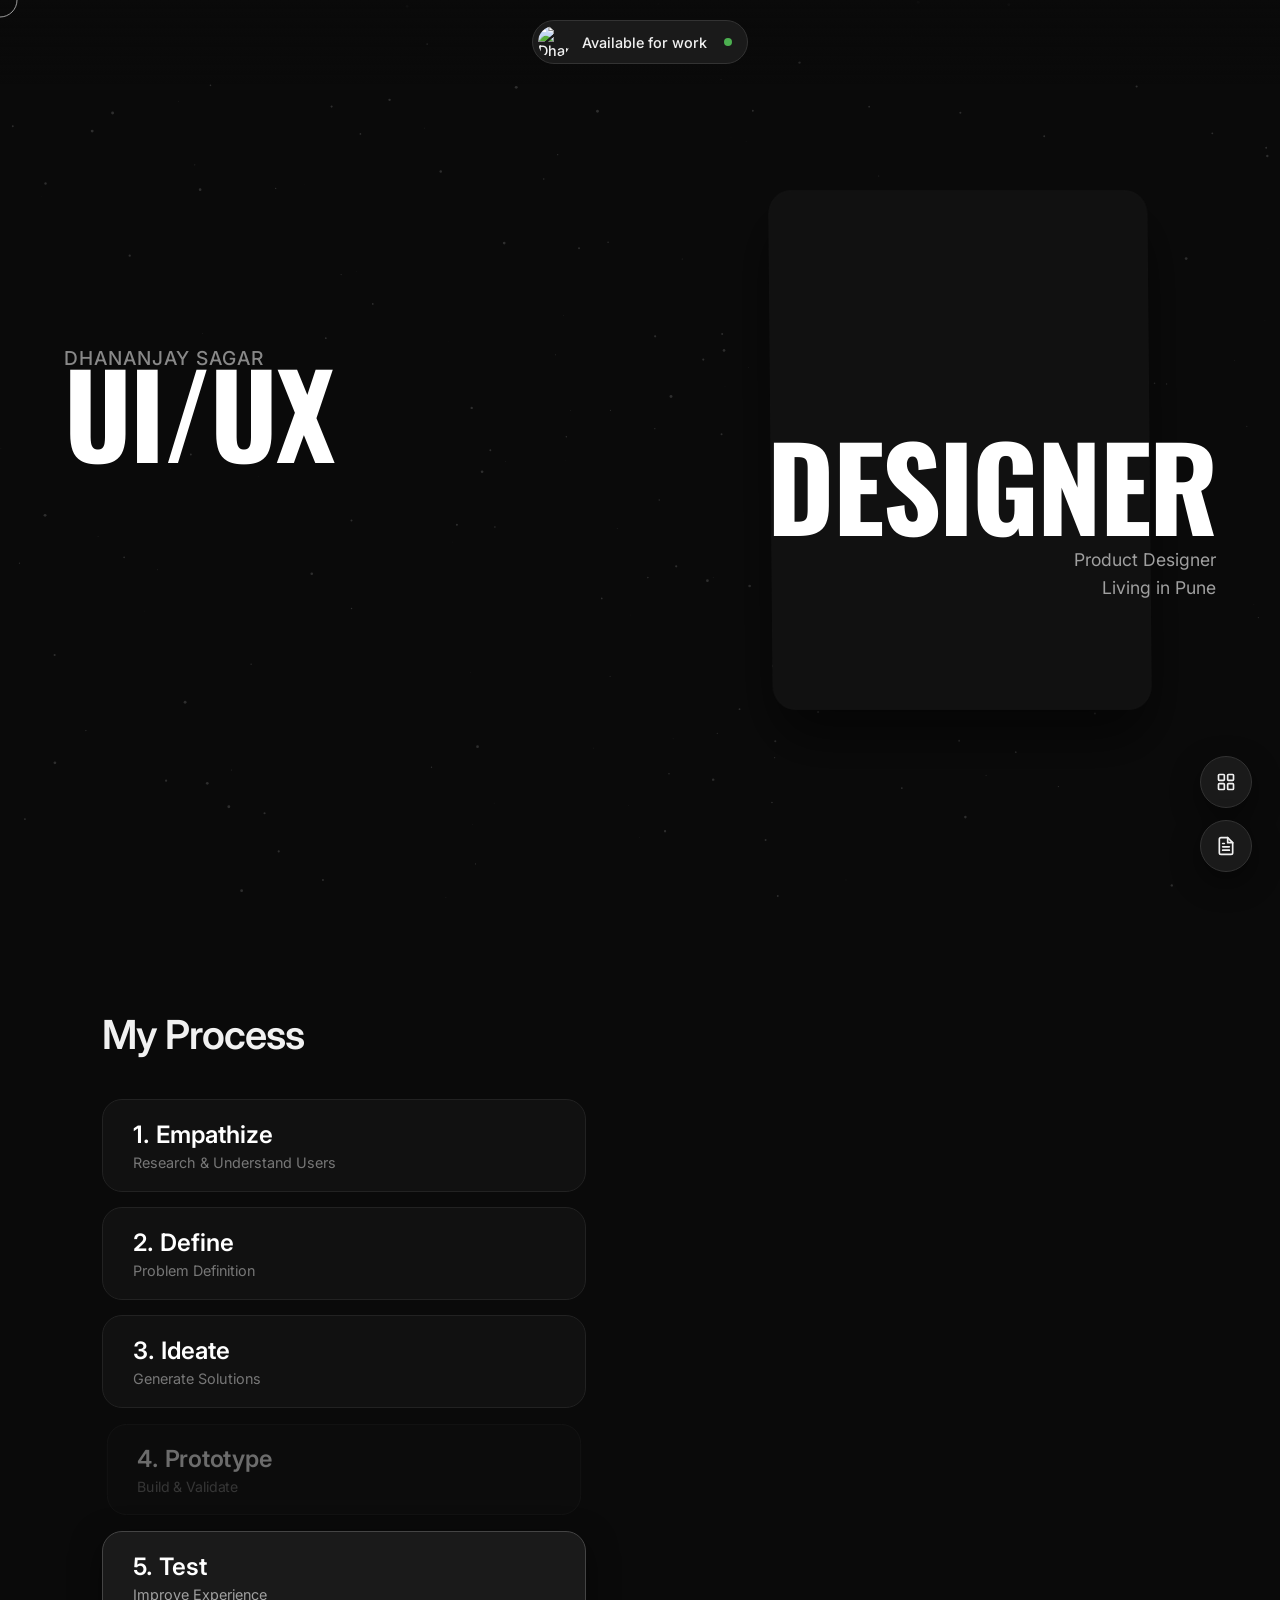
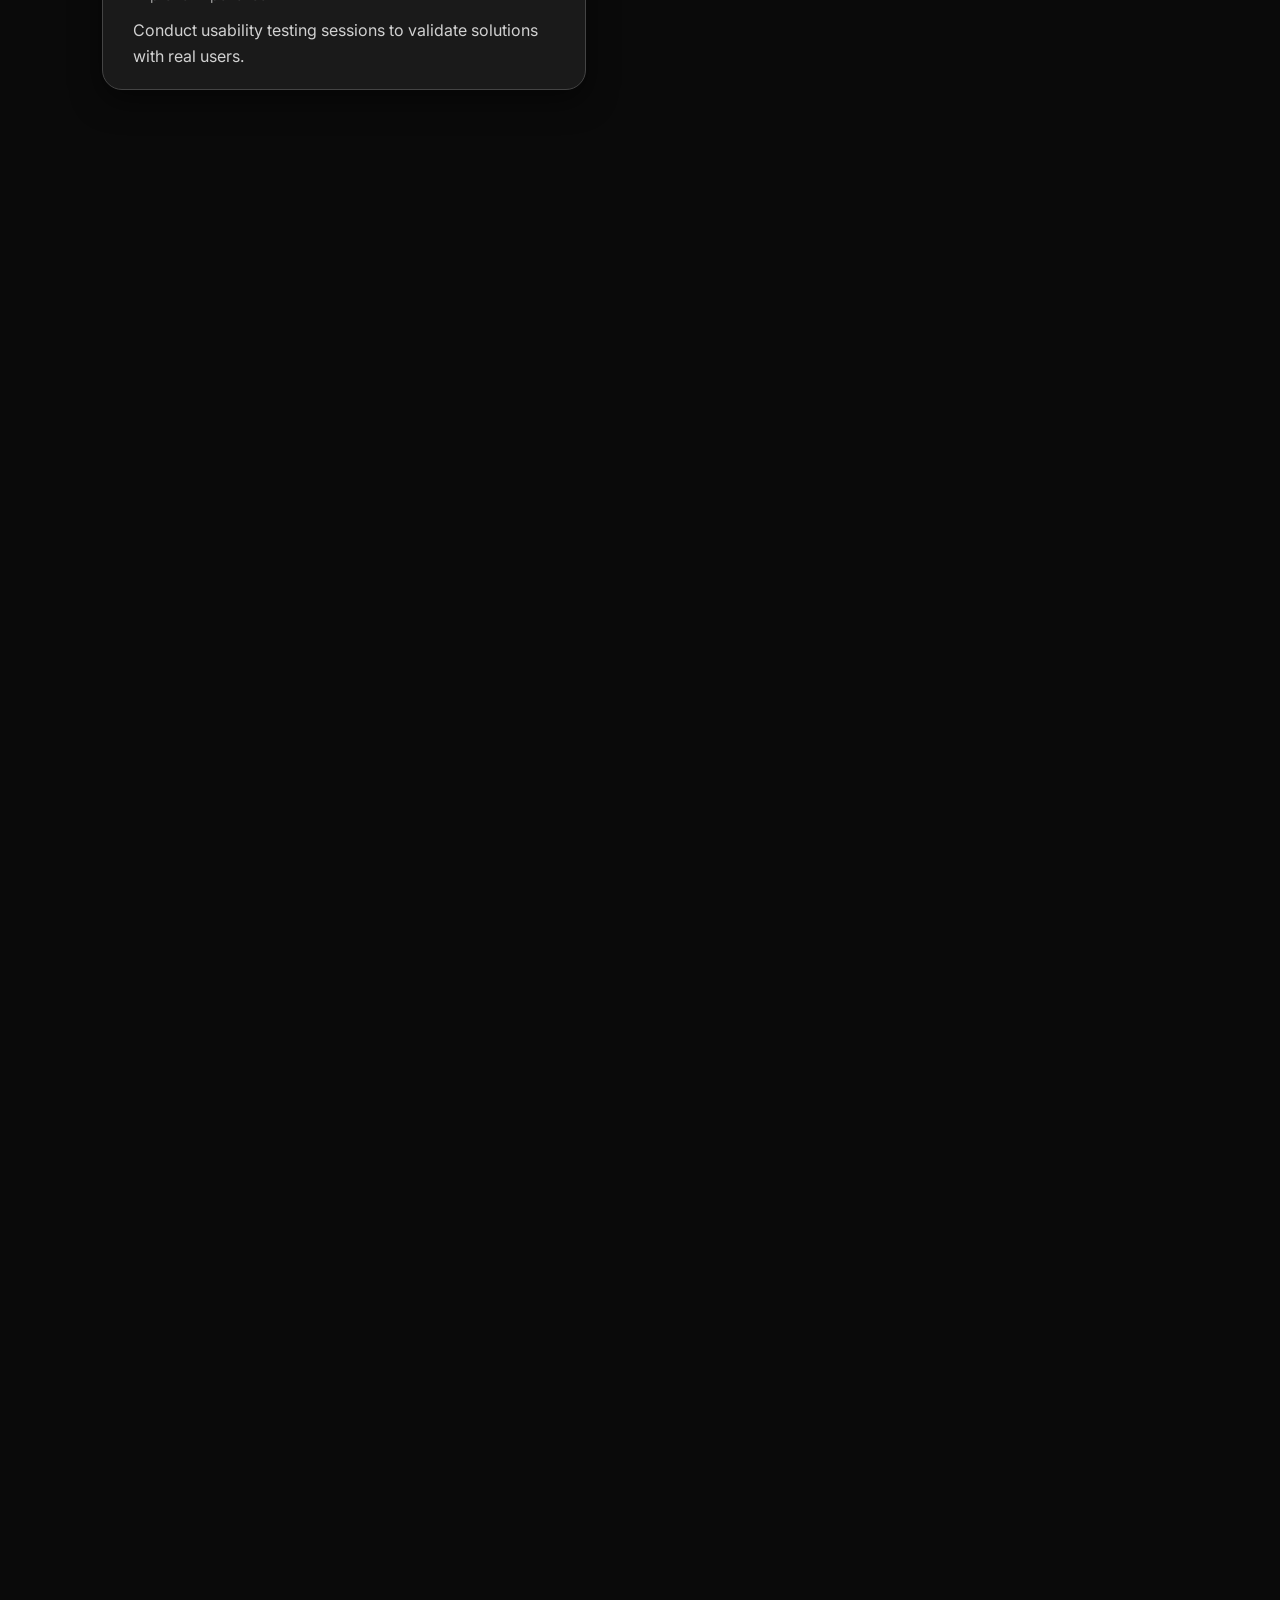
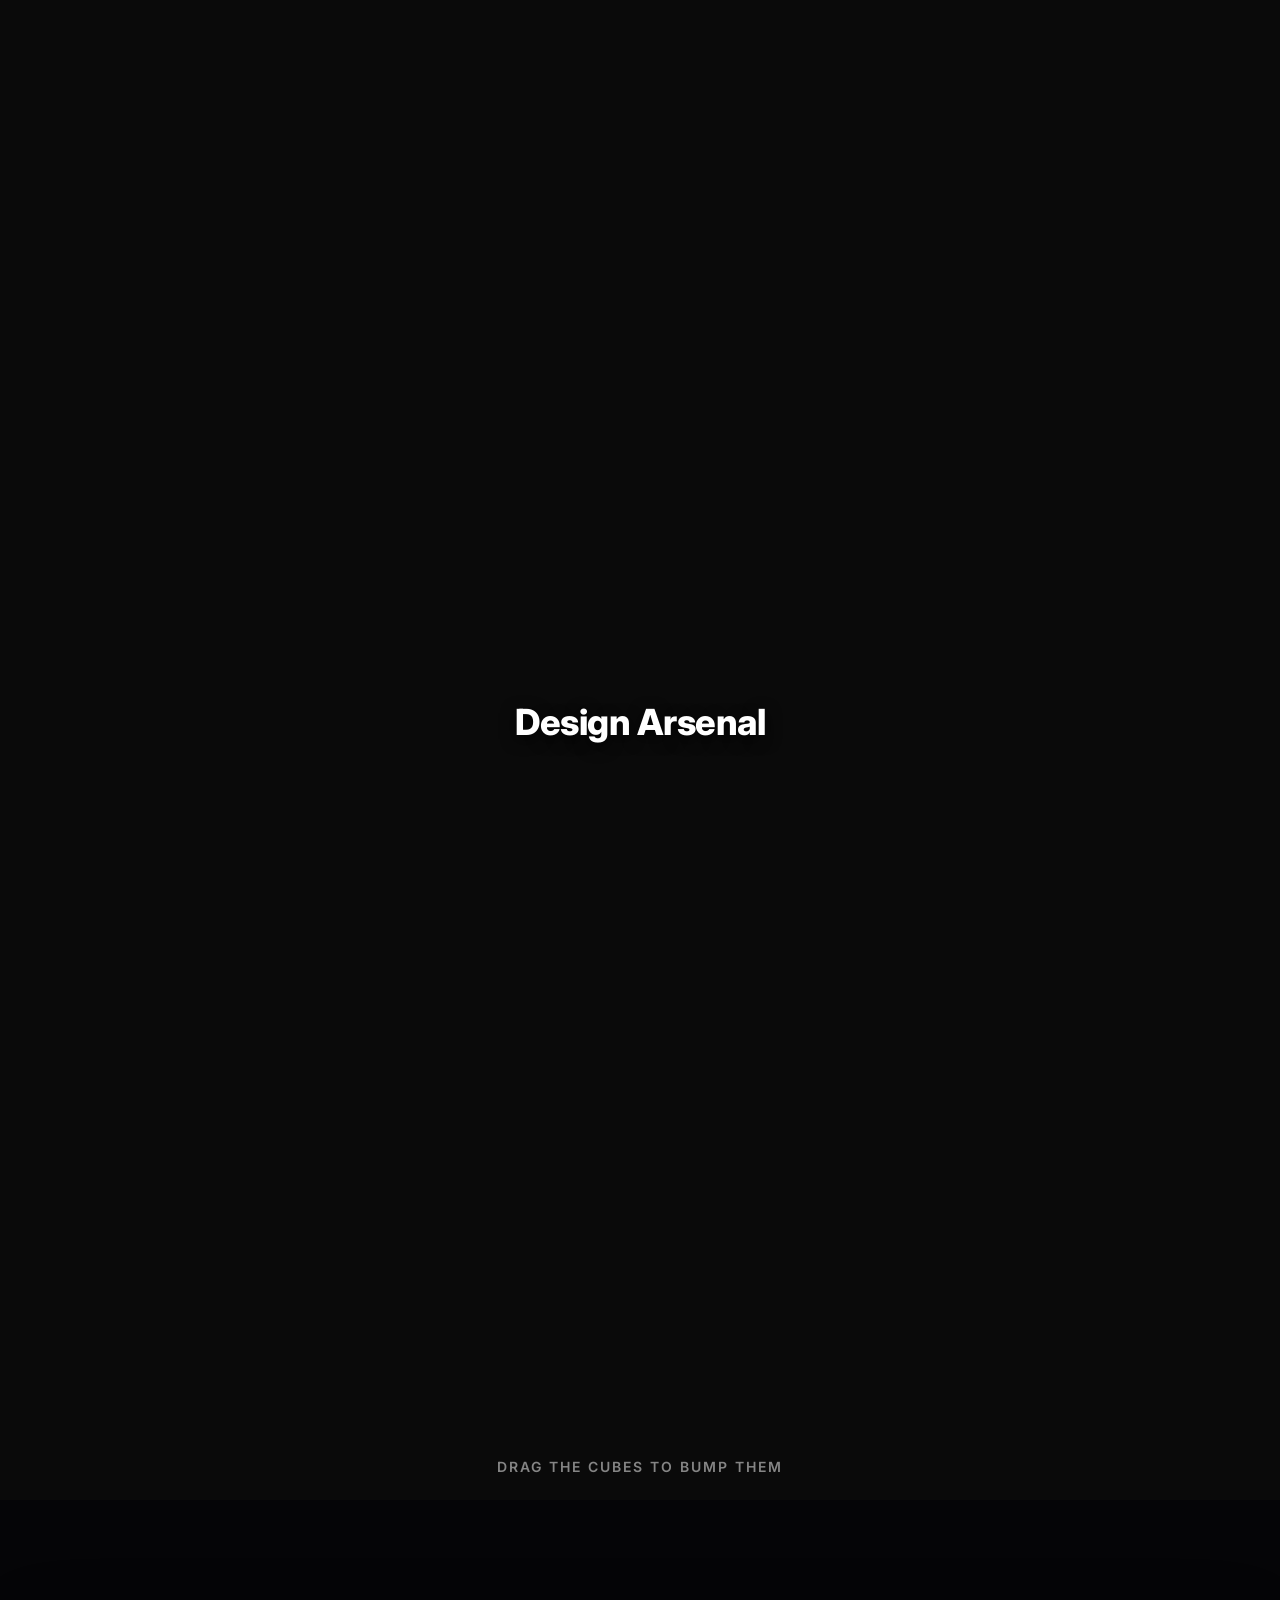
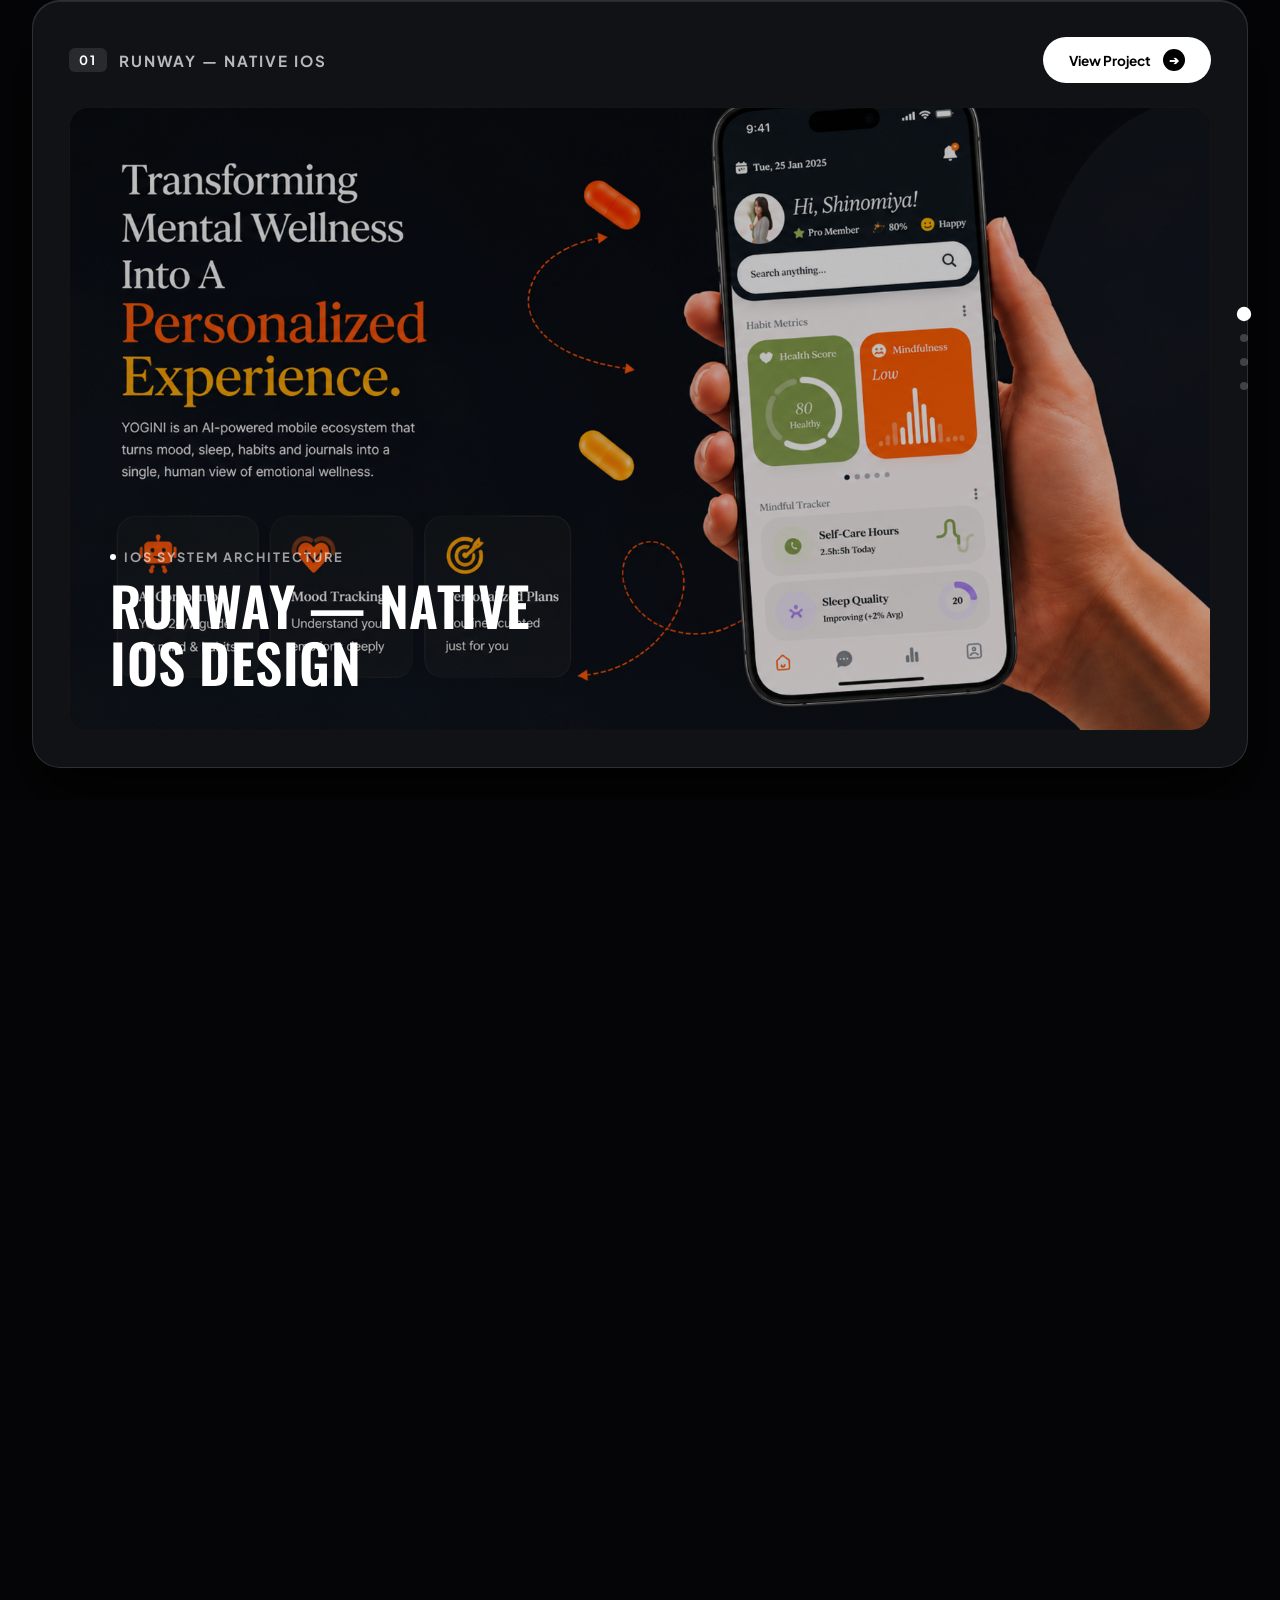
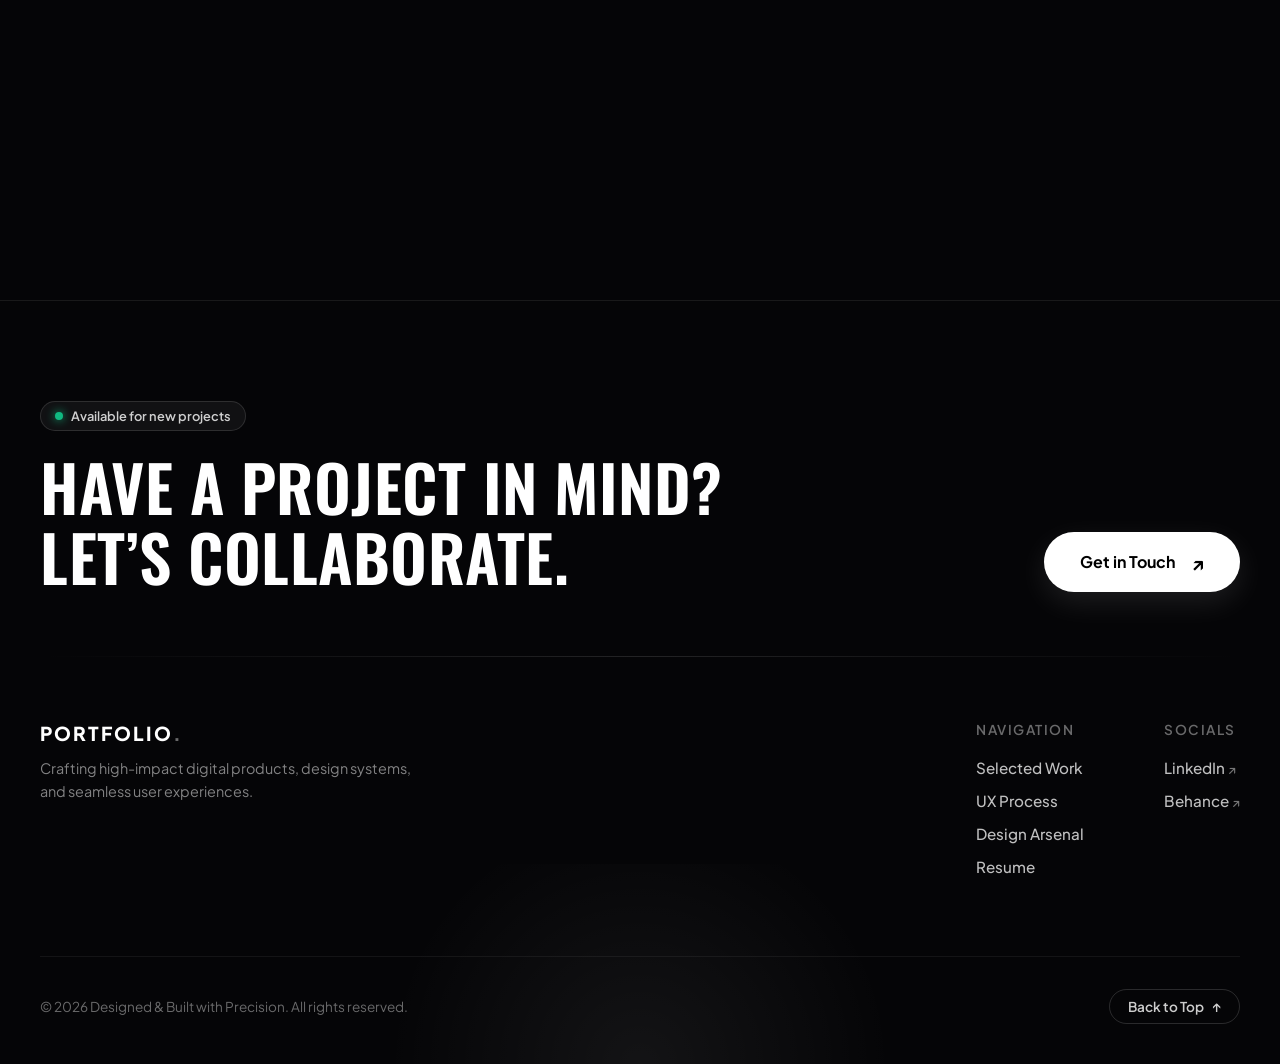
==== index.html @ 51a8f88c "feat: add footer component and optimize physics drop animation" ====
<!DOCTYPE html>
<html lang="en">
<head>
  <meta charset="UTF-8">
  <meta name="viewport" content="width=device-width, initial-scale=1.0">
  <title>Dhananjay Sagar - UI/UX Designer</title>

  <link rel="preconnect" href="https://fonts.googleapis.com">
  <link rel="preconnect" href="https://fonts.gstatic.com" crossorigin>
  <link href="https://fonts.googleapis.com/css2?family=Inter:wght@300;400;500;600;700&family=Oswald:wght@500;600;700&family=Plus+Jakarta+Sans:wght@300;400;500;600;700;800&display=swap" rel="stylesheet">
  <link rel="stylesheet" href="css/main.css">
</head>
<body>

  <!-- Cursor & particle canvases -->
  <div id="customCursor" class="custom-cursor" aria-hidden="true"></div>
  <canvas id="bgCanvas" class="bg-canvas" aria-hidden="true"></canvas>
  <canvas id="trailCanvas" class="trail-canvas" aria-hidden="true"></canvas>

  <!-- Navbar -->
  <nav class="site-nav" aria-label="Primary">
    <div class="nav-profile">
      <img src="https://images.unsplash.com/photo-1507003211169-0a1dd7228f2d?w=100&fit=crop" alt="Dhananjay">
      Available for work <span class="dot" aria-hidden="true"></span>
    </div>
  </nav>

  <!-- Corner actions -->
  <div class="corner-actions" aria-label="Quick links">
    <a href="#showcase" class="corner-btn" title="Projects" aria-label="Go to projects">
      <svg viewBox="0 0 24 24" width="20" height="20" fill="none" stroke="currentColor" stroke-width="2" stroke-linecap="round" stroke-linejoin="round" aria-hidden="true">
        <rect x="3" y="3" width="7" height="7" rx="1"></rect>
        <rect x="14" y="3" width="7" height="7" rx="1"></rect>
        <rect x="3" y="14" width="7" height="7" rx="1"></rect>
        <rect x="14" y="14" width="7" height="7" rx="1"></rect>
      </svg>
    </a>
    <a href="RESUMEFORPORTFOLIO.HTML" class="corner-btn" title="Resume" aria-label="Open resume" target="_blank" rel="noopener noreferrer">
      <svg viewBox="0 0 24 24" width="20" height="20" fill="none" stroke="currentColor" stroke-width="2" stroke-linecap="round" stroke-linejoin="round" aria-hidden="true">
        <path d="M14 2H6a2 2 0 0 0-2 2v16a2 2 0 0 0 2 2h12a2 2 0 0 0 2-2V8z"></path>
        <polyline points="14 2 14 8 20 8"></polyline>
        <line x1="8" y1="13" x2="16" y2="13"></line>
        <line x1="8" y1="17" x2="16" y2="17"></line>
        <line x1="8" y1="9" x2="10" y2="9"></line>
      </svg>
    </a>
  </div>

  <!-- Global 3D floating card (morphs into project card) -->
  <div class="sticky-visual-container" aria-hidden="true">
    <div class="card-wrapper" id="cardWrapper">
      <div class="card-3d" id="card3D">
        <div class="card-face card-front">
          <img id="faceA-img" src="" alt="">
          <div id="projectUI" class="project-ui">
            <div class="inner-shadow"></div>
            <div class="project-content">
              <h2 class="project-title">Evaluating Error &amp; Confirmation Models</h2>
              <p class="project-desc">
                A deep dive into analyzing user experience gaps to design highly effective,
                frictionless feedback loops for digital products.
              </p>
            </div>
          </div>
        </div>
        <div class="card-face card-back">
          <img id="faceB-img" src="" alt="">
        </div>
      </div>
    </div>
  </div>

  <!-- Page sections -->
  <main id="scrollTrack">

    <!-- 1. Hero -->
    <section class="hero-section" id="home" aria-label="Hero">
      <div class="hero-left">
        <p class="subtitle">Dhananjay Sagar</p>
        <h1 class="huge-text">UI/UX</h1>
      </div>
      <div class="hero-right">
        <h1 class="huge-text">Designer</h1>
        <p class="desc">Product Designer<br>Living in Pune</p>
      </div>
    </section>

    <!-- 2. Process -->
    <section class="process-scroll-container" id="process" aria-label="Design process">
      <div class="process-sticky">
        <div class="process-content-left">
          <h2 class="section-title">My Process</h2>

          <div class="process-list">
            <article class="process-item" data-step="0">
              <div class="process-header">
                <span class="process-title">1. Empathize</span>
                <span class="process-subtitle">Research &amp; Understand Users</span>
              </div>
              <div class="process-body">
                Conduct stakeholder interviews, user interviews, empathy mapping,
                surveys and contextual inquiry.
              </div>
            </article>

            <article class="process-item" data-step="1">
              <div class="process-header">
                <span class="process-title">2. Define</span>
                <span class="process-subtitle">Problem Definition</span>
              </div>
              <div class="process-body">
                Analyze user experience gaps and define clear user problems
                to guide product development.
              </div>
            </article>

            <article class="process-item" data-step="2">
              <div class="process-header">
                <span class="process-title">3. Ideate</span>
                <span class="process-subtitle">Generate Solutions</span>
              </div>
              <div class="process-body">
                Brainstorm effective solutions, including designing robust
                error and confirmation models.
              </div>
            </article>

            <article class="process-item" data-step="3">
              <div class="process-header">
                <span class="process-title">4. Prototype</span>
                <span class="process-subtitle">Build &amp; Validate</span>
              </div>
              <div class="process-body">
                Create low to high-fidelity wireframes and interactive prototypes.
              </div>
            </article>

            <article class="process-item" data-step="4">
              <div class="process-header">
                <span class="process-title">5. Test</span>
                <span class="process-subtitle">Improve Experience</span>
              </div>
              <div class="process-body">
                Conduct usability testing sessions to validate solutions with real users.
              </div>
            </article>
          </div>
        </div>
      </div>
    </section>

    <!-- 3. Design arsenal -->
    <section class="tools-section" id="tools" aria-label="Design tools">
      <div id="canvas-container">
        <div class="tools-header">Design Arsenal</div>
        <div class="tools-instruction">Drag the cubes to bump them</div>
      </div>
    </section>

    <!-- 4. Project showcase -->
    <section class="showcase-section" id="showcase" aria-label="Project showcase">
      <div class="showcase-sticky">
        <div class="section-indicator" id="showcase-indicator">
          <div class="showcase-dot active"></div>
          <div class="showcase-dot"></div>
          <div class="showcase-dot"></div>
          <div class="showcase-dot"></div>
        </div>

        <div class="showcase-wrapper" id="showcase-wrapper">
          <div class="project-stack" id="project-stack">

            <div class="project-frame active">
              <nav class="frame-navbar">
                <div class="brand-logo">
                  <span class="index">01</span> Runway — Native iOS
                </div>
                <button type="button" class="btn-project-action">
                  <span>View Project</span>
                  <span class="btn-icon">➔</span>
                </button>
              </nav>
              <div class="hero-banner">
                <div class="overlay-gradient"></div>
                <img src="assets/01.png" alt="Native iOS">
                <div class="showcase-project-details">
                  <div class="showcase-project-tag">iOS System Architecture</div>
                  <h2 class="hero-headline">Runway — Native<br>iOS Design</h2>
                </div>
              </div>
            </div>

            <div class="project-frame next-in-line">
              <nav class="frame-navbar">
                <div class="brand-logo">
                  <span class="index">02</span> Runway — Native Android
                </div>
                <button type="button" class="btn-project-action">
                  <span>View Project</span>
                  <span class="btn-icon">➔</span>
                </button>
              </nav>
              <div class="hero-banner">
                <div class="overlay-gradient"></div>
                <img src="https://images.unsplash.com/photo-1551288049-bebda4e38f71?auto=format&fit=crop&w=1600&q=80" alt="Native Android">
                <div class="showcase-project-details">
                  <div class="showcase-project-tag">Android UI Ecosystem</div>
                  <h2 class="hero-headline">Runway — Native<br>Android Design</h2>
                </div>
              </div>
            </div>

            <div class="project-frame next-in-line">
              <nav class="frame-navbar">
                <div class="brand-logo">
                  <span class="index">03</span> Runway — Fintech Case Study
                </div>
                <button type="button" class="btn-project-action">
                  <span>View Project</span>
                  <span class="btn-icon">➔</span>
                </button>
              </nav>
              <div class="hero-banner">
                <div class="overlay-gradient"></div>
                <img src="https://images.unsplash.com/photo-1507238691740-187a5b1d37b8?auto=format&fit=crop&w=1600&q=80" alt="Fintech Case Study">
                <div class="showcase-project-details">
                  <div class="showcase-project-tag">Case Study</div>
                  <h2 class="hero-headline">Turn Your Finances<br>Into Smarter Decisions</h2>
                </div>
              </div>
            </div>

            <div class="project-frame next-in-line">
              <nav class="frame-navbar">
                <div class="brand-logo">
                  <span class="index">04</span> Component System
                </div>
                <button type="button" class="btn-project-action">
                  <span>View Project</span>
                  <span class="btn-icon">➔</span>
                </button>
              </nav>
              <div class="hero-banner">
                <div class="overlay-gradient"></div>
                <img src="https://images.unsplash.com/photo-1581291518633-83b4ebd1d83e?auto=format&fit=crop&w=1600&q=80" alt="Design Infrastructure">
                <div class="showcase-project-details">
                  <div class="showcase-project-tag">Design Primitives</div>
                  <h2 class="hero-headline">Headless UI Design<br>System Library</h2>
                </div>
              </div>
            </div>

          </div>
        </div>
      </div>
    </section>

  </main>

  <!-- Footer -->
  <footer class="ux-footer">
    <div class="footer-glow" aria-hidden="true"></div>
    <div class="footer-container">

      <div class="footer-top">
        <div class="cta-text">
          <span class="status-badge">
            <span class="status-dot" aria-hidden="true"></span> Available for new projects
          </span>
          <h2 class="footer-heading">Have a project in mind?<br>Let&rsquo;s collaborate.</h2>
        </div>
        <a href="mailto:dhananjay.sagar@gmail.com" class="btn-footer-cta">
          <span>Get in Touch</span>
          <span class="cta-icon" aria-hidden="true">&#8599;</span>
        </a>
      </div>

      <div class="footer-divider" aria-hidden="true"></div>

      <div class="footer-middle">
        <div class="footer-brand">
          <div class="footer-logo">PORTFOLIO<span aria-hidden="true">.</span></div>
          <p class="brand-sub">
            Crafting high-impact digital products, design systems, and seamless user experiences.
          </p>
        </div>

        <nav class="footer-links-grid" aria-label="Footer">
          <div class="link-column">
            <h4>Navigation</h4>
            <a href="#showcase">Selected Work</a>
            <a href="#process">UX Process</a>
            <a href="#tools">Design Arsenal</a>
            <a href="RESUMEFORPORTFOLIO.HTML" target="_blank" rel="noopener noreferrer">Resume</a>
          </div>

          <div class="link-column">
            <h4>Socials</h4>
            <a href="https://linkedin.com/in/dhananjaysagar" target="_blank" rel="noopener noreferrer">
              LinkedIn <span class="link-arrow" aria-hidden="true">&#8599;</span>
            </a>
            <a href="https://behance.net/dhanajayrajput" target="_blank" rel="noopener noreferrer">
              Behance <span class="link-arrow" aria-hidden="true">&#8599;</span>
            </a>
          </div>
        </nav>
      </div>

      <div class="footer-bottom">
        <p class="copyright">&copy; 2026 Designed &amp; Built with Precision. All rights reserved.</p>
        <button type="button" class="btn-back-to-top" id="btn-back-to-top">
          <span>Back to Top</span>
          <span class="arrow" aria-hidden="true">&uarr;</span>
        </button>
      </div>

    </div>
  </footer>

  <!-- Full case study overlay -->
  <div class="case-study-page" id="case-study-page" aria-hidden="true">
    <header class="case-study-header">
      <button type="button" class="btn-floating-arrow" id="btn-back" title="Back to Showcase" aria-label="Back to showcase">←</button>
      <p class="case-study-heading" id="case-study-heading">Case Study</p>
    </header>
    <div class="case-study-scroll" id="case-study-scroll">
      <div class="case-study-content" id="case-study-content"></div>
    </div>
  </div>

  <script src="js/portfolio.js"></script>
  <script type="module" src="js/tools.js"></script>
  <script src="js/project-ui.js"></script>
</body>
</html>
---- css/main.css ----
/* =========================================
   RESET & BASE
   ========================================= */
* {
  margin: 0;
  padding: 0;
  box-sizing: border-box;
}

body,
a,
button {
  cursor: none !important;
}

body.coarse-pointer,
body.coarse-pointer a,
body.coarse-pointer button {
  cursor: auto !important;
}

body.coarse-pointer .custom-cursor {
  display: none !important;
}

body {
  font-family: "Inter", sans-serif;
  background-color: #0a0a0a;
  color: #f1f1f1;
  overflow-x: hidden;
}

html {
  scroll-behavior: smooth;
}

/* =========================================
   CUSTOM CURSOR
   ========================================= */
.custom-cursor {
  position: fixed;
  top: 0;
  left: 0;
  width: 35px;
  height: 35px;
  border: 1px solid rgba(255, 255, 255, 0.6);
  border-radius: 50%;
  transform: translate(-50%, -50%);
  pointer-events: none;
  z-index: 9999;
  transition: width 0.2s ease, height 0.2s ease, background-color 0.2s ease;
}

.custom-cursor.hover-state {
  width: 50px;
  height: 50px;
  background-color: rgba(255, 255, 255, 0.1);
}

/* =========================================
   CANVAS BACKGROUNDS
   ========================================= */
.bg-canvas,
.trail-canvas {
  position: fixed;
  top: 0;
  left: 0;
  width: 100vw;
  height: 100vh;
  pointer-events: none;
}

.bg-canvas {
  z-index: 0;
}

.trail-canvas {
  z-index: 1;
}

body.case-study-open .trail-canvas {
  z-index: 1500 !important;
  mix-blend-mode: normal;
}

/* =========================================
   NAVBAR
   ========================================= */
.site-nav {
  position: fixed;
  top: 0;
  width: 100%;
  display: flex;
  justify-content: center;
  align-items: center;
  padding: 20px 5%;
  z-index: 100;
  background: linear-gradient(to bottom, rgba(10, 10, 10, 0.9), transparent);
  pointer-events: none;
}

.nav-profile {
  display: flex;
  align-items: center;
  gap: 12px;
  font-size: 0.9rem;
  font-weight: 500;
  background: #1a1a1a;
  padding: 5px 15px 5px 5px;
  border-radius: 30px;
  border: 1px solid #333;
  pointer-events: auto;
}

.nav-profile img {
  width: 32px;
  height: 32px;
  border-radius: 50%;
  object-fit: cover;
}

.nav-profile .dot {
  width: 8px;
  height: 8px;
  background-color: #4caf50;
  border-radius: 50%;
  display: inline-block;
  margin-left: 5px;
}

/* =========================================
   CORNER ACTIONS
   ========================================= */
.corner-actions {
  position: fixed;
  right: 28px;
  bottom: 28px;
  z-index: 100;
  display: flex;
  flex-direction: column;
  gap: 12px;
}

.corner-btn {
  width: 52px;
  height: 52px;
  border-radius: 50%;
  display: flex;
  align-items: center;
  justify-content: center;
  background: #1a1a1a;
  border: 1px solid #333;
  color: #f1f1f1;
  text-decoration: none;
  box-shadow: 0 10px 30px rgba(0, 0, 0, 0.45);
  transition: transform 0.25s ease, background 0.25s ease, border-color 0.25s ease, color 0.25s ease;
}

.corner-btn:hover {
  transform: translateY(-3px) scale(1.05);
  background: #f1f1f1;
  color: #0a0a0a;
  border-color: #f1f1f1;
}

/* =========================================
   SCROLL TRACK
   ========================================= */
#scrollTrack {
  position: relative;
  width: 100%;
  z-index: 10;
}

/* =========================================
   1. HERO
   ========================================= */
.hero-section {
  height: 100vh;
  padding: 0 5%;
  display: flex;
  justify-content: space-between;
  align-items: center;
  position: relative;
  pointer-events: none;
}

.hero-left,
.hero-right {
  pointer-events: auto;
}

.hero-left {
  margin-top: -10vh;
}

.hero-right {
  text-align: right;
  margin-top: 15vh;
}

.huge-text {
  font-family: "Oswald", sans-serif;
  font-size: 9vw;
  line-height: 0.9;
  letter-spacing: -2px;
  margin: 0;
  text-transform: uppercase;
  color: #ffffff;
}

.subtitle {
  font-size: 1.2rem;
  font-weight: 500;
  color: #888;
  text-transform: uppercase;
  letter-spacing: 1px;
  margin-bottom: -10px;
}

.desc {
  font-size: 1.1rem;
  color: #a0a0a0;
  line-height: 1.6;
  max-width: 300px;
  margin-top: 10px;
  margin-left: auto;
}

/* =========================================
   2. PROCESS
   ========================================= */
.process-scroll-container {
  height: 500vh;
  position: relative;
}

.process-sticky {
  position: sticky;
  top: 0;
  height: 100vh;
  display: flex;
  align-items: center;
  padding: 0 8%;
  pointer-events: none;
}

.process-content-left {
  width: 45%;
  pointer-events: auto;
}

.section-title {
  font-size: 2.5rem;
  margin-bottom: 40px;
  font-weight: 600;
  letter-spacing: -1px;
}

.process-list {
  display: flex;
  flex-direction: column;
  gap: 15px;
}

.process-item {
  background: #111;
  border: 1px solid #222;
  border-radius: 20px;
  padding: 20px 30px;
  transition: all 0.4s cubic-bezier(0.4, 0, 0.2, 1);
  opacity: 0.4;
  transform: scale(0.98);
}

.process-item.active {
  background: #1a1a1a;
  border-color: #444;
  opacity: 1;
  transform: scale(1);
  box-shadow: 0 10px 30px rgba(0, 0, 0, 0.5);
}

.process-header {
  display: flex;
  flex-direction: column;
}

.process-title {
  font-size: 1.5rem;
  font-weight: 600;
  color: #fff;
  margin-bottom: 5px;
}

.process-subtitle {
  font-size: 0.9rem;
  color: #777;
  transition: color 0.3s;
}

.process-item.active .process-subtitle {
  color: #a0a0a0;
}

.process-body {
  max-height: 0;
  overflow: hidden;
  opacity: 0;
  transition: all 0.4s ease;
  font-size: 1rem;
  color: #d1d1d1;
  line-height: 1.6;
  margin-top: 0;
}

.process-item.active .process-body {
  max-height: 200px;
  opacity: 1;
  margin-top: 15px;
}

/* =========================================
   3. PROJECT CARD (floating visual only)
   ========================================= */
.sticky-visual-container {
  position: fixed;
  top: 0;
  left: 0;
  width: 100%;
  height: 100vh;
  z-index: 5;
  pointer-events: none;
  perspective: 1500px;
  transition: opacity 0.35s ease, visibility 0.35s ease;
}

.card-wrapper {
  position: absolute;
  top: 50%;
  left: 50%;
  transform: translate(-50%, -50%);
  width: 400px;
  height: 520px;
  will-change: transform, left, width, height;
}

.card-3d {
  width: 100%;
  height: 100%;
  position: relative;
  transform-style: preserve-3d;
  will-change: transform;
}

.card-face {
  position: absolute;
  width: 100%;
  height: 100%;
  backface-visibility: hidden;
  border-radius: 24px;
  overflow: hidden;
  box-shadow: 0 30px 60px rgba(0, 0, 0, 0.6);
  background: #111;
}

.card-face img {
  width: 100%;
  height: 100%;
  object-fit: cover;
  filter: brightness(0.7);
}

.card-back {
  transform: rotateY(180deg);
}

.project-ui {
  opacity: 0;
}

.inner-shadow {
  position: absolute;
  top: 0;
  left: 0;
  right: 0;
  bottom: 0;
  border-radius: 24px;
  box-shadow: inset 0 0 80px rgba(0, 0, 0, 0.9), inset 0 0 20px rgba(0, 0, 0, 0.6);
  pointer-events: none;
  transform: translateZ(1px);
}

.project-content {
  position: absolute;
  bottom: 0;
  left: 0;
  width: 100%;
  padding: 40px;
  box-sizing: border-box;
  display: flex;
  flex-direction: column;
  align-items: flex-start;
  transform: translateZ(80px);
  pointer-events: none;
}

.project-title {
  color: white;
  font-size: 2.2rem;
  font-weight: 700;
  margin: 0 0 10px 0;
  line-height: 1.2;
  text-shadow: 0 10px 20px rgba(0, 0, 0, 0.9);
}

.project-desc {
  color: rgba(255, 255, 255, 0.9);
  font-size: 1.1rem;
  margin: 0;
  max-width: 600px;
  line-height: 1.5;
  text-shadow: 0 4px 10px rgba(0, 0, 0, 0.8);
}

/* =========================================
   4. TOOLS / DESIGN ARSENAL
   ========================================= */
.tools-section {
  position: relative;
  z-index: 20;
  background-color: #050505;
  width: 100%;
  height: 100vh;
  height: 100dvh;
  max-height: 100vh;
  max-height: 100dvh;
  overflow: hidden;
}

#canvas-container {
  width: 100%;
  height: 100%;
  position: relative;
  background-color: #0a0a0a;
  overflow: hidden;
  touch-action: manipulation;
}

#canvas-container canvas {
  display: block;
  position: absolute;
  inset: 0;
  width: 100% !important;
  height: 100% !important;
  max-width: 100%;
  max-height: 100%;
  touch-action: manipulation;
}

.tools-header {
  position: absolute;
  top: 100px;
  width: 100%;
  text-align: center;
  color: #ffffff;
  font-size: 36px;
  font-weight: 800;
  letter-spacing: -0.5px;
  pointer-events: none;
  z-index: 10;
  text-shadow: 0 4px 15px rgba(0, 0, 0, 0.8);
}

.tools-instruction {
  position: absolute;
  bottom: 25px;
  width: 100%;
  text-align: center;
  color: rgba(255, 255, 255, 0.5);
  font-size: 14px;
  font-weight: 600;
  pointer-events: none;
  z-index: 10;
  text-transform: uppercase;
  letter-spacing: 2px;
}

/* =========================================
   5. PROJECT SHOWCASE (STACKED CARDS)
   ========================================= */
.showcase-section {
  position: relative;
  z-index: 20;
  width: 100%;
  height: 400vh;
  background-color: #050507;
}

.showcase-sticky {
  position: sticky;
  top: 0;
  height: 100vh;
  width: 100%;
  overflow: hidden;
  font-family: "Plus Jakarta Sans", sans-serif;
  color: #ffffff;
}

.showcase-wrapper {
  width: 100%;
  height: 100%;
  padding: 100px 32px 32px;
  display: flex;
  align-items: center;
  justify-content: center;
  position: relative;
  transition: opacity 0.5s ease, transform 0.5s ease;
}

.showcase-wrapper.hidden {
  opacity: 0;
  transform: scale(0.95);
  pointer-events: none;
}

.project-stack {
  position: relative;
  width: 100%;
  max-width: 1280px;
  height: 100%;
  perspective: 1000px;
}

.project-frame {
  position: absolute;
  top: 0;
  left: 0;
  width: 100%;
  height: 100%;
  background: #111216;
  border: 1px solid rgba(255, 255, 255, 0.12);
  border-radius: 28px;
  padding: 36px;
  display: flex;
  flex-direction: column;
  justify-content: space-between;
  color: #ffffff;
  box-shadow: 0 30px 60px rgba(0, 0, 0, 0.8), inset 0 1px 0 rgba(255, 255, 255, 0.1);
  transition: transform 0.8s cubic-bezier(0.16, 1, 0.3, 1), opacity 0.6s ease, filter 0.8s ease;
  transform-origin: center top;
  cursor: pointer;
  will-change: transform, opacity;
}

.project-frame.active {
  z-index: 10;
  transform: translateY(0) scale(1);
  opacity: 1;
  filter: blur(0px);
}

.project-frame.next-in-line {
  z-index: 20;
  transform: translateY(100vh) scale(1);
  opacity: 1;
}

.project-frame.stacked-1 {
  z-index: 9;
  transform: translateY(-24px) scale(0.96);
  opacity: 0.85;
  filter: blur(1px);
}

.project-frame.stacked-2 {
  z-index: 8;
  transform: translateY(-48px) scale(0.92);
  opacity: 0.5;
  filter: blur(2px);
}

.project-frame.stacked-hidden {
  z-index: 1;
  transform: translateY(-72px) scale(0.88);
  opacity: 0;
  pointer-events: none;
}

.frame-navbar {
  display: flex;
  align-items: center;
  justify-content: space-between;
  z-index: 2;
}

.brand-logo {
  font-size: 0.95rem;
  font-weight: 700;
  letter-spacing: 2px;
  text-transform: uppercase;
  color: rgba(255, 255, 255, 0.7);
  display: flex;
  align-items: center;
  gap: 12px;
}

.brand-logo .index {
  color: #ffffff;
  background: rgba(255, 255, 255, 0.1);
  padding: 4px 10px;
  border-radius: 6px;
  font-size: 0.8rem;
}

.btn-project-action {
  background-color: #ffffff;
  color: #000000;
  border: none;
  padding: 12px 26px;
  border-radius: 50px;
  font-size: 0.85rem;
  font-weight: 700;
  font-family: inherit;
  display: flex;
  align-items: center;
  gap: 12px;
  cursor: pointer;
  transition: all 0.3s cubic-bezier(0.16, 1, 0.3, 1);
}

.btn-project-action:hover {
  transform: translateY(-2px);
  background-color: #f0f0f0;
  box-shadow: 0 10px 20px rgba(255, 255, 255, 0.15);
}

.btn-icon {
  width: 22px;
  height: 22px;
  background: #000000;
  color: #ffffff;
  border-radius: 50%;
  display: flex;
  align-items: center;
  justify-content: center;
  font-size: 0.75rem;
  font-weight: 800;
}

.hero-banner {
  position: relative;
  width: 100%;
  flex: 1;
  margin-top: 24px;
  border-radius: 20px;
  overflow: hidden;
  background: #000000;
  border: 1px solid rgba(255, 255, 255, 0.08);
}

.hero-banner img {
  width: 100%;
  height: 100%;
  object-fit: cover;
  opacity: 0.75;
}

.overlay-gradient {
  position: absolute;
  top: 0;
  left: 0;
  width: 100%;
  height: 100%;
  background: linear-gradient(
    180deg,
    rgba(17, 18, 22, 0.2) 0%,
    rgba(17, 18, 22, 0.6) 60%,
    rgba(17, 18, 22, 0.95) 100%
  );
  pointer-events: none;
}

.showcase-project-details {
  position: absolute;
  bottom: 40px;
  left: 40px;
  z-index: 5;
  pointer-events: none;
}

.showcase-project-tag {
  font-size: 0.8rem;
  font-weight: 700;
  text-transform: uppercase;
  letter-spacing: 2px;
  color: rgba(255, 255, 255, 0.6);
  margin-bottom: 12px;
  display: flex;
  align-items: center;
  gap: 8px;
}

.showcase-project-tag::before {
  content: "";
  width: 6px;
  height: 6px;
  background: #ffffff;
  border-radius: 50%;
}

.hero-headline {
  font-family: "Oswald", sans-serif;
  font-size: clamp(2rem, 4.2vw, 4.2rem);
  font-weight: 600;
  line-height: 1.05;
  letter-spacing: 0.5px;
  text-transform: uppercase;
  color: #ffffff;
}

.section-indicator {
  position: absolute;
  right: 32px;
  top: 50%;
  transform: translateY(-50%);
  display: flex;
  flex-direction: column;
  gap: 16px;
  z-index: 50;
  transition: opacity 0.3s ease;
}

.section-indicator.hidden {
  opacity: 0;
  pointer-events: none;
}

.showcase-dot {
  width: 8px;
  height: 8px;
  border-radius: 50%;
  background: rgba(255, 255, 255, 0.2);
  transition: all 0.4s ease;
  cursor: pointer;
}

.showcase-dot.active {
  background: #ffffff;
  transform: scale(1.8);
}

.case-study-page {
  position: fixed;
  inset: 0;
  width: 100%;
  height: 100%;
  background-color: #050507;
  z-index: 1000;
  display: flex;
  flex-direction: column;
  opacity: 0;
  visibility: hidden;
  pointer-events: none;
  transition: opacity 0.4s ease, visibility 0.4s ease;
}

.case-study-page.active {
  opacity: 1;
  visibility: visible;
  pointer-events: auto;
}

body.case-study-open {
  overflow: hidden;
}

body.case-study-open .site-nav,
body.case-study-open .sticky-visual-container,
body.case-study-open .corner-actions {
  opacity: 0;
  pointer-events: none;
}

body.case-study-open .custom-cursor {
  opacity: 1;
  pointer-events: none;
  z-index: 2000;
}

.case-study-header {
  position: sticky;
  top: 0;
  z-index: 2;
  display: flex;
  align-items: center;
  gap: 16px;
  padding: 20px 32px;
  background: linear-gradient(to bottom, rgba(5, 5, 7, 0.95), rgba(5, 5, 7, 0.75), transparent);
}

.btn-floating-arrow {
  flex-shrink: 0;
  width: 52px;
  height: 52px;
  border-radius: 50%;
  background: rgba(17, 18, 22, 0.85);
  backdrop-filter: blur(12px);
  border: 1px solid rgba(255, 255, 255, 0.15);
  color: #ffffff;
  display: flex;
  align-items: center;
  justify-content: center;
  font-size: 1.2rem;
  cursor: pointer;
  transition: all 0.3s cubic-bezier(0.16, 1, 0.3, 1);
  box-shadow: 0 10px 30px rgba(0, 0, 0, 0.5);
}

.btn-floating-arrow:hover {
  background: #ffffff;
  color: #000000;
  transform: scale(1.08);
}

.case-study-heading {
  font-family: "Plus Jakarta Sans", sans-serif;
  font-size: 0.95rem;
  font-weight: 600;
  letter-spacing: 1px;
  text-transform: uppercase;
  color: rgba(255, 255, 255, 0.7);
}

.case-study-scroll {
  flex: 1;
  overflow-y: auto;
  overscroll-behavior: contain;
  -webkit-overflow-scrolling: touch;
}

.case-study-content {
  width: 100%;
  max-width: 1200px;
  margin: 0 auto;
  padding: 0 0 80px;
  display: flex;
  flex-direction: column;
}

.case-study-screen {
  width: 100%;
  margin: 0;
  padding: 0;
  display: block;
  line-height: 0;
}

.case-study-screen img {
  width: 100%;
  height: auto;
  display: block;
  margin: 0;
  padding: 0;
  border: none;
}

/* =========================================
   6. FOOTER
   ========================================= */
.ux-footer {
  position: relative;
  z-index: 20;
  background-color: #050507;
  color: #ffffff;
  padding: 100px 32px 40px;
  overflow: hidden;
  border-top: 1px solid rgba(255, 255, 255, 0.08);
  font-family: "Plus Jakarta Sans", sans-serif;
}

.footer-glow {
  position: absolute;
  bottom: -200px;
  left: 50%;
  transform: translateX(-50%);
  width: 600px;
  height: 400px;
  background: radial-gradient(circle, rgba(255, 255, 255, 0.06) 0%, rgba(0, 0, 0, 0) 70%);
  pointer-events: none;
  z-index: 0;
}

.footer-container {
  max-width: 1200px;
  margin: 0 auto;
  position: relative;
  z-index: 1;
}

.footer-top {
  display: flex;
  justify-content: space-between;
  align-items: flex-end;
  gap: 40px;
  margin-bottom: 64px;
  flex-wrap: wrap;
}

.status-badge {
  display: inline-flex;
  align-items: center;
  gap: 8px;
  background: rgba(255, 255, 255, 0.05);
  border: 1px solid rgba(255, 255, 255, 0.12);
  padding: 6px 14px;
  border-radius: 20px;
  font-size: 0.8rem;
  font-weight: 600;
  color: rgba(255, 255, 255, 0.8);
  margin-bottom: 20px;
}

.status-dot {
  width: 8px;
  height: 8px;
  background-color: #10b981;
  border-radius: 50%;
  box-shadow: 0 0 10px #10b981;
}

.footer-heading {
  font-family: "Oswald", sans-serif;
  font-size: clamp(2rem, 5vw, 4rem);
  line-height: 1.1;
  font-weight: 600;
  text-transform: uppercase;
  letter-spacing: 0.5px;
  color: #ffffff;
}

.btn-footer-cta {
  display: inline-flex;
  align-items: center;
  gap: 16px;
  background: #ffffff;
  color: #000000;
  padding: 18px 36px;
  border-radius: 100px;
  font-weight: 700;
  font-size: 1rem;
  text-decoration: none;
  transition: transform 0.4s cubic-bezier(0.16, 1, 0.3, 1), background 0.4s ease,
    box-shadow 0.4s ease;
  box-shadow: 0 10px 30px rgba(255, 255, 255, 0.1);
}

.btn-footer-cta:hover {
  transform: translateY(-4px) scale(1.02);
  background: #f0f0f0;
  box-shadow: 0 20px 40px rgba(255, 255, 255, 0.2);
}

.cta-icon {
  font-size: 1.2rem;
  transition: transform 0.3s ease;
}

.btn-footer-cta:hover .cta-icon {
  transform: translate(3px, -3px);
}

.footer-divider {
  width: 100%;
  height: 1px;
  background: linear-gradient(
    90deg,
    rgba(255, 255, 255, 0) 0%,
    rgba(255, 255, 255, 0.12) 50%,
    rgba(255, 255, 255, 0) 100%
  );
  margin-bottom: 64px;
}

.footer-middle {
  display: flex;
  justify-content: space-between;
  gap: 60px;
  margin-bottom: 80px;
  flex-wrap: wrap;
}

.footer-brand {
  max-width: 380px;
}

.footer-logo {
  font-size: 1.2rem;
  font-weight: 800;
  letter-spacing: 2px;
  color: #ffffff;
  margin-bottom: 12px;
}

.footer-logo span {
  color: rgba(255, 255, 255, 0.4);
}

.brand-sub {
  color: rgba(255, 255, 255, 0.5);
  font-size: 0.9rem;
  line-height: 1.6;
}

.footer-links-grid {
  display: flex;
  gap: 80px;
}

.link-column {
  display: flex;
  flex-direction: column;
  gap: 14px;
}

.link-column h4 {
  font-size: 0.85rem;
  font-weight: 600;
  text-transform: uppercase;
  letter-spacing: 1.5px;
  color: rgba(255, 255, 255, 0.4);
  margin-bottom: 6px;
}

.link-column a {
  color: rgba(255, 255, 255, 0.75);
  text-decoration: none;
  font-size: 0.95rem;
  font-weight: 500;
  transition: color 0.3s ease;
}

.link-column a:hover {
  color: #ffffff;
}

.link-arrow {
  font-size: 0.85em;
  opacity: 0.6;
}

.footer-bottom {
  display: flex;
  justify-content: space-between;
  align-items: center;
  border-top: 1px solid rgba(255, 255, 255, 0.06);
  padding-top: 32px;
  flex-wrap: wrap;
  gap: 20px;
}

.copyright {
  font-size: 0.85rem;
  color: rgba(255, 255, 255, 0.4);
}

.btn-back-to-top {
  background: transparent;
  border: 1px solid rgba(255, 255, 255, 0.15);
  color: rgba(255, 255, 255, 0.8);
  padding: 8px 18px;
  border-radius: 30px;
  font-size: 0.85rem;
  font-weight: 600;
  font-family: inherit;
  cursor: pointer;
  display: flex;
  align-items: center;
  gap: 8px;
  transition: background 0.3s ease, color 0.3s ease, border-color 0.3s ease,
    transform 0.3s cubic-bezier(0.16, 1, 0.3, 1), box-shadow 0.3s ease;
}

.btn-back-to-top .arrow {
  transition: transform 0.3s cubic-bezier(0.16, 1, 0.3, 1);
}

.btn-back-to-top:hover,
.btn-back-to-top:focus-visible {
  background: #ffffff;
  color: #0a0a0a;
  border-color: #ffffff;
  transform: translateY(-3px);
  box-shadow: 0 12px 28px rgba(255, 255, 255, 0.18);
  outline: none;
}

.btn-back-to-top:hover .arrow,
.btn-back-to-top:focus-visible .arrow {
  transform: translateY(-3px);
}

/* =========================================
   RESPONSIVE
   ========================================= */
@media (pointer: coarse), (hover: none) {
  body,
  a,
  button {
    cursor: auto !important;
  }

  .custom-cursor {
    display: none !important;
  }

  body.coarse-pointer,
  body.coarse-pointer a,
  body.coarse-pointer button {
    cursor: auto !important;
  }

  .btn-footer-cta:hover {
    transform: none;
    background: #ffffff;
    box-shadow: 0 10px 30px rgba(255, 255, 255, 0.1);
  }

  .btn-footer-cta:hover .cta-icon {
    transform: none;
  }

  .btn-back-to-top:hover {
    background: transparent;
    color: rgba(255, 255, 255, 0.8);
    border-color: rgba(255, 255, 255, 0.15);
    transform: none;
    box-shadow: none;
  }

  .btn-back-to-top:hover .arrow {
    transform: none;
  }
}

@media (max-width: 900px) {
  .hero-section {
    flex-direction: column;
    justify-content: center;
    gap: 1.5rem;
    text-align: center;
    padding: 80px 5% 40px;
  }

  .hero-left,
  .hero-right {
    margin-top: 0;
    text-align: center;
  }

  .subtitle {
    font-size: 1rem;
    margin-bottom: 4px;
  }

  .desc {
    margin-left: auto;
    margin-right: auto;
    font-size: 1rem;
  }

  .huge-text {
    font-size: 16vw;
    letter-spacing: -1px;
  }

  .process-content-left {
    width: 100%;
  }

  .process-sticky {
    padding: 80px 5% 40px;
    align-items: flex-start;
    overflow-y: auto;
    -webkit-overflow-scrolling: touch;
  }

  .section-title {
    font-size: 2rem;
    margin-bottom: 28px;
  }

  .process-item {
    padding: 16px 20px;
    border-radius: 16px;
  }

  .process-title {
    font-size: 1.25rem;
  }

  .card-wrapper {
    width: 240px;
    height: 312px;
  }

  .card-face {
    border-radius: 18px;
  }

  .tools-section {
    height: 100svh;
    max-height: 100svh;
  }

  .tools-header {
    font-size: 24px;
    top: max(64px, env(safe-area-inset-top, 0px) + 48px);
    padding: 0 16px;
  }

  .tools-instruction {
    font-size: 12px;
    letter-spacing: 1.5px;
    bottom: max(64px, env(safe-area-inset-bottom, 0px) + 56px);
    padding: 0 16px;
  }

  .project-title {
    font-size: 1.25rem;
  }

  .project-desc {
    font-size: 0.95rem;
  }

  .project-content {
    padding: 20px;
  }

  .showcase-wrapper {
    padding: 88px 16px 72px;
  }

  .project-frame {
    padding: 16px;
    border-radius: 20px;
  }

  .frame-navbar {
    flex-direction: column;
    align-items: flex-start;
    gap: 14px;
  }

  .brand-logo {
    font-size: 0.8rem;
    letter-spacing: 1.5px;
    flex-wrap: wrap;
  }

  .btn-project-action {
    padding: 10px 20px;
    font-size: 0.8rem;
  }

  .hero-banner {
    margin-top: 16px;
    border-radius: 14px;
  }

  .showcase-project-details {
    bottom: 16px;
    left: 16px;
    right: 16px;
  }

  .hero-headline {
    font-size: clamp(1.5rem, 6vw, 2.4rem);
  }

  .section-indicator {
    right: auto;
    left: 50%;
    top: auto;
    bottom: 28px;
    transform: translateX(-50%);
    flex-direction: row;
    gap: 12px;
  }

  .corner-actions {
    right: 16px;
    bottom: 16px;
  }

  .corner-btn {
    width: 48px;
    height: 48px;
  }

  .case-study-header {
    padding: 16px 20px;
  }

  .btn-floating-arrow {
    width: 44px;
    height: 44px;
    font-size: 1.1rem;
  }

  .case-study-heading {
    font-size: 0.85rem;
  }

  .ux-footer {
    padding: 72px 20px 32px;
  }

  .footer-top {
    flex-direction: column;
    align-items: flex-start;
    gap: 28px;
    margin-bottom: 44px;
  }

  .btn-footer-cta {
    width: 100%;
    justify-content: center;
    padding: 16px 28px;
  }

  .footer-divider {
    margin-bottom: 44px;
  }

  .footer-middle {
    flex-direction: column;
    gap: 40px;
    margin-bottom: 48px;
  }

  .footer-brand {
    max-width: none;
  }

  .footer-links-grid {
    gap: 40px;
  }

  .footer-bottom {
    padding-top: 24px;
  }
}

@media (max-width: 600px) {
  .nav-profile {
    gap: 8px;
    font-size: 0.8rem;
    padding: 4px 12px 4px 4px;
  }

  .nav-profile img {
    width: 28px;
    height: 28px;
  }

  .hero-section {
    gap: 1rem;
    padding: 72px 4% 32px;
  }

  .huge-text {
    font-size: 18vw;
  }

  .subtitle {
    font-size: 0.85rem;
  }

  .desc {
    font-size: 0.95rem;
    max-width: 260px;
  }

  .process-sticky {
    padding: 72px 4% 32px;
  }

  .section-title {
    font-size: 1.65rem;
    margin-bottom: 20px;
  }

  .process-item {
    padding: 14px 16px;
    border-radius: 14px;
  }

  .process-title {
    font-size: 1.1rem;
  }

  .process-subtitle {
    font-size: 0.8rem;
  }

  .process-body {
    font-size: 0.9rem;
  }

  .card-wrapper {
    width: 200px;
    height: 260px;
  }

  .tools-header {
    font-size: 20px;
    top: max(56px, env(safe-area-inset-top, 0px) + 40px);
  }

  .tools-instruction {
    bottom: max(56px, env(safe-area-inset-bottom, 0px) + 48px);
    font-size: 11px;
  }

  .showcase-wrapper {
    padding: 80px 12px 68px;
  }

  .project-frame {
    padding: 12px;
    border-radius: 16px;
  }

  .brand-logo {
    font-size: 0.7rem;
    gap: 8px;
  }

  .brand-logo .index {
    font-size: 0.7rem;
    padding: 3px 8px;
  }

  .btn-project-action {
    width: 100%;
    justify-content: center;
    padding: 10px 16px;
  }

  .showcase-project-details {
    bottom: 12px;
    left: 12px;
    right: 12px;
  }

  .showcase-project-tag {
    font-size: 0.7rem;
    margin-bottom: 8px;
  }

  .hero-headline {
    font-size: clamp(1.25rem, 7vw, 1.85rem);
  }

  .section-indicator {
    bottom: 20px;
    gap: 10px;
  }

  .showcase-dot {
    width: 7px;
    height: 7px;
  }

  .corner-actions {
    right: 12px;
    bottom: 12px;
    gap: 10px;
  }

  .corner-btn {
    width: 44px;
    height: 44px;
  }

  .case-study-header {
    padding: 12px 16px;
    gap: 12px;
  }

  .btn-floating-arrow {
    width: 40px;
    height: 40px;
  }

  .ux-footer {
    padding: 60px 16px 28px;
  }

  .footer-heading {
    font-size: clamp(1.75rem, 8vw, 2.25rem);
  }

  .status-badge {
    font-size: 0.75rem;
    margin-bottom: 16px;
  }

  .footer-links-grid {
    gap: 28px;
  }

  .link-column {
    gap: 12px;
  }

  .footer-middle {
    gap: 32px;
    margin-bottom: 36px;
  }

  .footer-bottom {
    flex-direction: column;
    align-items: flex-start;
    gap: 16px;
  }

  .copyright {
    font-size: 0.78rem;
  }

  .btn-back-to-top {
    width: 100%;
    justify-content: center;
  }
}
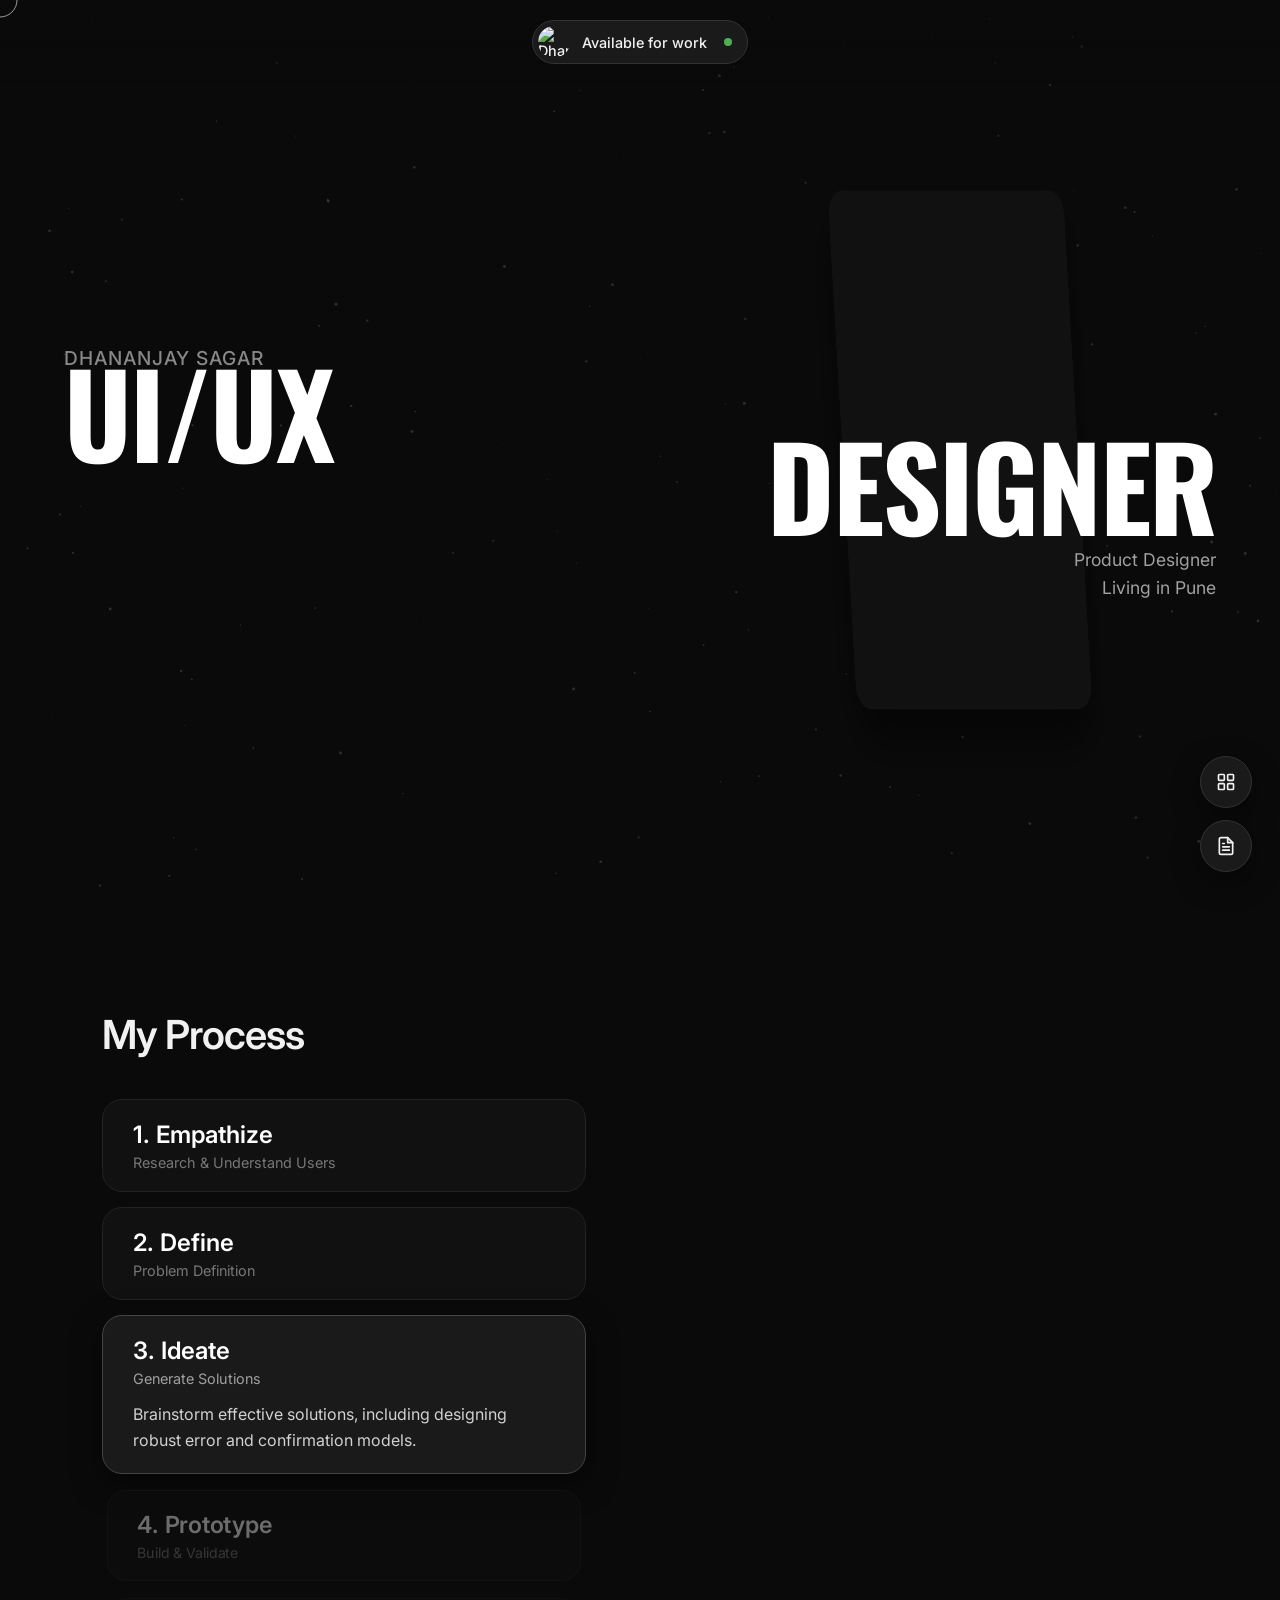
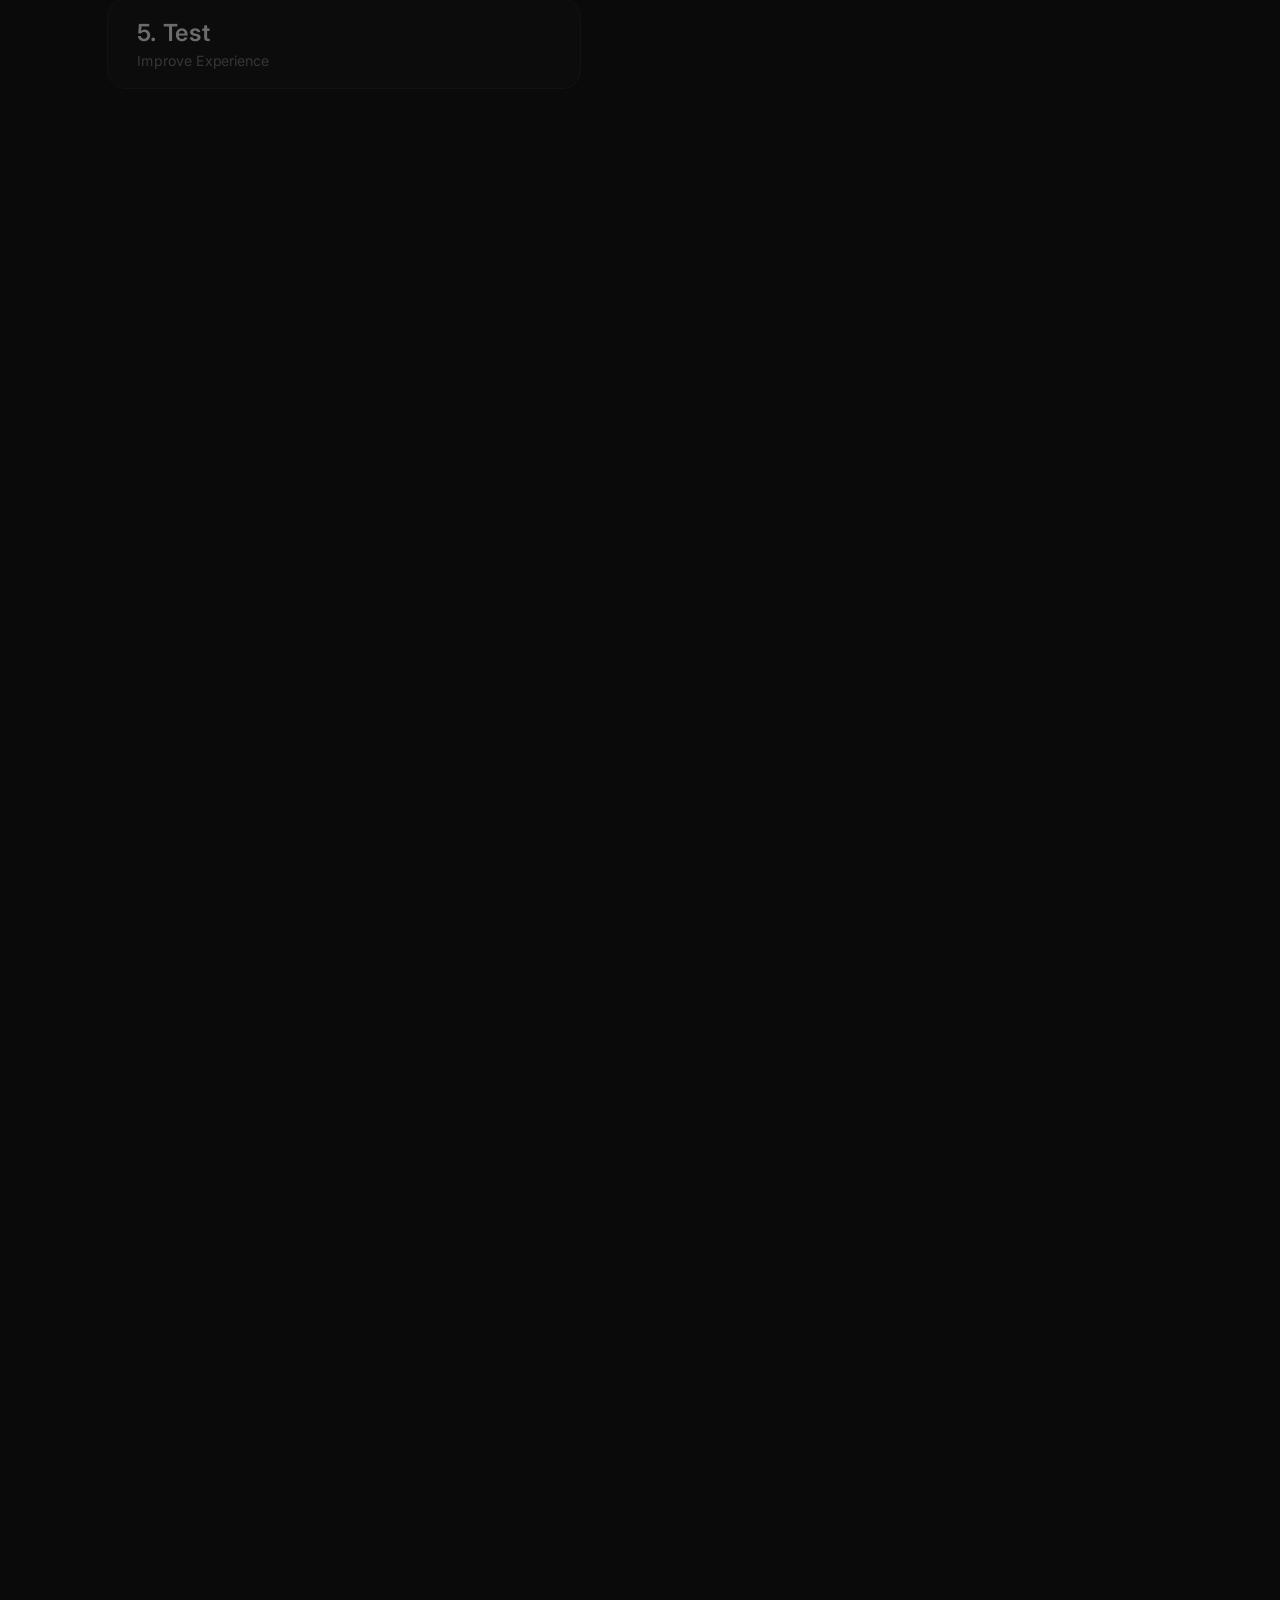
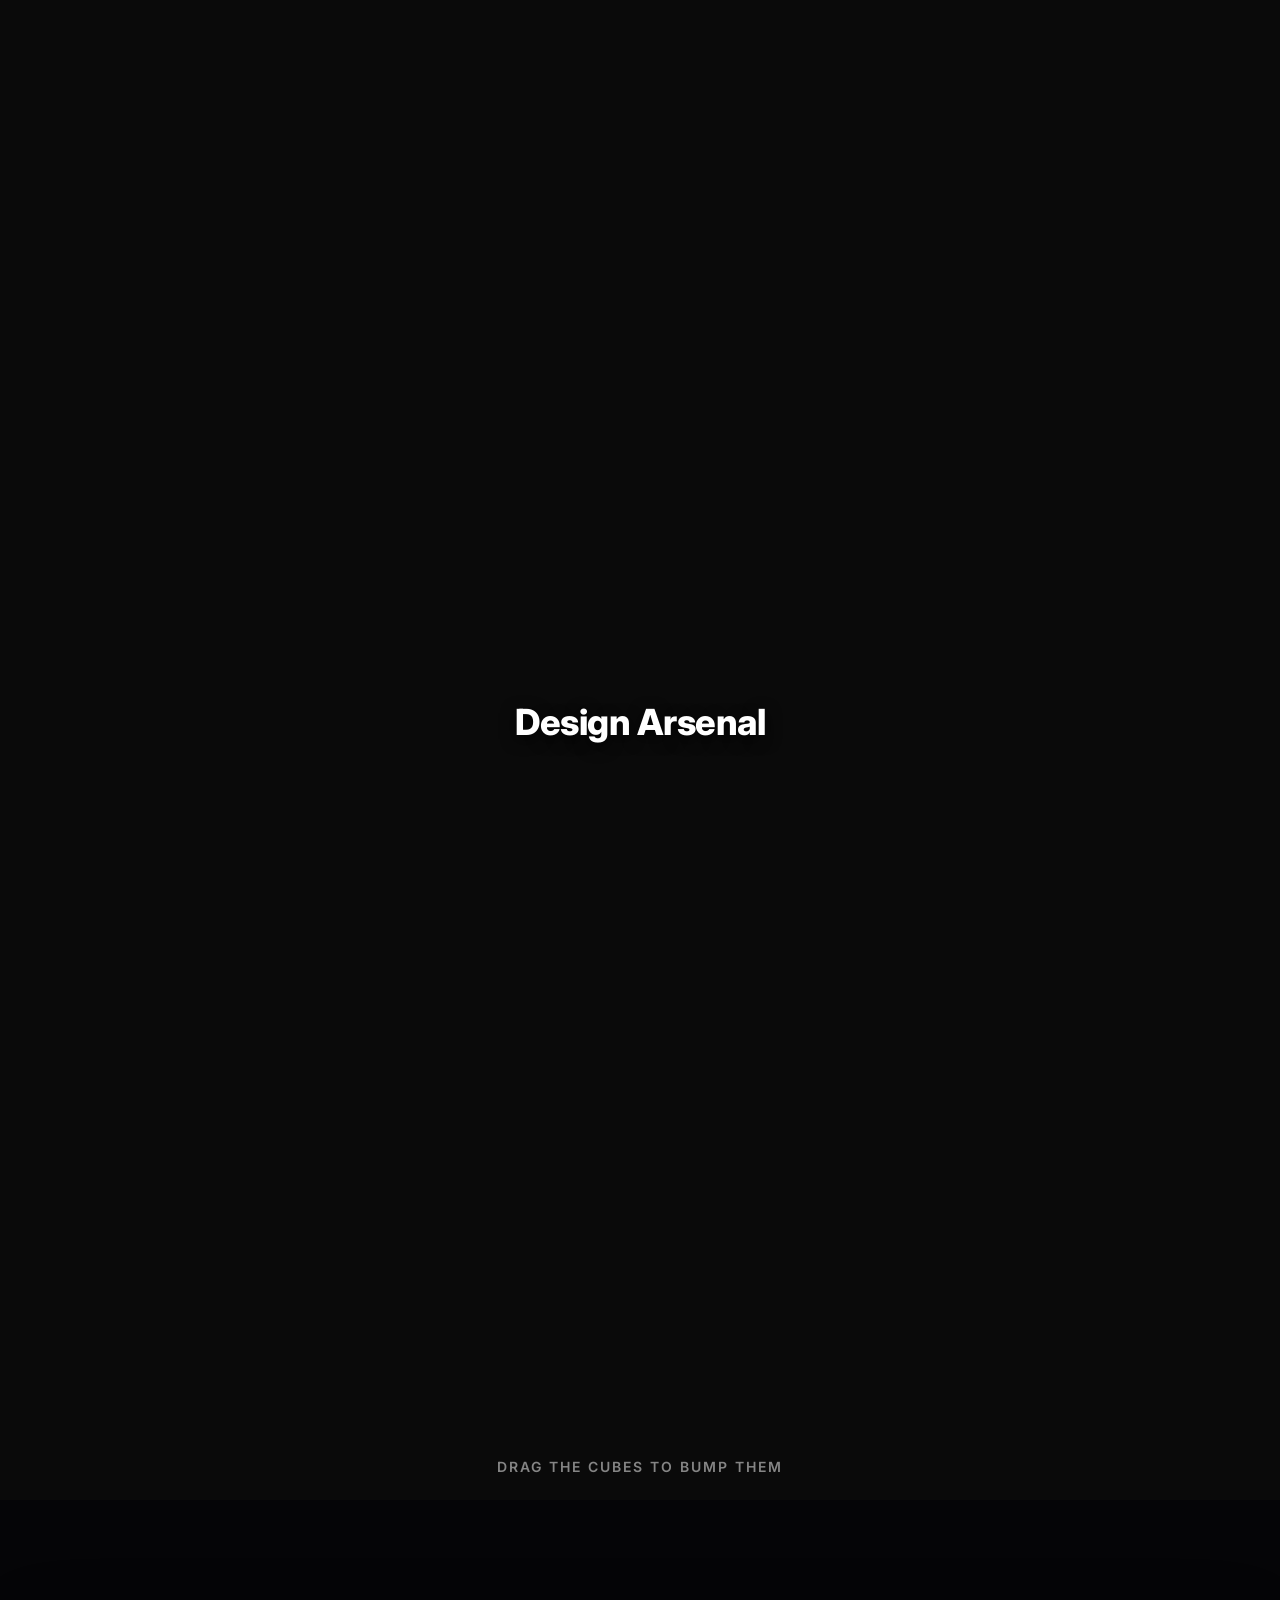
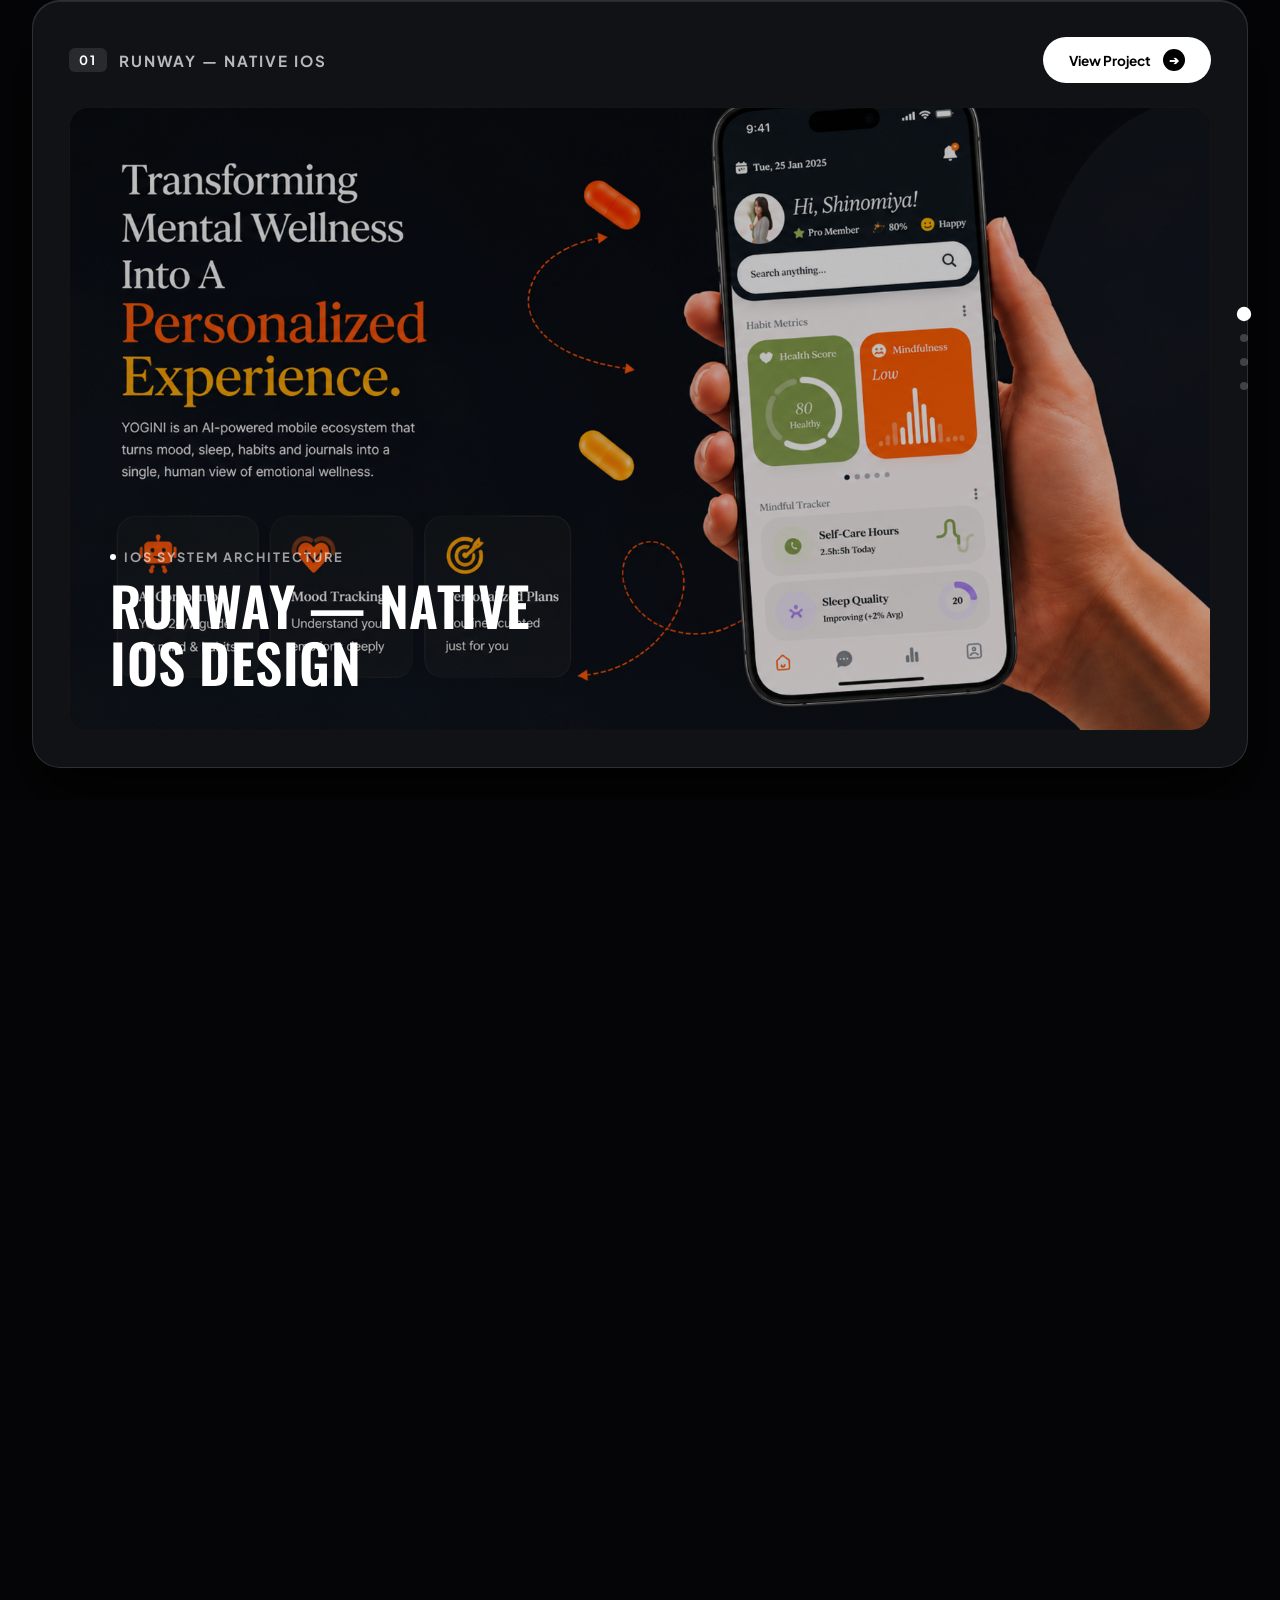
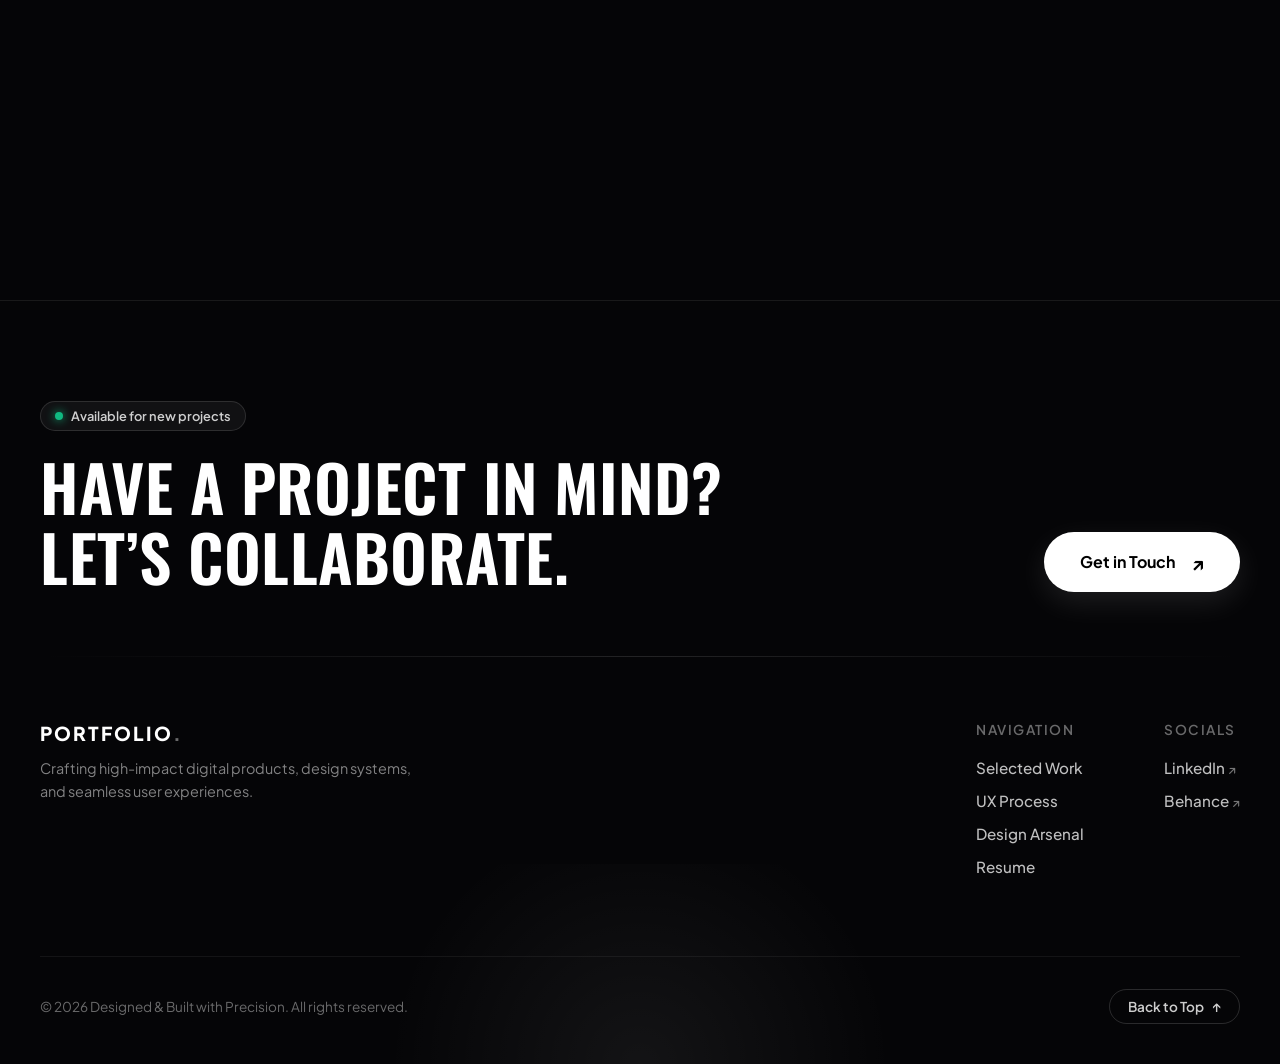
==== commit 1e41de91: "Merge remote-tracking branch 'origin/dev' into dev and resolve merge conflicts" ====
--- a/index.html
+++ b/index.html
@@ -1,335 +1,434 @@
-<!DOCTYPE html>
+<!doctype html>
 <html lang="en">
-<head>
-  <meta charset="UTF-8">
-  <meta name="viewport" content="width=device-width, initial-scale=1.0">
-  <title>Dhananjay Sagar - UI/UX Designer</title>
-
-  <link rel="preconnect" href="https://fonts.googleapis.com">
-  <link rel="preconnect" href="https://fonts.gstatic.com" crossorigin>
-  <link href="https://fonts.googleapis.com/css2?family=Inter:wght@300;400;500;600;700&family=Oswald:wght@500;600;700&family=Plus+Jakarta+Sans:wght@300;400;500;600;700;800&display=swap" rel="stylesheet">
-  <link rel="stylesheet" href="css/main.css">
-</head>
-<body>
-
-  <!-- Cursor & particle canvases -->
-  <div id="customCursor" class="custom-cursor" aria-hidden="true"></div>
-  <canvas id="bgCanvas" class="bg-canvas" aria-hidden="true"></canvas>
-  <canvas id="trailCanvas" class="trail-canvas" aria-hidden="true"></canvas>
-
-  <!-- Navbar -->
-  <nav class="site-nav" aria-label="Primary">
-    <div class="nav-profile">
-      <img src="https://images.unsplash.com/photo-1507003211169-0a1dd7228f2d?w=100&fit=crop" alt="Dhananjay">
-      Available for work <span class="dot" aria-hidden="true"></span>
+  <head>
+    <meta charset="UTF-8" />
+    <meta name="viewport" content="width=device-width, initial-scale=1.0" />
+    <title>Dhananjay Sagar - UI/UX Designer</title>
+
+    <link rel="preconnect" href="https://fonts.googleapis.com" />
+    <link rel="preconnect" href="https://fonts.gstatic.com" crossorigin />
+    <link
+      href="https://fonts.googleapis.com/css2?family=Inter:wght@300;400;500;600;700&family=Oswald:wght@500;600;700&family=Plus+Jakarta+Sans:wght@300;400;500;600;700;800&display=swap"
+      rel="stylesheet"
+    />
+    <link rel="stylesheet" href="css/main.css" />
+  </head>
+  <body>
+    <!-- Cursor & particle canvases -->
+    <div id="customCursor" class="custom-cursor" aria-hidden="true"></div>
+    <canvas id="bgCanvas" class="bg-canvas" aria-hidden="true"></canvas>
+    <canvas id="trailCanvas" class="trail-canvas" aria-hidden="true"></canvas>
+
+    <!-- Navbar -->
+    <nav class="site-nav" aria-label="Primary">
+      <div class="nav-profile">
+        <img
+          src="https://images.unsplash.com/photo-1507003211169-0a1dd7228f2d?w=100&fit=crop"
+          alt="Dhananjay"
+        />
+        Available for work <span class="dot" aria-hidden="true"></span>
+      </div>
+    </nav>
+
+    <!-- Corner actions -->
+    <div class="corner-actions" aria-label="Quick links">
+      <a
+        href="#showcase"
+        class="corner-btn"
+        title="Projects"
+        aria-label="Go to projects"
+      >
+        <svg
+          viewBox="0 0 24 24"
+          width="20"
+          height="20"
+          fill="none"
+          stroke="currentColor"
+          stroke-width="2"
+          stroke-linecap="round"
+          stroke-linejoin="round"
+          aria-hidden="true"
+        >
+          <rect x="3" y="3" width="7" height="7" rx="1"></rect>
+          <rect x="14" y="3" width="7" height="7" rx="1"></rect>
+          <rect x="3" y="14" width="7" height="7" rx="1"></rect>
+          <rect x="14" y="14" width="7" height="7" rx="1"></rect>
+        </svg>
+      </a>
+      <a
+        href="RESUMEFORPORTFOLIO.HTML"
+        class="corner-btn"
+        title="Resume"
+        aria-label="Open resume"
+        target="_blank"
+        rel="noopener noreferrer"
+      >
+        <svg
+          viewBox="0 0 24 24"
+          width="20"
+          height="20"
+          fill="none"
+          stroke="currentColor"
+          stroke-width="2"
+          stroke-linecap="round"
+          stroke-linejoin="round"
+          aria-hidden="true"
+        >
+          <path
+            d="M14 2H6a2 2 0 0 0-2 2v16a2 2 0 0 0 2 2h12a2 2 0 0 0 2-2V8z"
+          ></path>
+          <polyline points="14 2 14 8 20 8"></polyline>
+          <line x1="8" y1="13" x2="16" y2="13"></line>
+          <line x1="8" y1="17" x2="16" y2="17"></line>
+          <line x1="8" y1="9" x2="10" y2="9"></line>
+        </svg>
+      </a>
     </div>
-  </nav>
-
-  <!-- Corner actions -->
-  <div class="corner-actions" aria-label="Quick links">
-    <a href="#showcase" class="corner-btn" title="Projects" aria-label="Go to projects">
-      <svg viewBox="0 0 24 24" width="20" height="20" fill="none" stroke="currentColor" stroke-width="2" stroke-linecap="round" stroke-linejoin="round" aria-hidden="true">
-        <rect x="3" y="3" width="7" height="7" rx="1"></rect>
-        <rect x="14" y="3" width="7" height="7" rx="1"></rect>
-        <rect x="3" y="14" width="7" height="7" rx="1"></rect>
-        <rect x="14" y="14" width="7" height="7" rx="1"></rect>
-      </svg>
-    </a>
-    <a href="RESUMEFORPORTFOLIO.HTML" class="corner-btn" title="Resume" aria-label="Open resume" target="_blank" rel="noopener noreferrer">
-      <svg viewBox="0 0 24 24" width="20" height="20" fill="none" stroke="currentColor" stroke-width="2" stroke-linecap="round" stroke-linejoin="round" aria-hidden="true">
-        <path d="M14 2H6a2 2 0 0 0-2 2v16a2 2 0 0 0 2 2h12a2 2 0 0 0 2-2V8z"></path>
-        <polyline points="14 2 14 8 20 8"></polyline>
-        <line x1="8" y1="13" x2="16" y2="13"></line>
-        <line x1="8" y1="17" x2="16" y2="17"></line>
-        <line x1="8" y1="9" x2="10" y2="9"></line>
-      </svg>
-    </a>
-  </div>
-
-  <!-- Global 3D floating card (morphs into project card) -->
-  <div class="sticky-visual-container" aria-hidden="true">
-    <div class="card-wrapper" id="cardWrapper">
-      <div class="card-3d" id="card3D">
-        <div class="card-face card-front">
-          <img id="faceA-img" src="" alt="">
-          <div id="projectUI" class="project-ui">
-            <div class="inner-shadow"></div>
-            <div class="project-content">
-              <h2 class="project-title">Evaluating Error &amp; Confirmation Models</h2>
-              <p class="project-desc">
-                A deep dive into analyzing user experience gaps to design highly effective,
-                frictionless feedback loops for digital products.
-              </p>
-            </div>
-          </div>
-        </div>
-        <div class="card-face card-back">
-          <img id="faceB-img" src="" alt="">
+
+    <!-- Global 3D floating card (morphs into project card) -->
+    <div class="sticky-visual-container" aria-hidden="true">
+      <div class="card-wrapper" id="cardWrapper">
+        <div class="card-3d" id="card3D">
+          <div class="card-face card-front">
+            <img id="faceA-img" src="" alt="" />
+            <div id="projectUI" class="project-ui">
+              <div class="inner-shadow"></div>
+              <div class="project-content">
+                <h2 class="project-title">
+                  Evaluating Error &amp; Confirmation Models
+                </h2>
+                <p class="project-desc">
+                  A deep dive into analyzing user experience gaps to design
+                  highly effective, frictionless feedback loops for digital
+                  products.
+                </p>
+              </div>
+            </div>
+          </div>
+          <div class="card-face card-back">
+            <img id="faceB-img" src="" alt="" />
+          </div>
         </div>
       </div>
     </div>
-  </div>
-
-  <!-- Page sections -->
-  <main id="scrollTrack">
-
-    <!-- 1. Hero -->
-    <section class="hero-section" id="home" aria-label="Hero">
-      <div class="hero-left">
-        <p class="subtitle">Dhananjay Sagar</p>
-        <h1 class="huge-text">UI/UX</h1>
+
+    <!-- Page sections -->
+    <main id="scrollTrack">
+      <!-- 1. Hero -->
+      <section class="hero-section" id="home" aria-label="Hero">
+        <div class="hero-left">
+          <p class="subtitle">Dhananjay Sagar</p>
+          <h1 class="huge-text">UI/UX</h1>
+        </div>
+        <div class="hero-right">
+          <h1 class="huge-text">Designer</h1>
+          <p class="desc">Product Designer<br />Living in Pune</p>
+        </div>
+      </section>
+
+      <!-- 2. Process -->
+      <section
+        class="process-scroll-container"
+        id="process"
+        aria-label="Design process"
+      >
+        <div class="process-sticky">
+          <div class="process-content-left">
+            <h2 class="section-title">My Process</h2>
+
+            <div class="process-list">
+              <article class="process-item" data-step="0">
+                <div class="process-header">
+                  <span class="process-title">1. Empathize</span>
+                  <span class="process-subtitle"
+                    >Research &amp; Understand Users</span
+                  >
+                </div>
+                <div class="process-body">
+                  Conduct stakeholder interviews, user interviews, empathy
+                  mapping, surveys and contextual inquiry.
+                </div>
+              </article>
+
+              <article class="process-item" data-step="1">
+                <div class="process-header">
+                  <span class="process-title">2. Define</span>
+                  <span class="process-subtitle">Problem Definition</span>
+                </div>
+                <div class="process-body">
+                  Analyze user experience gaps and define clear user problems to
+                  guide product development.
+                </div>
+              </article>
+
+              <article class="process-item" data-step="2">
+                <div class="process-header">
+                  <span class="process-title">3. Ideate</span>
+                  <span class="process-subtitle">Generate Solutions</span>
+                </div>
+                <div class="process-body">
+                  Brainstorm effective solutions, including designing robust
+                  error and confirmation models.
+                </div>
+              </article>
+
+              <article class="process-item" data-step="3">
+                <div class="process-header">
+                  <span class="process-title">4. Prototype</span>
+                  <span class="process-subtitle">Build &amp; Validate</span>
+                </div>
+                <div class="process-body">
+                  Create low to high-fidelity wireframes and interactive
+                  prototypes.
+                </div>
+              </article>
+
+              <article class="process-item" data-step="4">
+                <div class="process-header">
+                  <span class="process-title">5. Test</span>
+                  <span class="process-subtitle">Improve Experience</span>
+                </div>
+                <div class="process-body">
+                  Conduct usability testing sessions to validate solutions with
+                  real users.
+                </div>
+              </article>
+            </div>
+          </div>
+        </div>
+      </section>
+
+      <!-- 3. Design arsenal -->
+      <section class="tools-section" id="tools" aria-label="Design tools">
+        <div id="canvas-container">
+          <div class="tools-header">Design Arsenal</div>
+          <div class="tools-instruction">Drag the cubes to bump them</div>
+        </div>
+      </section>
+
+      <!-- 4. Project showcase -->
+      <section
+        class="showcase-section"
+        id="showcase"
+        aria-label="Project showcase"
+      >
+        <div class="showcase-sticky">
+          <div class="section-indicator" id="showcase-indicator">
+            <div class="showcase-dot active"></div>
+            <div class="showcase-dot"></div>
+            <div class="showcase-dot"></div>
+            <div class="showcase-dot"></div>
+          </div>
+
+          <div class="showcase-wrapper" id="showcase-wrapper">
+            <div class="project-stack" id="project-stack">
+              <div class="project-frame active">
+                <nav class="frame-navbar">
+                  <div class="brand-logo">
+                    <span class="index">01</span> Runway — Native iOS
+                  </div>
+                  <button type="button" class="btn-project-action">
+                    <span>View Project</span>
+                    <span class="btn-icon">➔</span>
+                  </button>
+                </nav>
+                <div class="hero-banner">
+                  <div class="overlay-gradient"></div>
+                  <img src="assets/01.png" alt="Native iOS" />
+                  <div class="showcase-project-details">
+                    <div class="showcase-project-tag">
+                      iOS System Architecture
+                    </div>
+                    <h2 class="hero-headline">
+                      Runway — Native<br />iOS Design
+                    </h2>
+                  </div>
+                </div>
+              </div>
+
+              <div class="project-frame next-in-line">
+                <nav class="frame-navbar">
+                  <div class="brand-logo">
+                    <span class="index">02</span> Runway — Native Android
+                  </div>
+                  <button type="button" class="btn-project-action">
+                    <span>View Project</span>
+                    <span class="btn-icon">➔</span>
+                  </button>
+                </nav>
+                <div class="hero-banner">
+                  <div class="overlay-gradient"></div>
+                  <img
+                    src="https://images.unsplash.com/photo-1551288049-bebda4e38f71?auto=format&fit=crop&w=1600&q=80"
+                    alt="Native Android"
+                  />
+                  <div class="showcase-project-details">
+                    <div class="showcase-project-tag">Android UI Ecosystem</div>
+                    <h2 class="hero-headline">
+                      Runway — Native<br />Android Design
+                    </h2>
+                  </div>
+                </div>
+              </div>
+
+              <div class="project-frame next-in-line">
+                <nav class="frame-navbar">
+                  <div class="brand-logo">
+                    <span class="index">03</span> Runway — Fintech Case Study
+                  </div>
+                  <button type="button" class="btn-project-action">
+                    <span>View Project</span>
+                    <span class="btn-icon">➔</span>
+                  </button>
+                </nav>
+                <div class="hero-banner">
+                  <div class="overlay-gradient"></div>
+                  <img
+                    src="https://images.unsplash.com/photo-1507238691740-187a5b1d37b8?auto=format&fit=crop&w=1600&q=80"
+                    alt="Fintech Case Study"
+                  />
+                  <div class="showcase-project-details">
+                    <div class="showcase-project-tag">Case Study</div>
+                    <h2 class="hero-headline">
+                      Turn Your Finances<br />Into Smarter Decisions
+                    </h2>
+                  </div>
+                </div>
+              </div>
+
+              <div class="project-frame next-in-line">
+                <nav class="frame-navbar">
+                  <div class="brand-logo">
+                    <span class="index">04</span> Component System
+                  </div>
+                  <button type="button" class="btn-project-action">
+                    <span>View Project</span>
+                    <span class="btn-icon">➔</span>
+                  </button>
+                </nav>
+                <div class="hero-banner">
+                  <div class="overlay-gradient"></div>
+                  <img
+                    src="https://images.unsplash.com/photo-1581291518633-83b4ebd1d83e?auto=format&fit=crop&w=1600&q=80"
+                    alt="Design Infrastructure"
+                  />
+                  <div class="showcase-project-details">
+                    <div class="showcase-project-tag">Design Primitives</div>
+                    <h2 class="hero-headline">
+                      Headless UI Design<br />System Library
+                    </h2>
+                  </div>
+                </div>
+              </div>
+            </div>
+          </div>
+        </div>
+      </section>
+    </main>
+
+    <!-- Footer -->
+    <footer class="ux-footer">
+      <div class="footer-glow" aria-hidden="true"></div>
+      <div class="footer-container">
+        <div class="footer-top">
+          <div class="cta-text">
+            <span class="status-badge">
+              <span class="status-dot" aria-hidden="true"></span> Available for
+              new projects
+            </span>
+            <h2 class="footer-heading">
+              Have a project in mind?<br />Let&rsquo;s collaborate.
+            </h2>
+          </div>
+          <a href="mailto:dhananjay.sagar@gmail.com" class="btn-footer-cta">
+            <span>Get in Touch</span>
+            <span class="cta-icon" aria-hidden="true">&#8599;</span>
+          </a>
+        </div>
+
+        <div class="footer-divider" aria-hidden="true"></div>
+
+        <div class="footer-middle">
+          <div class="footer-brand">
+            <div class="footer-logo">
+              PORTFOLIO<span aria-hidden="true">.</span>
+            </div>
+            <p class="brand-sub">
+              Crafting high-impact digital products, design systems, and
+              seamless user experiences.
+            </p>
+          </div>
+
+          <nav class="footer-links-grid" aria-label="Footer">
+            <div class="link-column">
+              <h4>Navigation</h4>
+              <a href="#showcase">Selected Work</a>
+              <a href="#process">UX Process</a>
+              <a href="#tools">Design Arsenal</a>
+              <a
+                href="RESUMEFORPORTFOLIO.HTML"
+                target="_blank"
+                rel="noopener noreferrer"
+                >Resume</a
+              >
+            </div>
+
+            <div class="link-column">
+              <h4>Socials</h4>
+              <a
+                href="https://linkedin.com/in/dhananjaysagar"
+                target="_blank"
+                rel="noopener noreferrer"
+              >
+                LinkedIn
+                <span class="link-arrow" aria-hidden="true">&#8599;</span>
+              </a>
+              <a
+                href="https://behance.net/dhanajayrajput"
+                target="_blank"
+                rel="noopener noreferrer"
+              >
+                Behance
+                <span class="link-arrow" aria-hidden="true">&#8599;</span>
+              </a>
+            </div>
+          </nav>
+        </div>
+
+        <div class="footer-bottom">
+          <p class="copyright">
+            &copy; 2026 Designed &amp; Built with Precision. All rights
+            reserved.
+          </p>
+          <button type="button" class="btn-back-to-top" id="btn-back-to-top">
+            <span>Back to Top</span>
+            <span class="arrow" aria-hidden="true">&uarr;</span>
+          </button>
+        </div>
       </div>
-      <div class="hero-right">
-        <h1 class="huge-text">Designer</h1>
-        <p class="desc">Product Designer<br>Living in Pune</p>
+    </footer>
+
+    <!-- Full case study overlay -->
+    <div class="case-study-page" id="case-study-page" aria-hidden="true">
+      <header class="case-study-header">
+        <button
+          type="button"
+          class="btn-floating-arrow"
+          id="btn-back"
+          title="Back to Showcase"
+          aria-label="Back to showcase"
+        >
+          ←
+        </button>
+        <p class="case-study-heading" id="case-study-heading">Case Study</p>
+      </header>
+      <div class="case-study-scroll" id="case-study-scroll">
+        <div class="case-study-content" id="case-study-content"></div>
       </div>
-    </section>
-
-    <!-- 2. Process -->
-    <section class="process-scroll-container" id="process" aria-label="Design process">
-      <div class="process-sticky">
-        <div class="process-content-left">
-          <h2 class="section-title">My Process</h2>
-
-          <div class="process-list">
-            <article class="process-item" data-step="0">
-              <div class="process-header">
-                <span class="process-title">1. Empathize</span>
-                <span class="process-subtitle">Research &amp; Understand Users</span>
-              </div>
-              <div class="process-body">
-                Conduct stakeholder interviews, user interviews, empathy mapping,
-                surveys and contextual inquiry.
-              </div>
-            </article>
-
-            <article class="process-item" data-step="1">
-              <div class="process-header">
-                <span class="process-title">2. Define</span>
-                <span class="process-subtitle">Problem Definition</span>
-              </div>
-              <div class="process-body">
-                Analyze user experience gaps and define clear user problems
-                to guide product development.
-              </div>
-            </article>
-
-            <article class="process-item" data-step="2">
-              <div class="process-header">
-                <span class="process-title">3. Ideate</span>
-                <span class="process-subtitle">Generate Solutions</span>
-              </div>
-              <div class="process-body">
-                Brainstorm effective solutions, including designing robust
-                error and confirmation models.
-              </div>
-            </article>
-
-            <article class="process-item" data-step="3">
-              <div class="process-header">
-                <span class="process-title">4. Prototype</span>
-                <span class="process-subtitle">Build &amp; Validate</span>
-              </div>
-              <div class="process-body">
-                Create low to high-fidelity wireframes and interactive prototypes.
-              </div>
-            </article>
-
-            <article class="process-item" data-step="4">
-              <div class="process-header">
-                <span class="process-title">5. Test</span>
-                <span class="process-subtitle">Improve Experience</span>
-              </div>
-              <div class="process-body">
-                Conduct usability testing sessions to validate solutions with real users.
-              </div>
-            </article>
-          </div>
-        </div>
-      </div>
-    </section>
-
-    <!-- 3. Design arsenal -->
-    <section class="tools-section" id="tools" aria-label="Design tools">
-      <div id="canvas-container">
-        <div class="tools-header">Design Arsenal</div>
-        <div class="tools-instruction">Drag the cubes to bump them</div>
-      </div>
-    </section>
-
-    <!-- 4. Project showcase -->
-    <section class="showcase-section" id="showcase" aria-label="Project showcase">
-      <div class="showcase-sticky">
-        <div class="section-indicator" id="showcase-indicator">
-          <div class="showcase-dot active"></div>
-          <div class="showcase-dot"></div>
-          <div class="showcase-dot"></div>
-          <div class="showcase-dot"></div>
-        </div>
-
-        <div class="showcase-wrapper" id="showcase-wrapper">
-          <div class="project-stack" id="project-stack">
-
-            <div class="project-frame active">
-              <nav class="frame-navbar">
-                <div class="brand-logo">
-                  <span class="index">01</span> Runway — Native iOS
-                </div>
-                <button type="button" class="btn-project-action">
-                  <span>View Project</span>
-                  <span class="btn-icon">➔</span>
-                </button>
-              </nav>
-              <div class="hero-banner">
-                <div class="overlay-gradient"></div>
-                <img src="assets/01.png" alt="Native iOS">
-                <div class="showcase-project-details">
-                  <div class="showcase-project-tag">iOS System Architecture</div>
-                  <h2 class="hero-headline">Runway — Native<br>iOS Design</h2>
-                </div>
-              </div>
-            </div>
-
-            <div class="project-frame next-in-line">
-              <nav class="frame-navbar">
-                <div class="brand-logo">
-                  <span class="index">02</span> Runway — Native Android
-                </div>
-                <button type="button" class="btn-project-action">
-                  <span>View Project</span>
-                  <span class="btn-icon">➔</span>
-                </button>
-              </nav>
-              <div class="hero-banner">
-                <div class="overlay-gradient"></div>
-                <img src="https://images.unsplash.com/photo-1551288049-bebda4e38f71?auto=format&fit=crop&w=1600&q=80" alt="Native Android">
-                <div class="showcase-project-details">
-                  <div class="showcase-project-tag">Android UI Ecosystem</div>
-                  <h2 class="hero-headline">Runway — Native<br>Android Design</h2>
-                </div>
-              </div>
-            </div>
-
-            <div class="project-frame next-in-line">
-              <nav class="frame-navbar">
-                <div class="brand-logo">
-                  <span class="index">03</span> Runway — Fintech Case Study
-                </div>
-                <button type="button" class="btn-project-action">
-                  <span>View Project</span>
-                  <span class="btn-icon">➔</span>
-                </button>
-              </nav>
-              <div class="hero-banner">
-                <div class="overlay-gradient"></div>
-                <img src="https://images.unsplash.com/photo-1507238691740-187a5b1d37b8?auto=format&fit=crop&w=1600&q=80" alt="Fintech Case Study">
-                <div class="showcase-project-details">
-                  <div class="showcase-project-tag">Case Study</div>
-                  <h2 class="hero-headline">Turn Your Finances<br>Into Smarter Decisions</h2>
-                </div>
-              </div>
-            </div>
-
-            <div class="project-frame next-in-line">
-              <nav class="frame-navbar">
-                <div class="brand-logo">
-                  <span class="index">04</span> Component System
-                </div>
-                <button type="button" class="btn-project-action">
-                  <span>View Project</span>
-                  <span class="btn-icon">➔</span>
-                </button>
-              </nav>
-              <div class="hero-banner">
-                <div class="overlay-gradient"></div>
-                <img src="https://images.unsplash.com/photo-1581291518633-83b4ebd1d83e?auto=format&fit=crop&w=1600&q=80" alt="Design Infrastructure">
-                <div class="showcase-project-details">
-                  <div class="showcase-project-tag">Design Primitives</div>
-                  <h2 class="hero-headline">Headless UI Design<br>System Library</h2>
-                </div>
-              </div>
-            </div>
-
-          </div>
-        </div>
-      </div>
-    </section>
-
-  </main>
-
-  <!-- Footer -->
-  <footer class="ux-footer">
-    <div class="footer-glow" aria-hidden="true"></div>
-    <div class="footer-container">
-
-      <div class="footer-top">
-        <div class="cta-text">
-          <span class="status-badge">
-            <span class="status-dot" aria-hidden="true"></span> Available for new projects
-          </span>
-          <h2 class="footer-heading">Have a project in mind?<br>Let&rsquo;s collaborate.</h2>
-        </div>
-        <a href="mailto:dhananjay.sagar@gmail.com" class="btn-footer-cta">
-          <span>Get in Touch</span>
-          <span class="cta-icon" aria-hidden="true">&#8599;</span>
-        </a>
-      </div>
-
-      <div class="footer-divider" aria-hidden="true"></div>
-
-      <div class="footer-middle">
-        <div class="footer-brand">
-          <div class="footer-logo">PORTFOLIO<span aria-hidden="true">.</span></div>
-          <p class="brand-sub">
-            Crafting high-impact digital products, design systems, and seamless user experiences.
-          </p>
-        </div>
-
-        <nav class="footer-links-grid" aria-label="Footer">
-          <div class="link-column">
-            <h4>Navigation</h4>
-            <a href="#showcase">Selected Work</a>
-            <a href="#process">UX Process</a>
-            <a href="#tools">Design Arsenal</a>
-            <a href="RESUMEFORPORTFOLIO.HTML" target="_blank" rel="noopener noreferrer">Resume</a>
-          </div>
-
-          <div class="link-column">
-            <h4>Socials</h4>
-            <a href="https://linkedin.com/in/dhananjaysagar" target="_blank" rel="noopener noreferrer">
-              LinkedIn <span class="link-arrow" aria-hidden="true">&#8599;</span>
-            </a>
-            <a href="https://behance.net/dhanajayrajput" target="_blank" rel="noopener noreferrer">
-              Behance <span class="link-arrow" aria-hidden="true">&#8599;</span>
-            </a>
-          </div>
-        </nav>
-      </div>
-
-      <div class="footer-bottom">
-        <p class="copyright">&copy; 2026 Designed &amp; Built with Precision. All rights reserved.</p>
-        <button type="button" class="btn-back-to-top" id="btn-back-to-top">
-          <span>Back to Top</span>
-          <span class="arrow" aria-hidden="true">&uarr;</span>
-        </button>
-      </div>
-
     </div>
-  </footer>
-
-  <!-- Full case study overlay -->
-  <div class="case-study-page" id="case-study-page" aria-hidden="true">
-    <header class="case-study-header">
-      <button type="button" class="btn-floating-arrow" id="btn-back" title="Back to Showcase" aria-label="Back to showcase">←</button>
-      <p class="case-study-heading" id="case-study-heading">Case Study</p>
-    </header>
-    <div class="case-study-scroll" id="case-study-scroll">
-      <div class="case-study-content" id="case-study-content"></div>
-    </div>
-  </div>
-
-  <script src="js/portfolio.js"></script>
-  <script type="module" src="js/tools.js"></script>
-  <script src="js/project-ui.js"></script>
-</body>
+
+    <script src="js/portfolio.js"></script>
+    <script type="module" src="js/tools.js"></script>
+    <script src="js/project-ui.js"></script>
+  </body>
 </html>
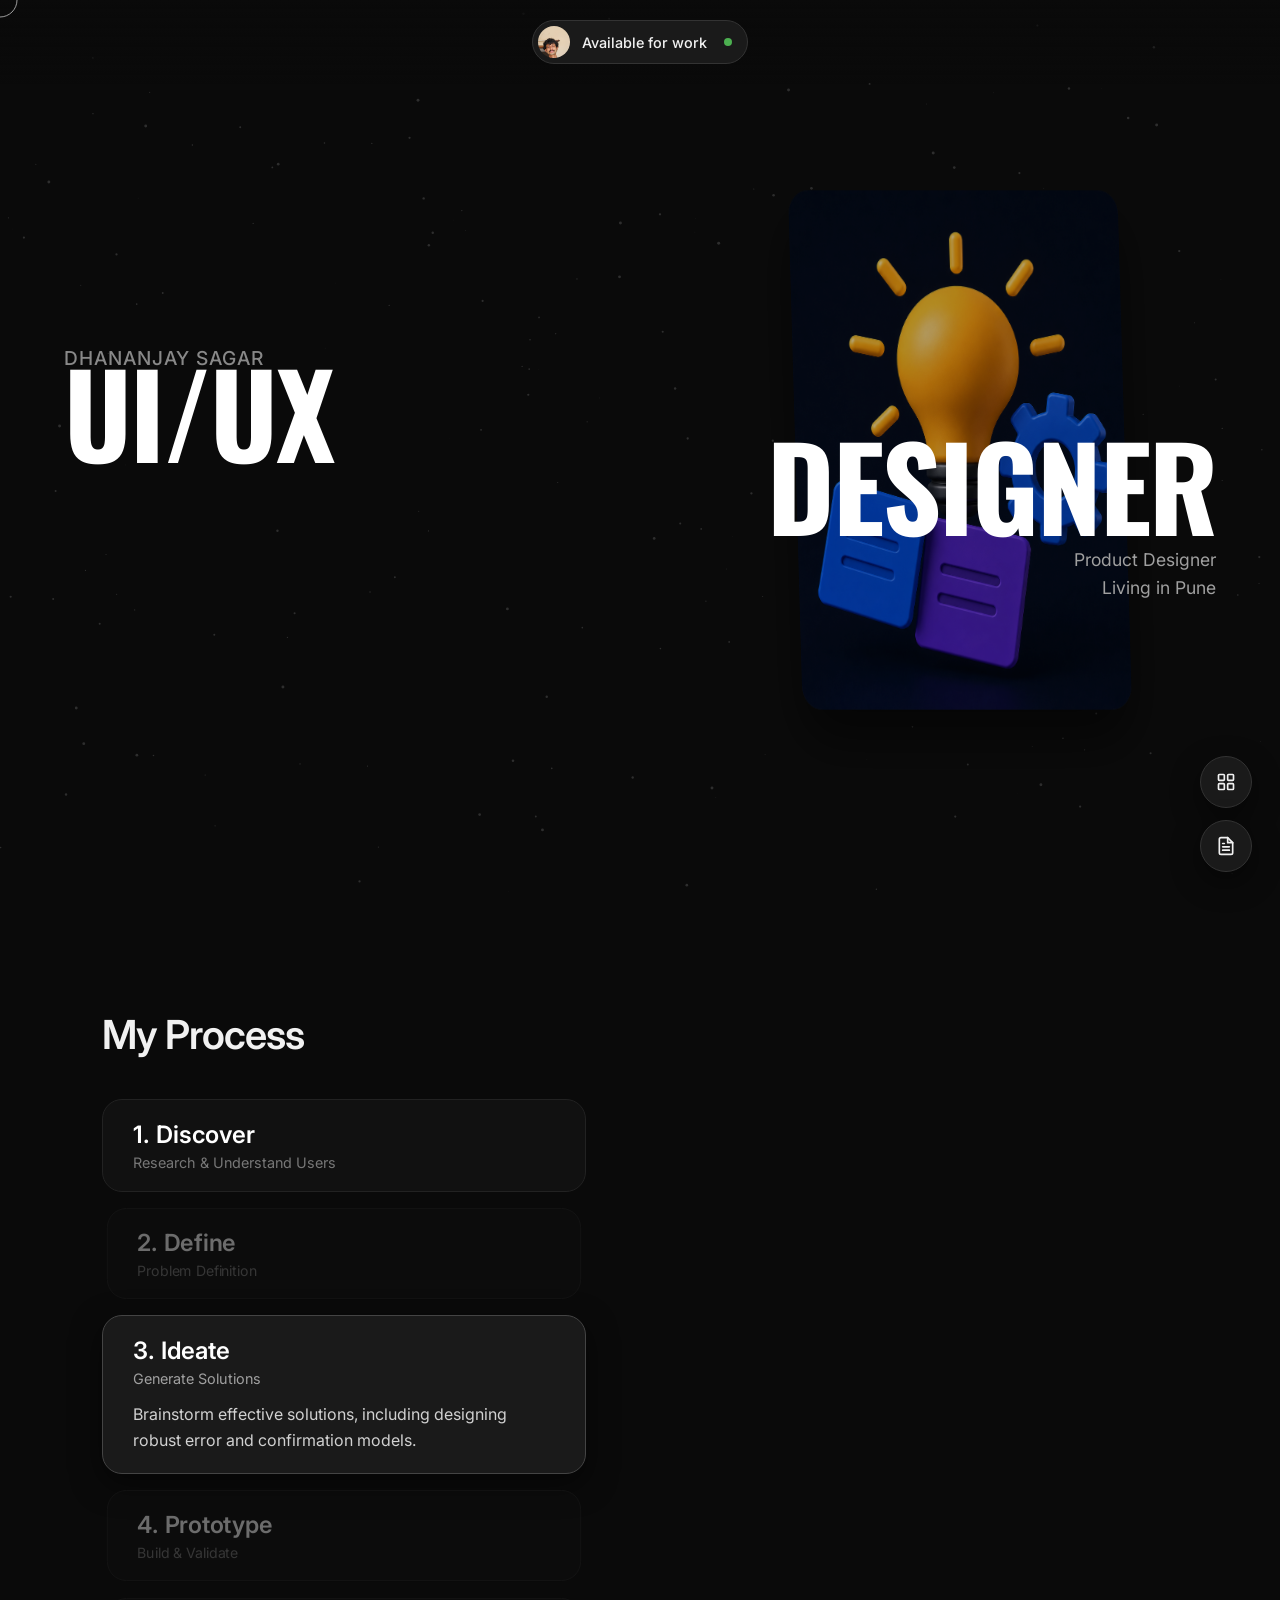
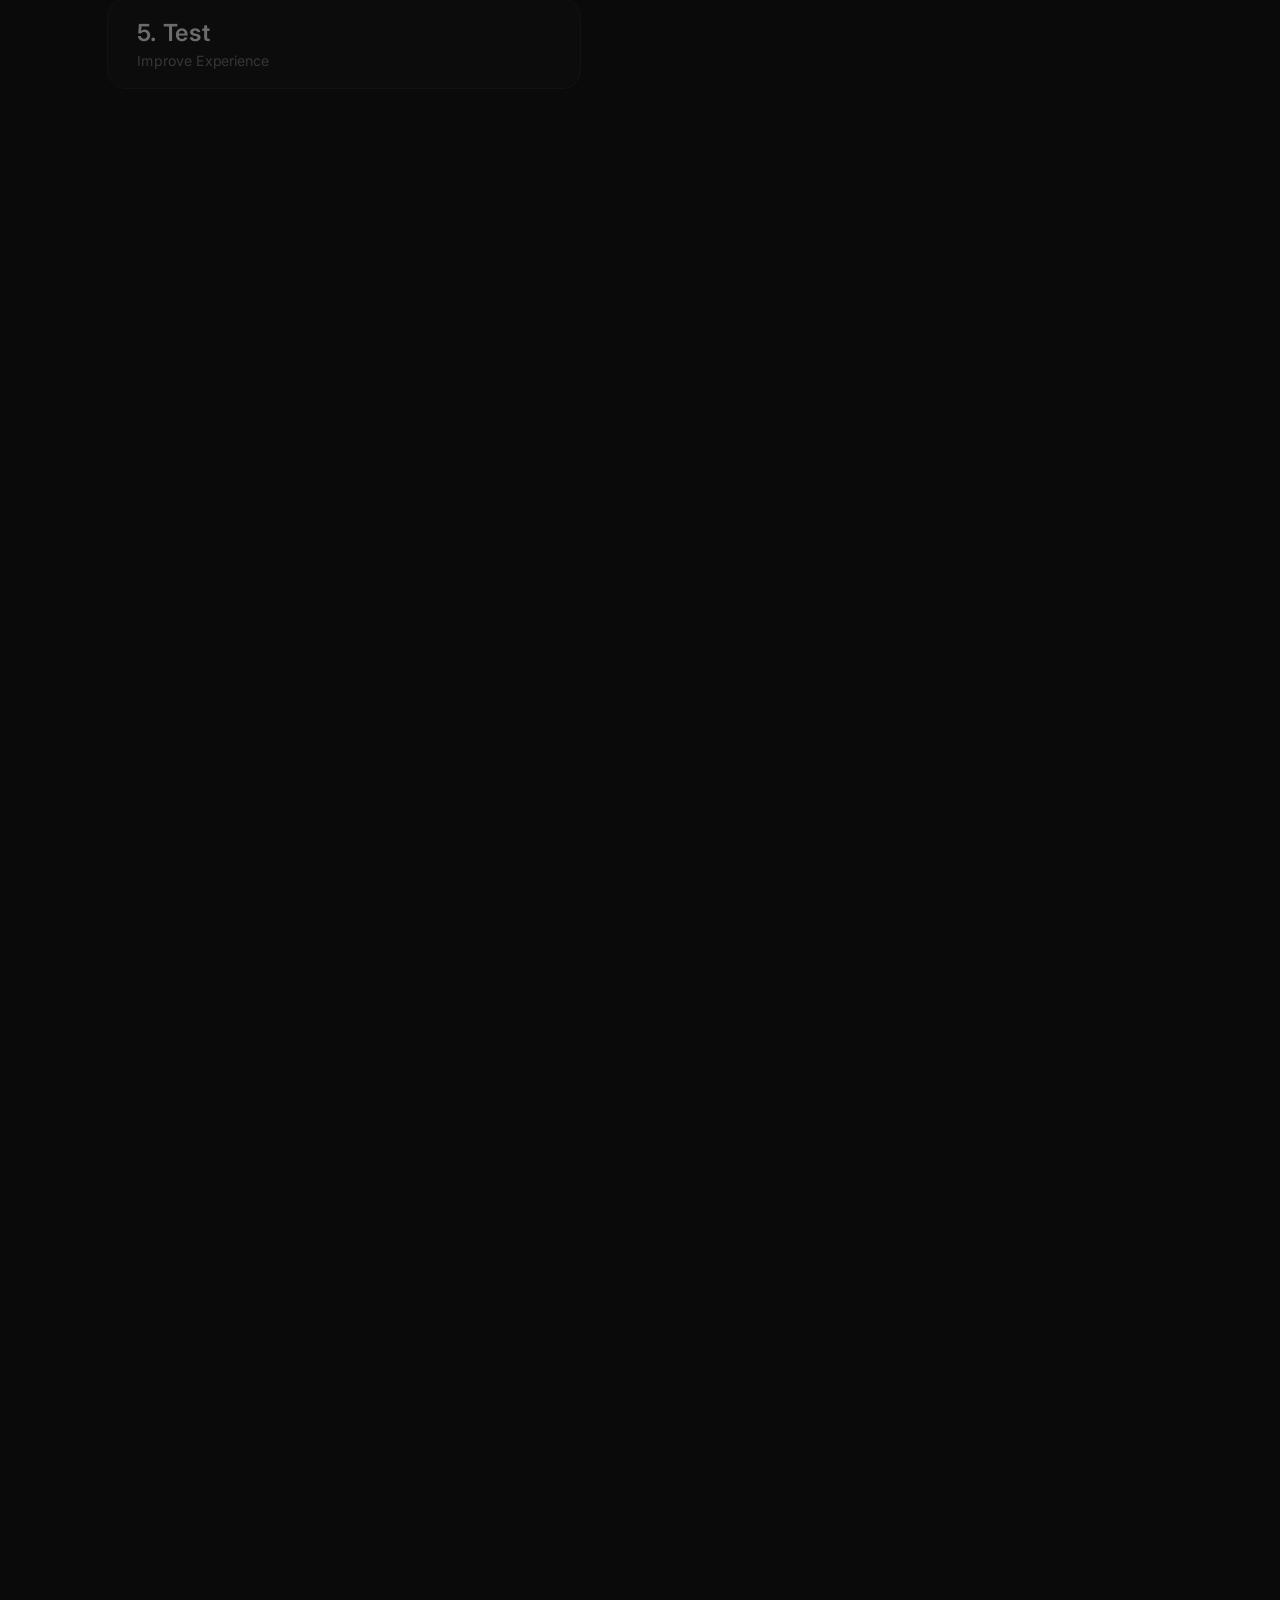
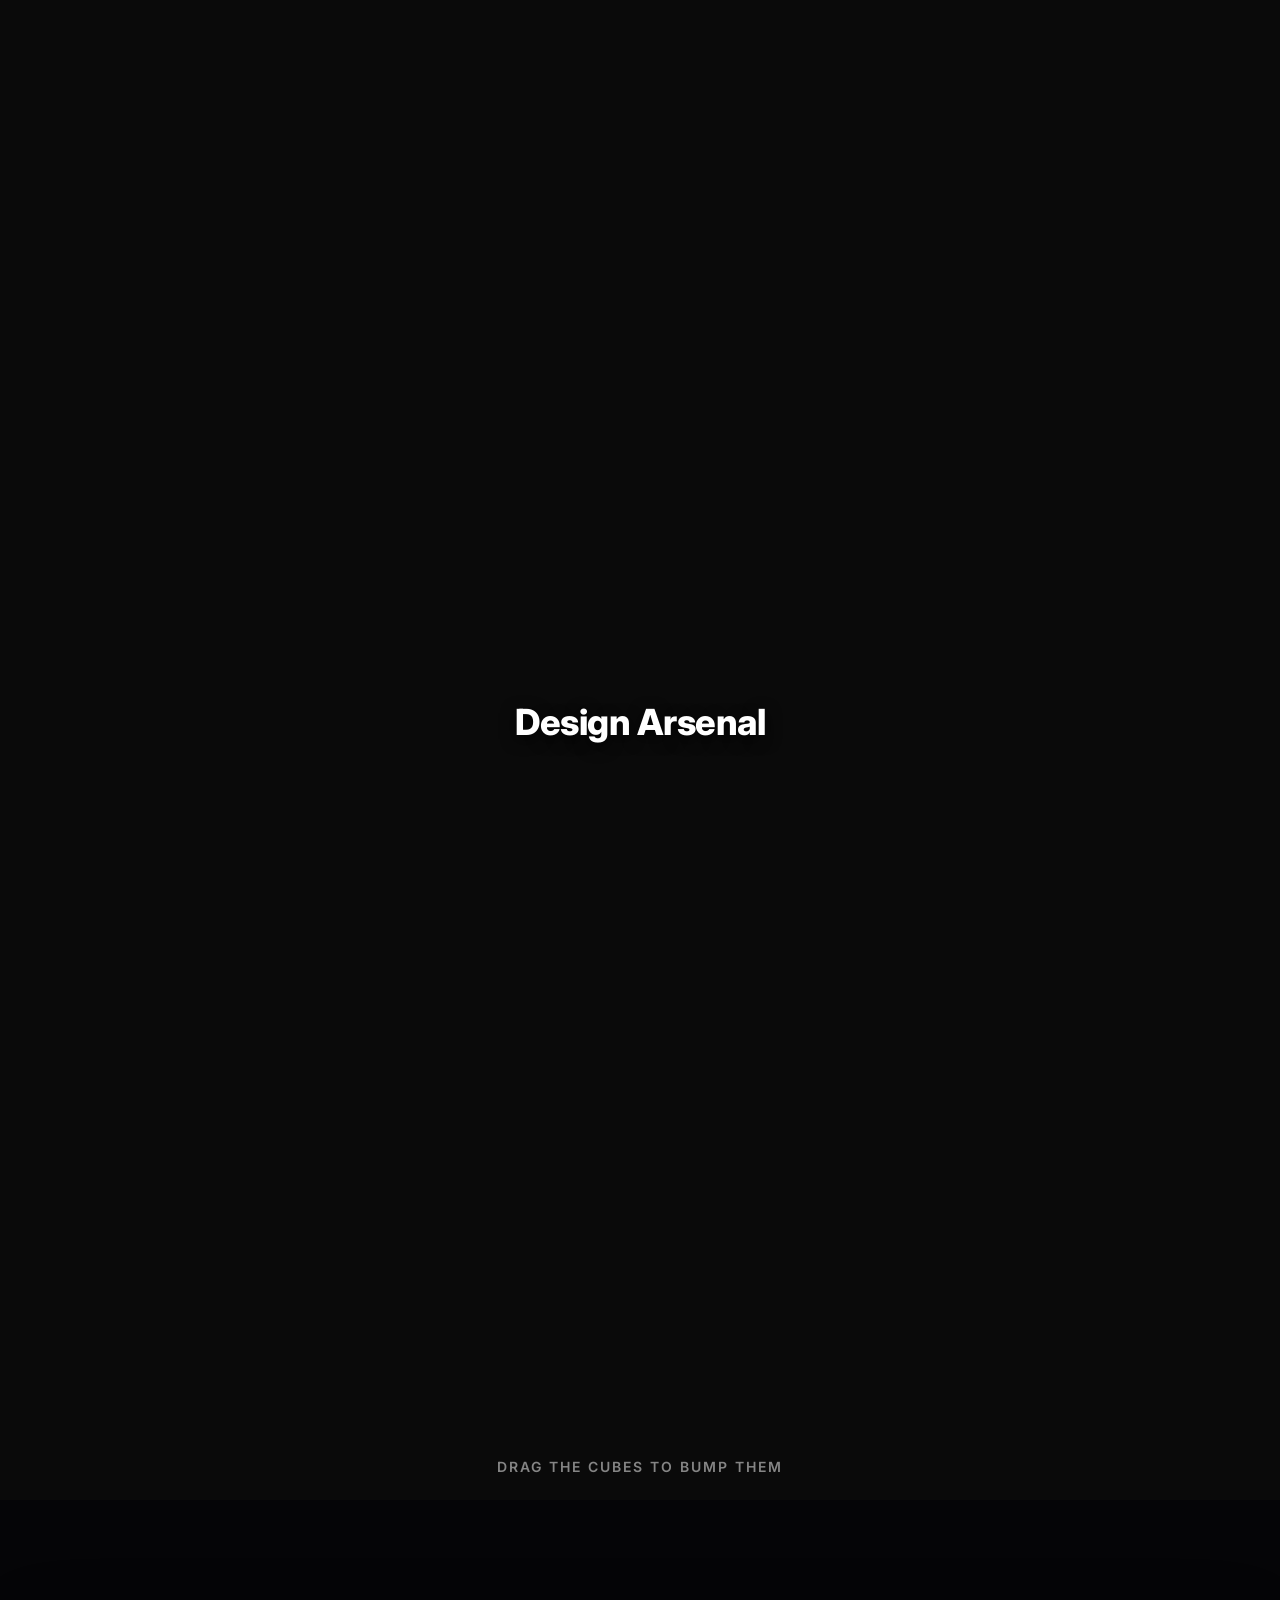
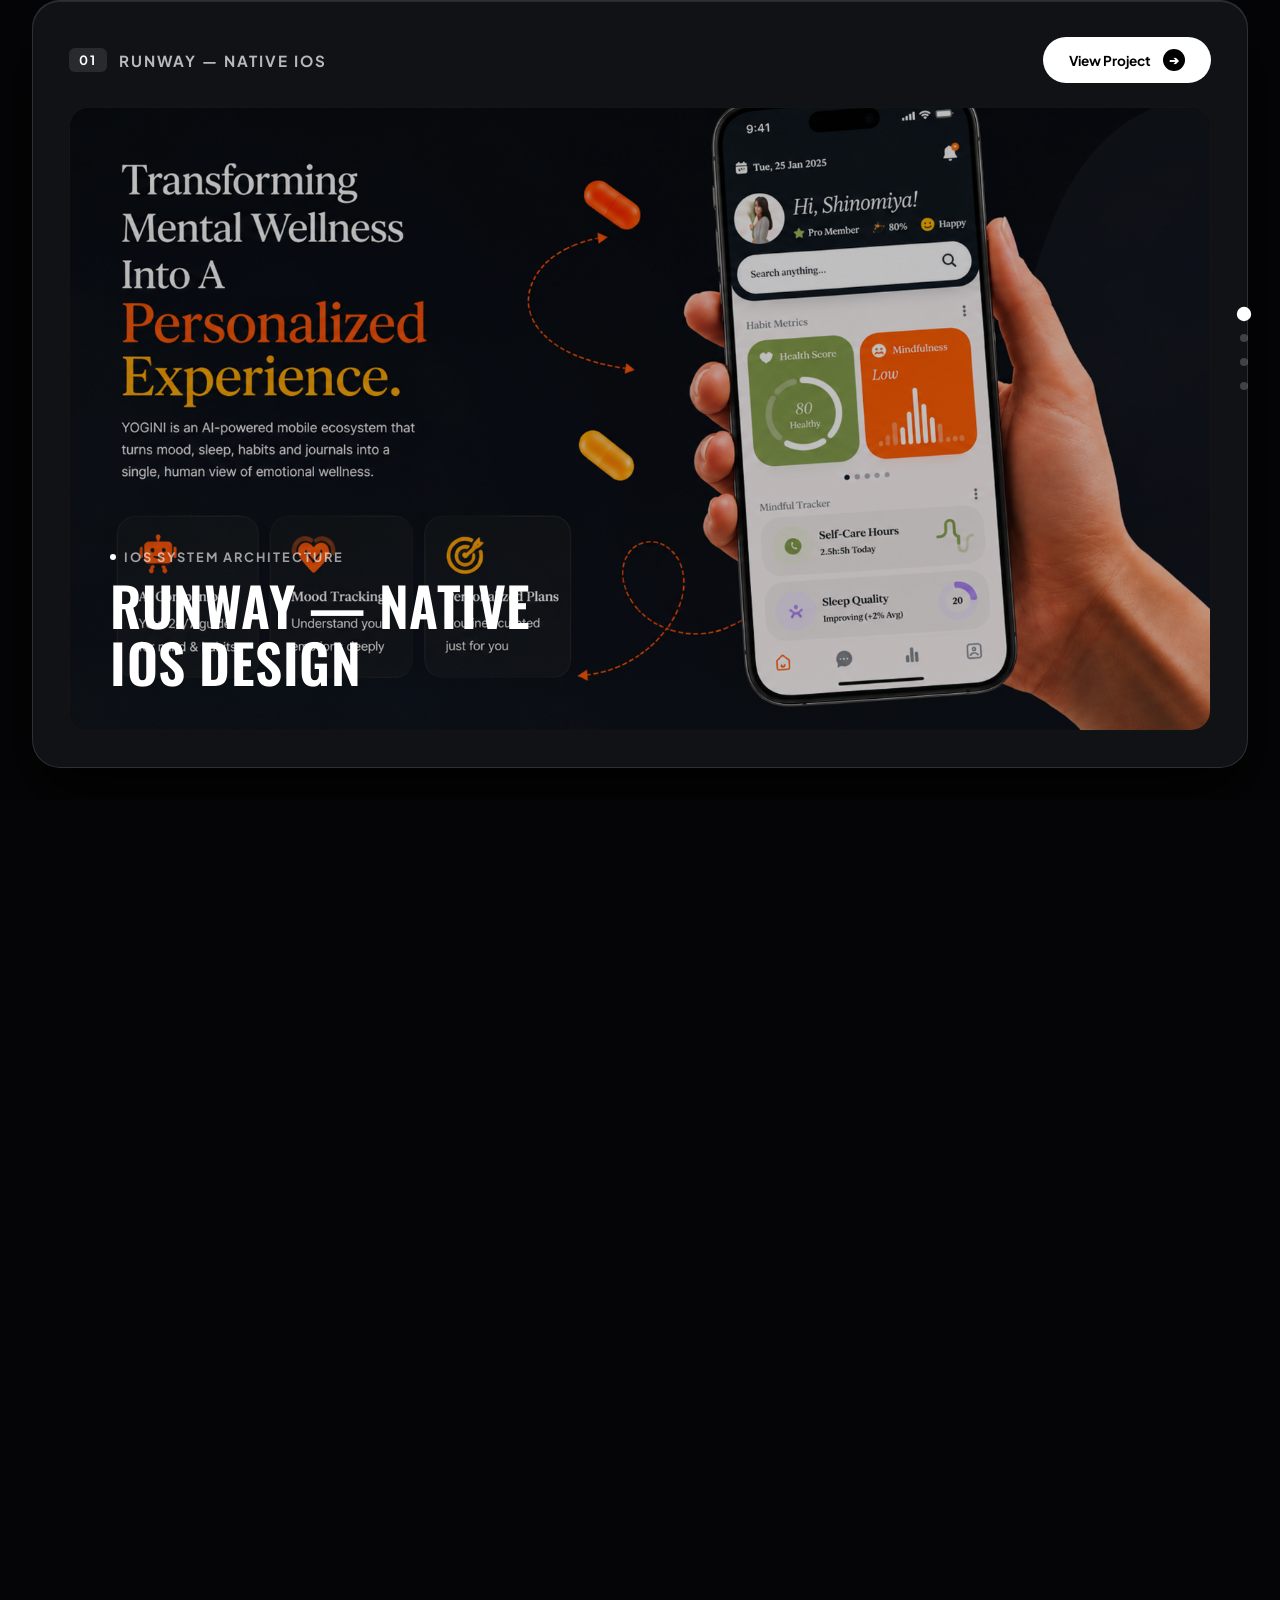
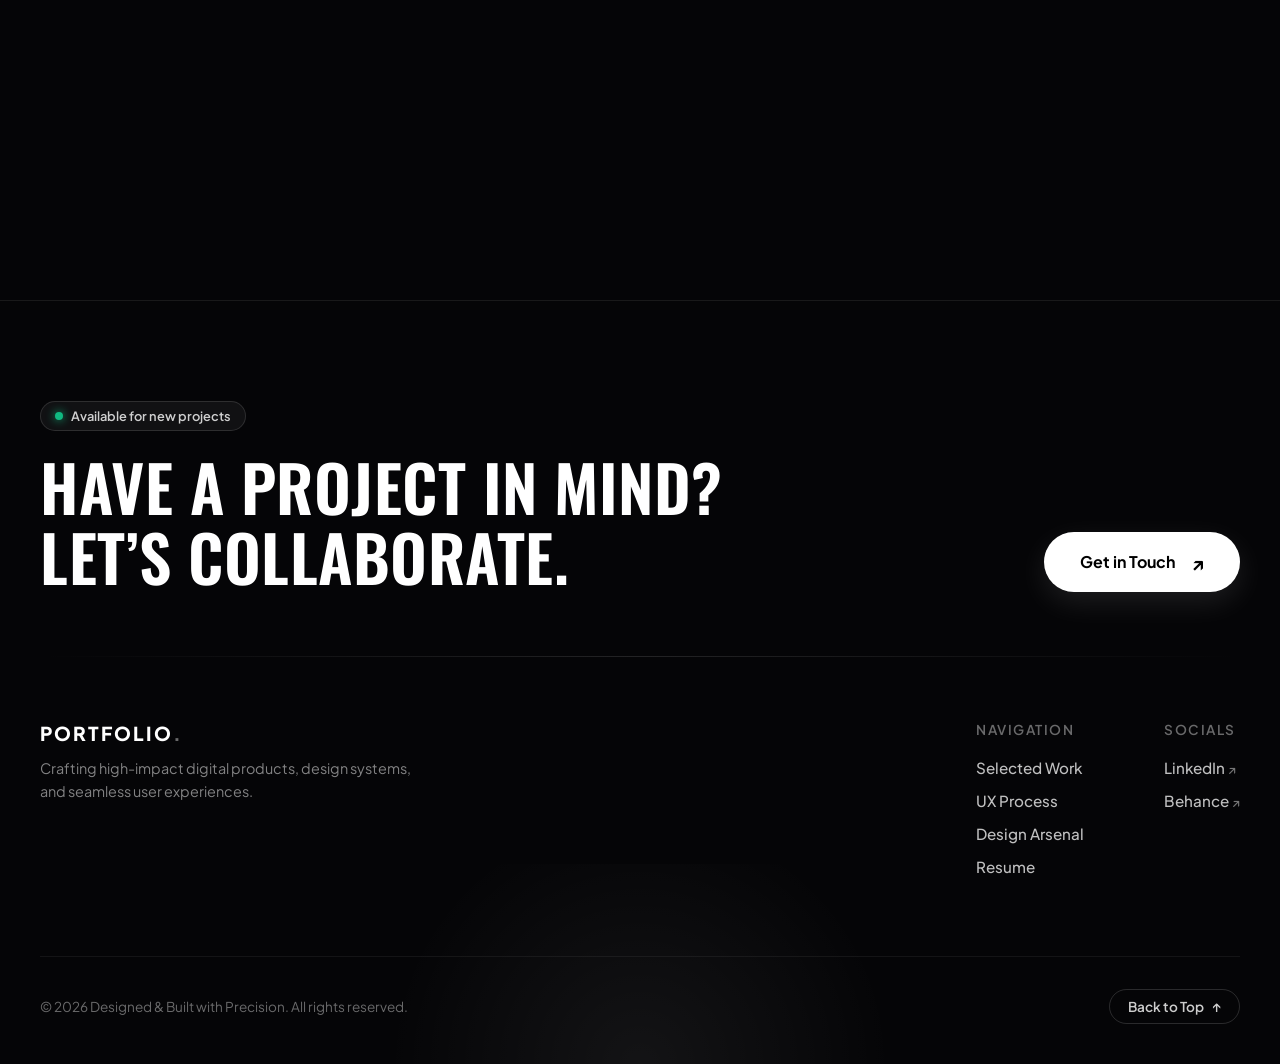
==== commit 0fdfa483: "Replace stock photos with local hero and design-process assets Co-authored-by: Cursor <cursoragent@c" ====
--- a/index.html
+++ b/index.html
@@ -23,7 +23,7 @@
     <nav class="site-nav" aria-label="Primary">
       <div class="nav-profile">
         <img
-          src="https://images.unsplash.com/photo-1507003211169-0a1dd7228f2d?w=100&fit=crop"
+          src="assets/dhnj.jpg"
           alt="Dhananjay"
         />
         Available for work <span class="dot" aria-hidden="true"></span>
@@ -139,7 +139,7 @@
             <div class="process-list">
               <article class="process-item" data-step="0">
                 <div class="process-header">
-                  <span class="process-title">1. Empathize</span>
+                  <span class="process-title">1. Discover</span>
                   <span class="process-subtitle"
                     >Research &amp; Understand Users</span
                   >
--- a/css/main.css
+++ b/css/main.css
@@ -1146,10 +1146,10 @@
 @media (max-width: 900px) {
   .hero-section {
     flex-direction: column;
-    justify-content: center;
+    justify-content: flex-end;
     gap: 1.5rem;
     text-align: center;
-    padding: 80px 5% 40px;
+    padding: 120px 5% 8vh;
   }
 
   .hero-left,
@@ -1199,9 +1199,12 @@
     font-size: 1.25rem;
   }
 
+  /* Card sits near the top so the hero copy can sit below it */
   .card-wrapper {
-    width: 240px;
-    height: 312px;
+    top: 92px;
+    transform: translate(-50%, 0);
+    width: 300px;
+    height: 390px;
   }
 
   .card-face {
@@ -1366,12 +1369,12 @@
   }
 
   .hero-section {
-    gap: 1rem;
-    padding: 72px 4% 32px;
+    gap: 0.75rem;
+    padding: 104px 4% 6vh;
   }
 
   .huge-text {
-    font-size: 18vw;
+    font-size: 17vw;
   }
 
   .subtitle {
@@ -1410,8 +1413,9 @@
   }
 
   .card-wrapper {
-    width: 200px;
-    height: 260px;
+    top: 76px;
+    width: 250px;
+    height: 325px;
   }
 
   .tools-header {
@@ -1536,3 +1540,31 @@
     justify-content: center;
   }
 }
+
+/* Landscape phones / short windows can't fit the stacked hero at full size */
+@media (max-width: 900px) and (orientation: landscape) {
+  .card-wrapper {
+    top: 64px;
+    width: 170px;
+    height: 221px;
+  }
+
+  .hero-section {
+    padding: 76px 5% 20px;
+    gap: 0.4rem;
+  }
+
+  .huge-text {
+    font-size: clamp(1.75rem, 9vh, 3.25rem);
+  }
+
+  .subtitle {
+    font-size: 0.78rem;
+    margin-bottom: 0;
+  }
+
+  .desc {
+    font-size: 0.85rem;
+    margin-top: 4px;
+  }
+}
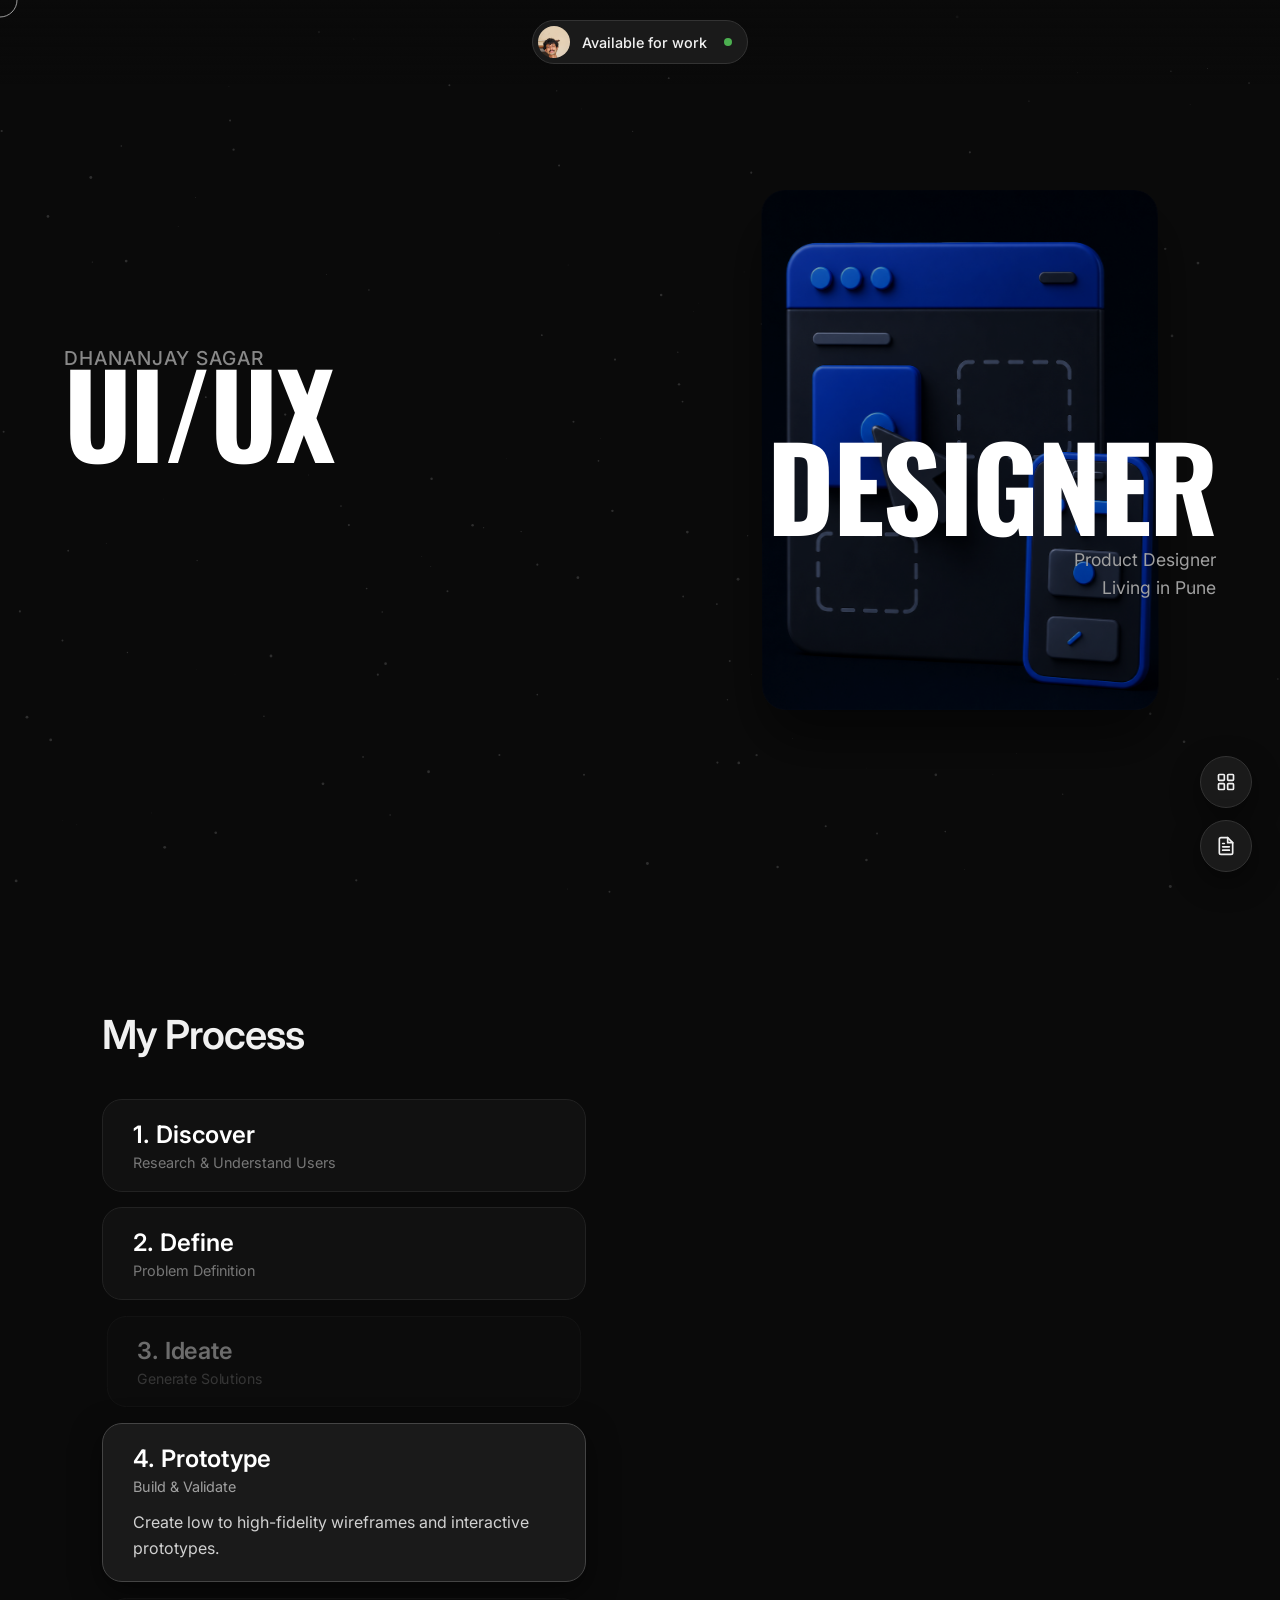
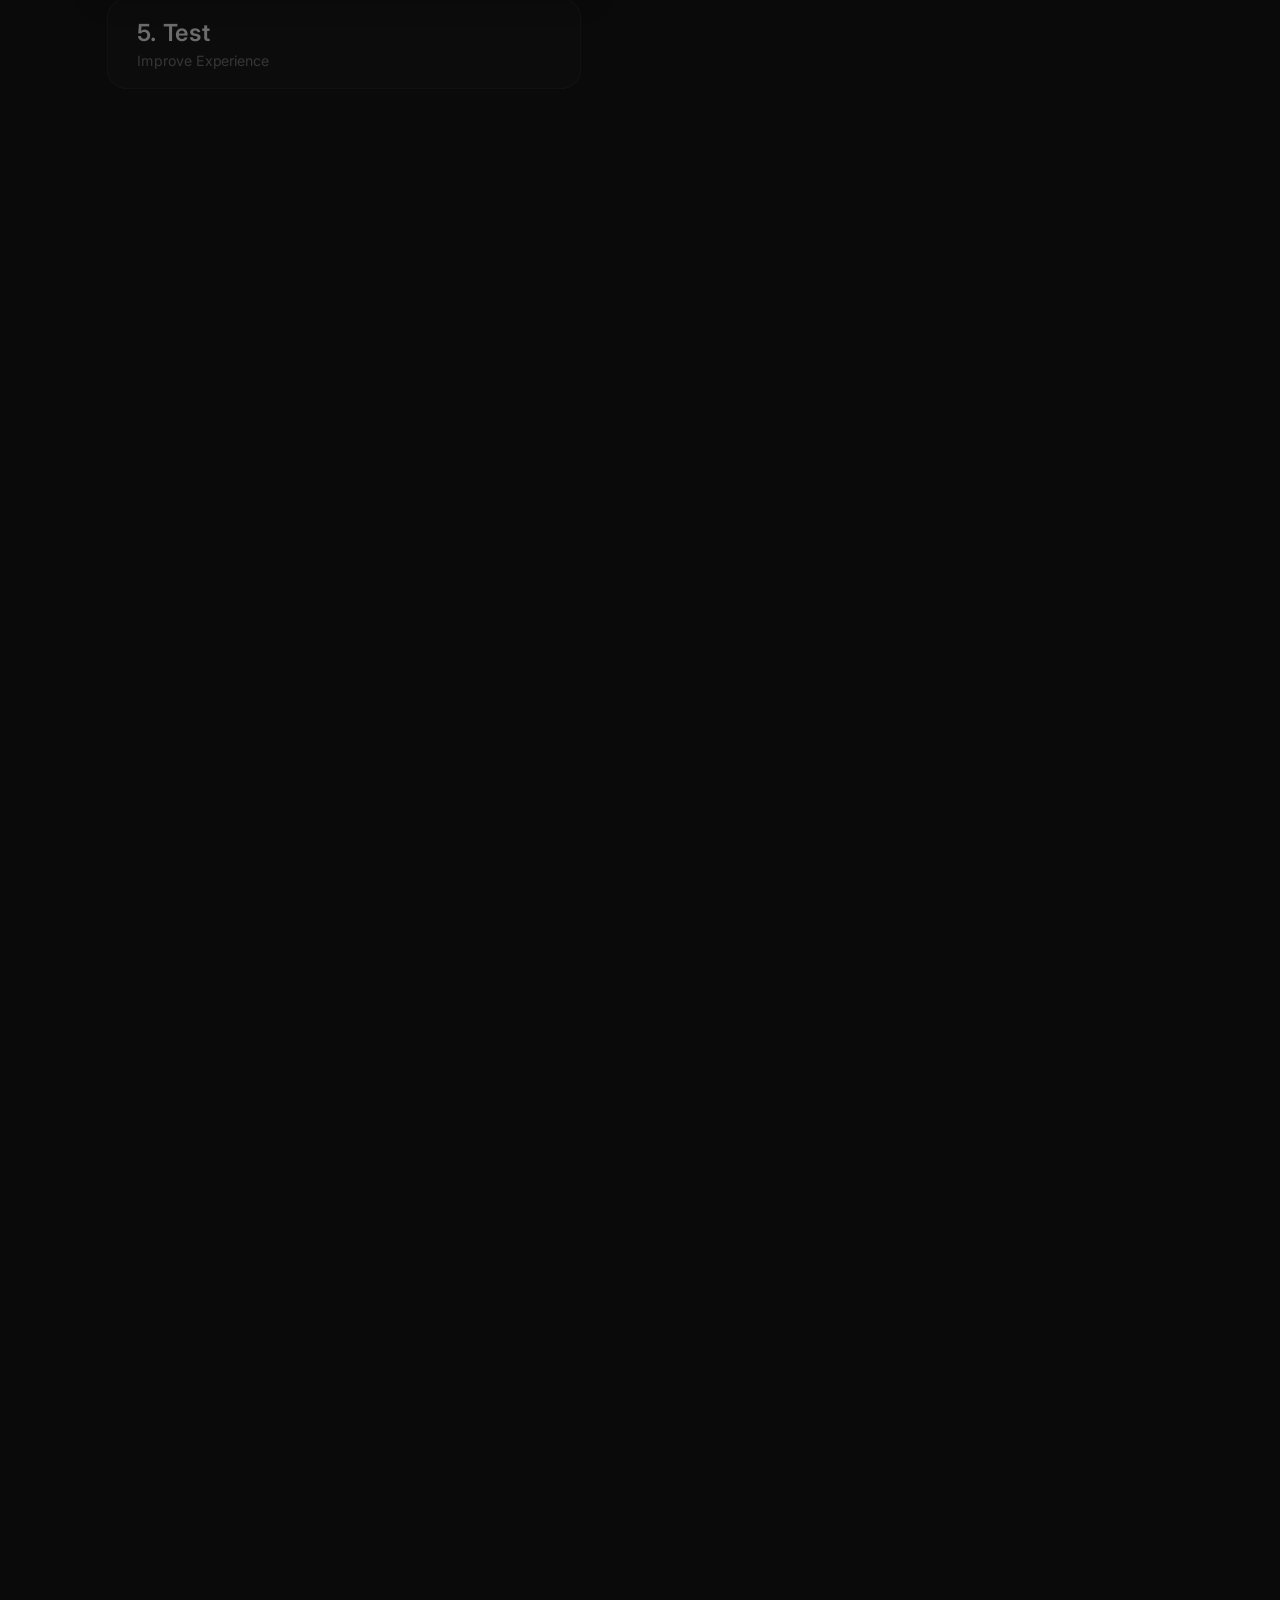
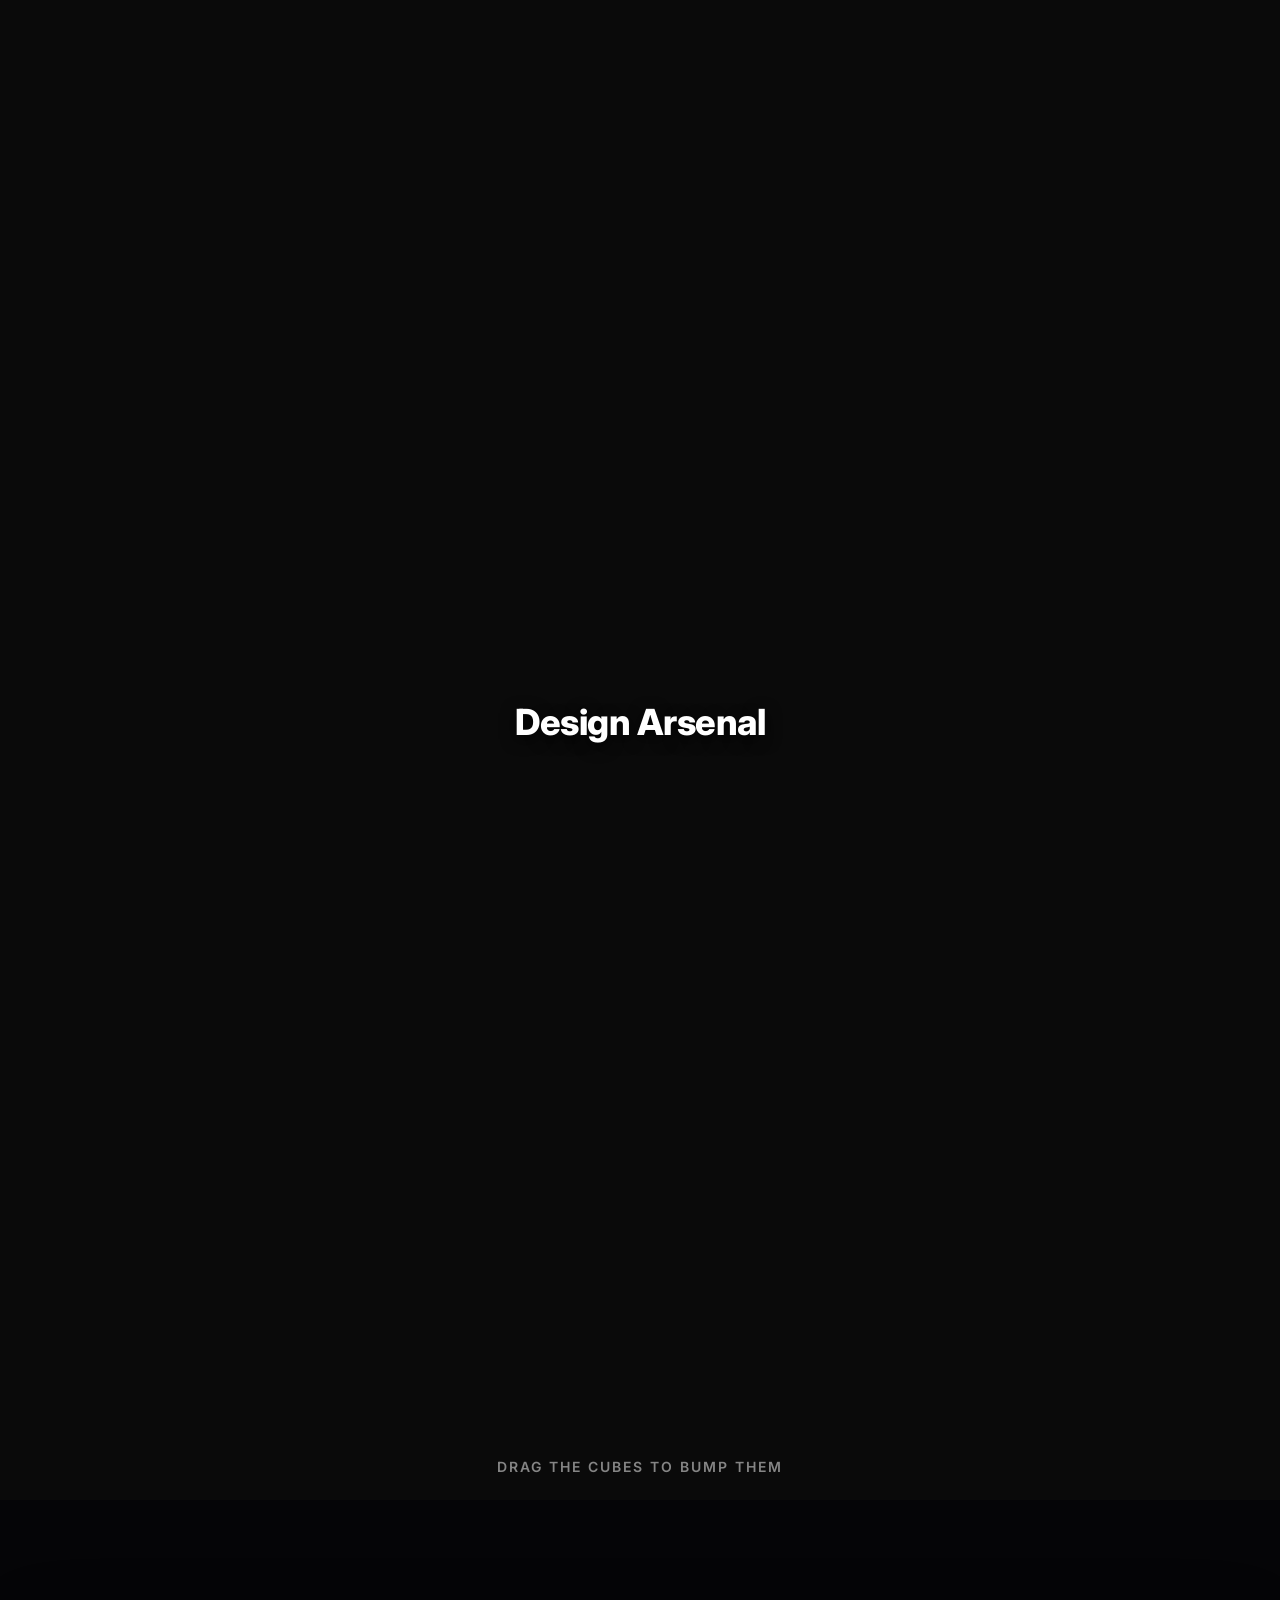
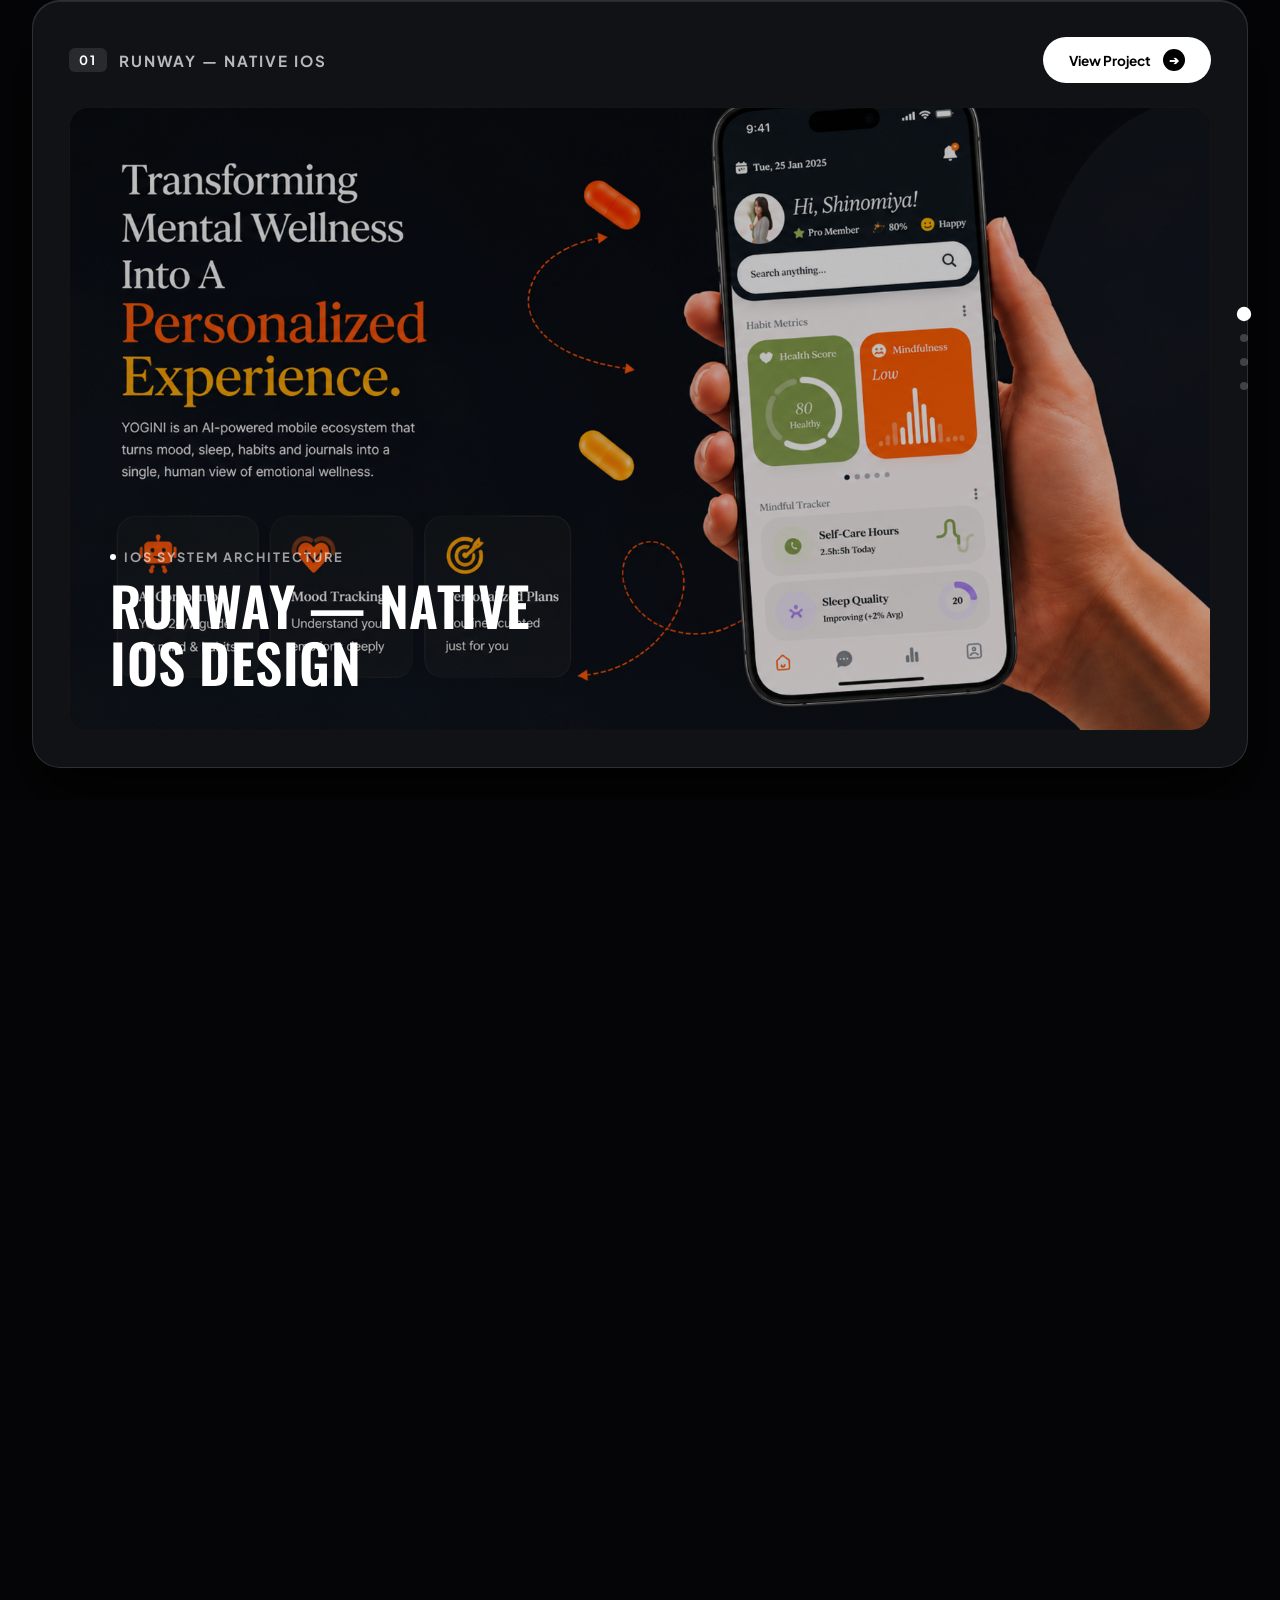
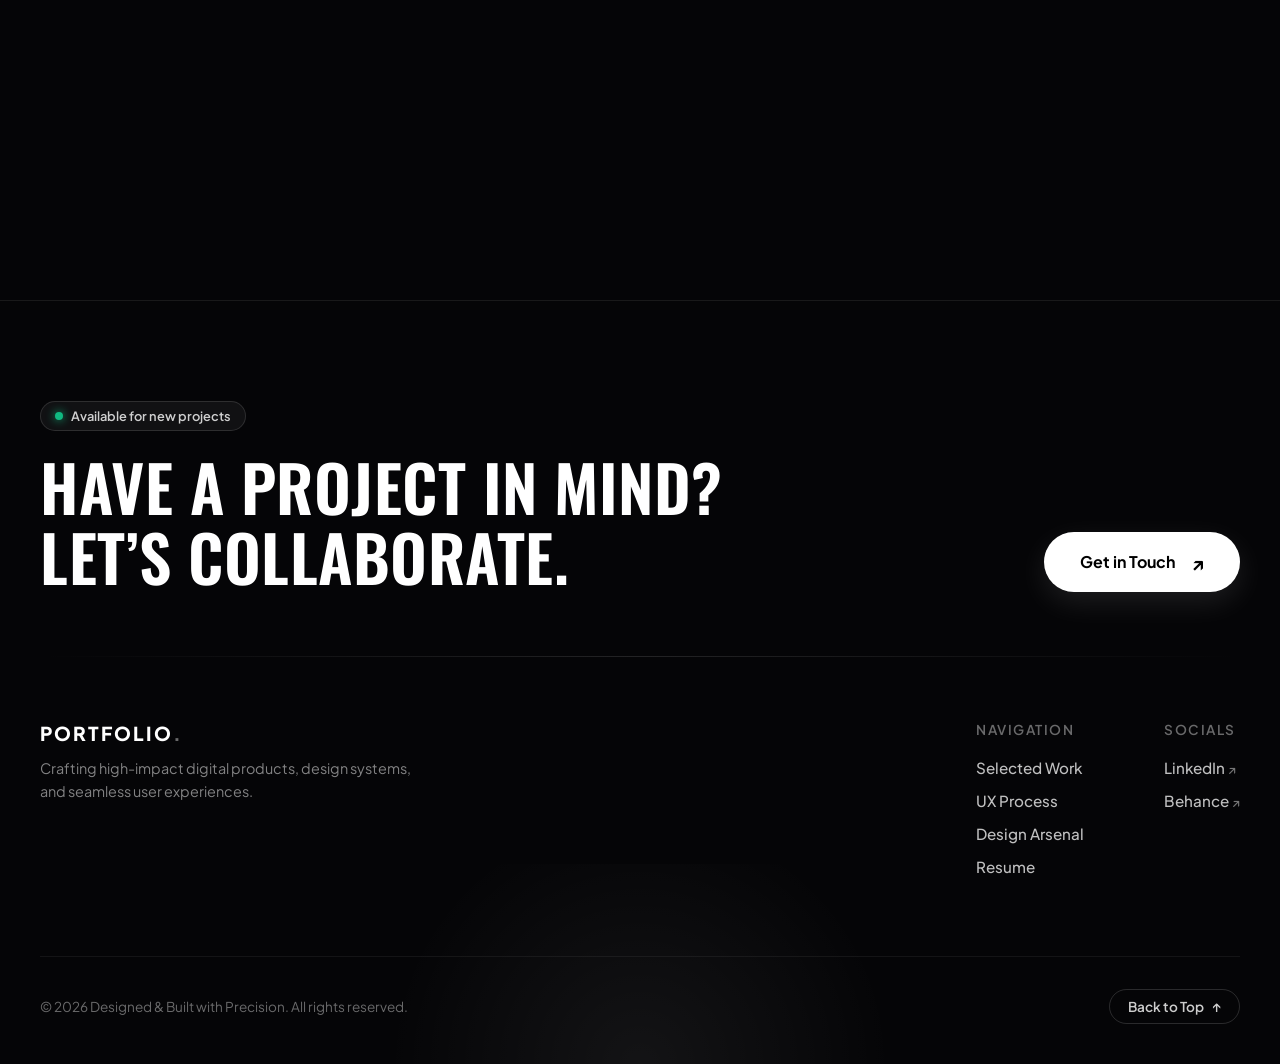
==== commit 5f91d4bc: "Update index.html, project-ui script, and add travel assets" ====
--- a/index.html
+++ b/index.html
@@ -258,10 +258,7 @@
                 </nav>
                 <div class="hero-banner">
                   <div class="overlay-gradient"></div>
-                  <img
-                    src="https://images.unsplash.com/photo-1551288049-bebda4e38f71?auto=format&fit=crop&w=1600&q=80"
-                    alt="Native Android"
-                  />
+                  <img src="assets/travel/1.png" alt="Native Android" />
                   <div class="showcase-project-details">
                     <div class="showcase-project-tag">Android UI Ecosystem</div>
                     <h2 class="hero-headline">
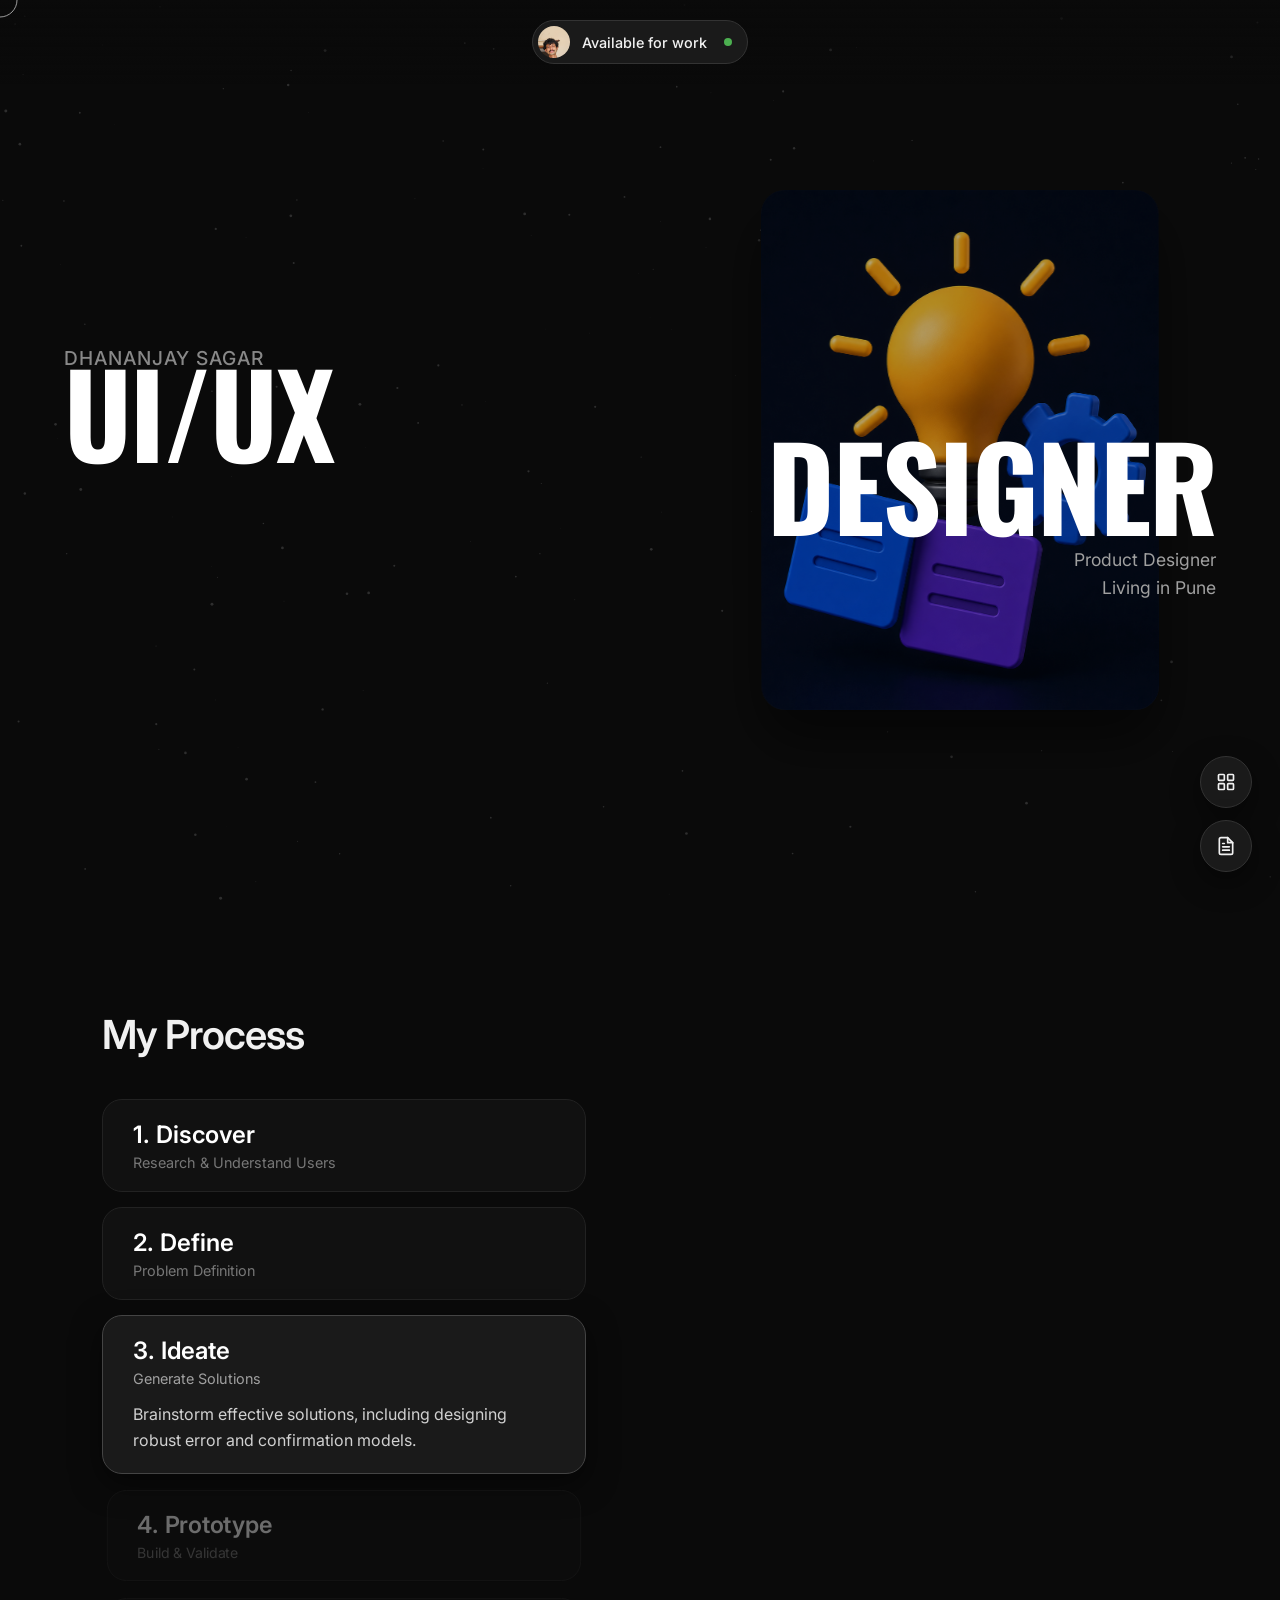
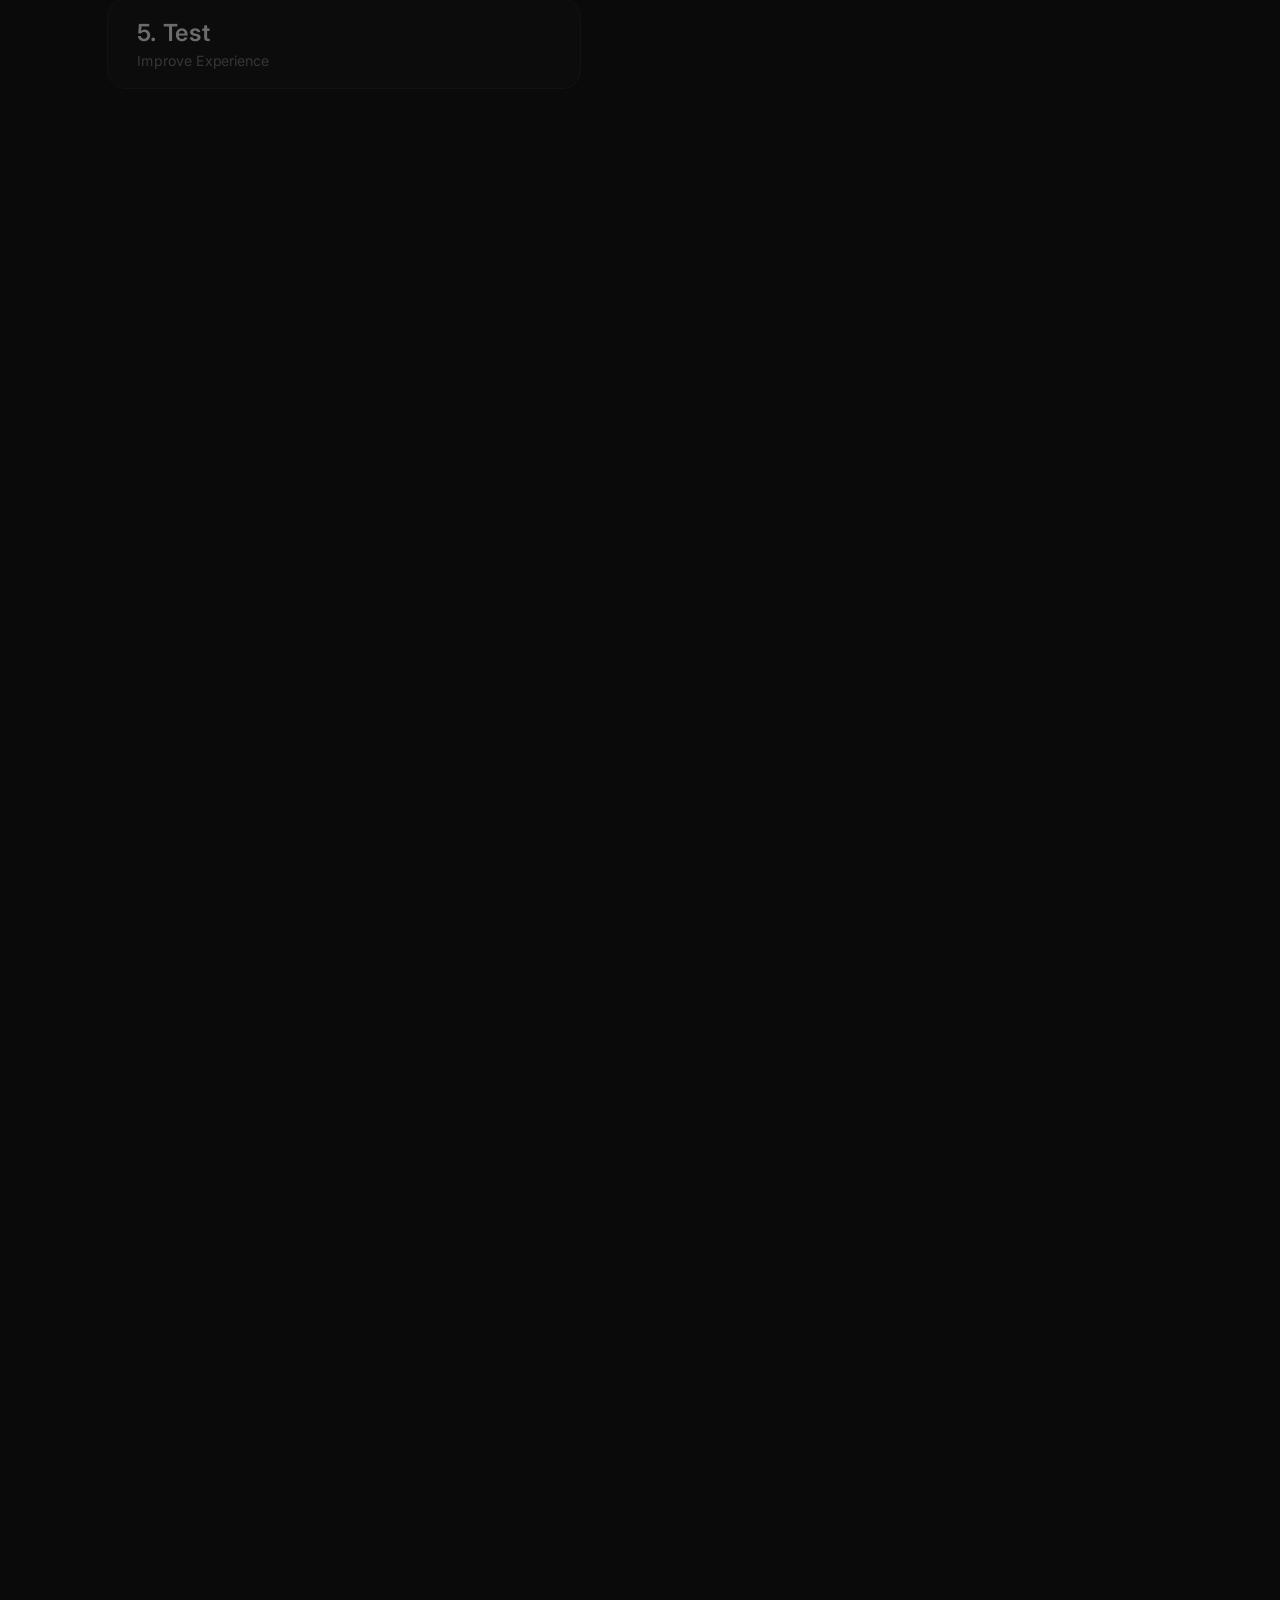
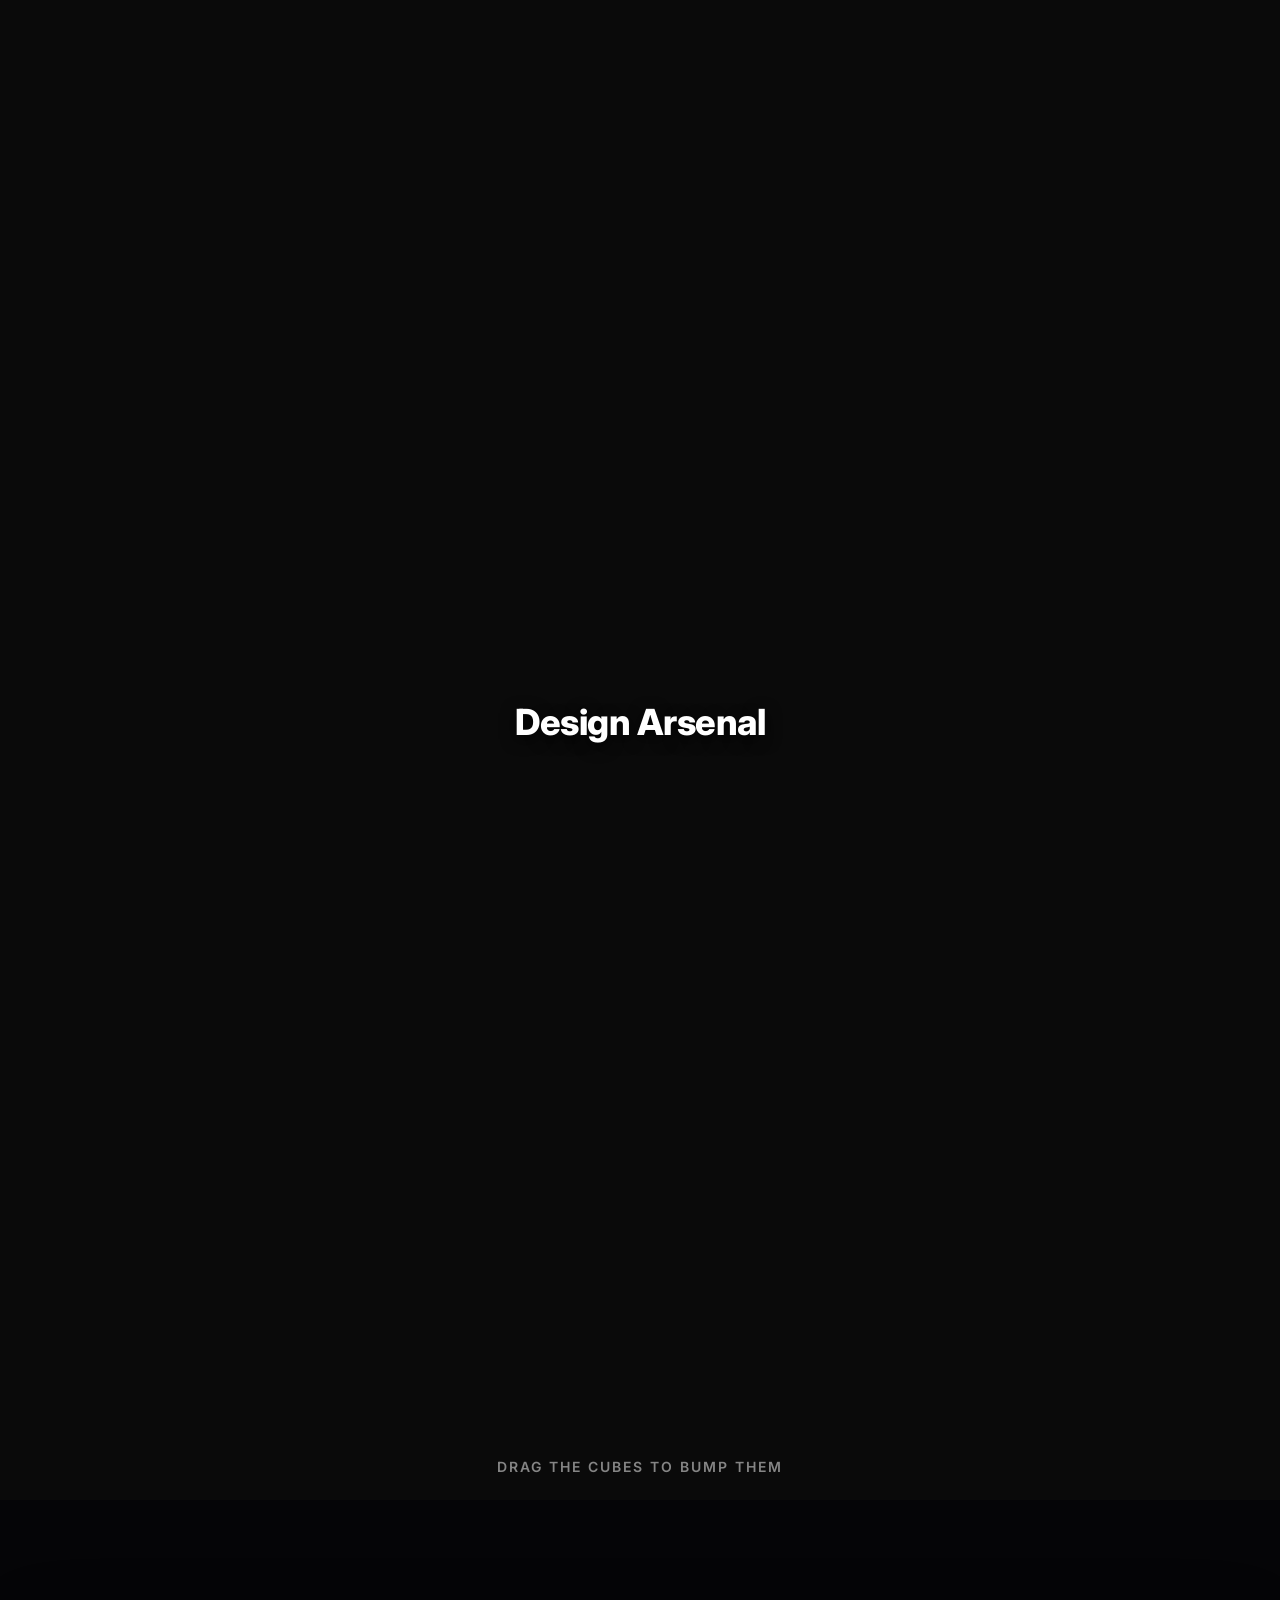
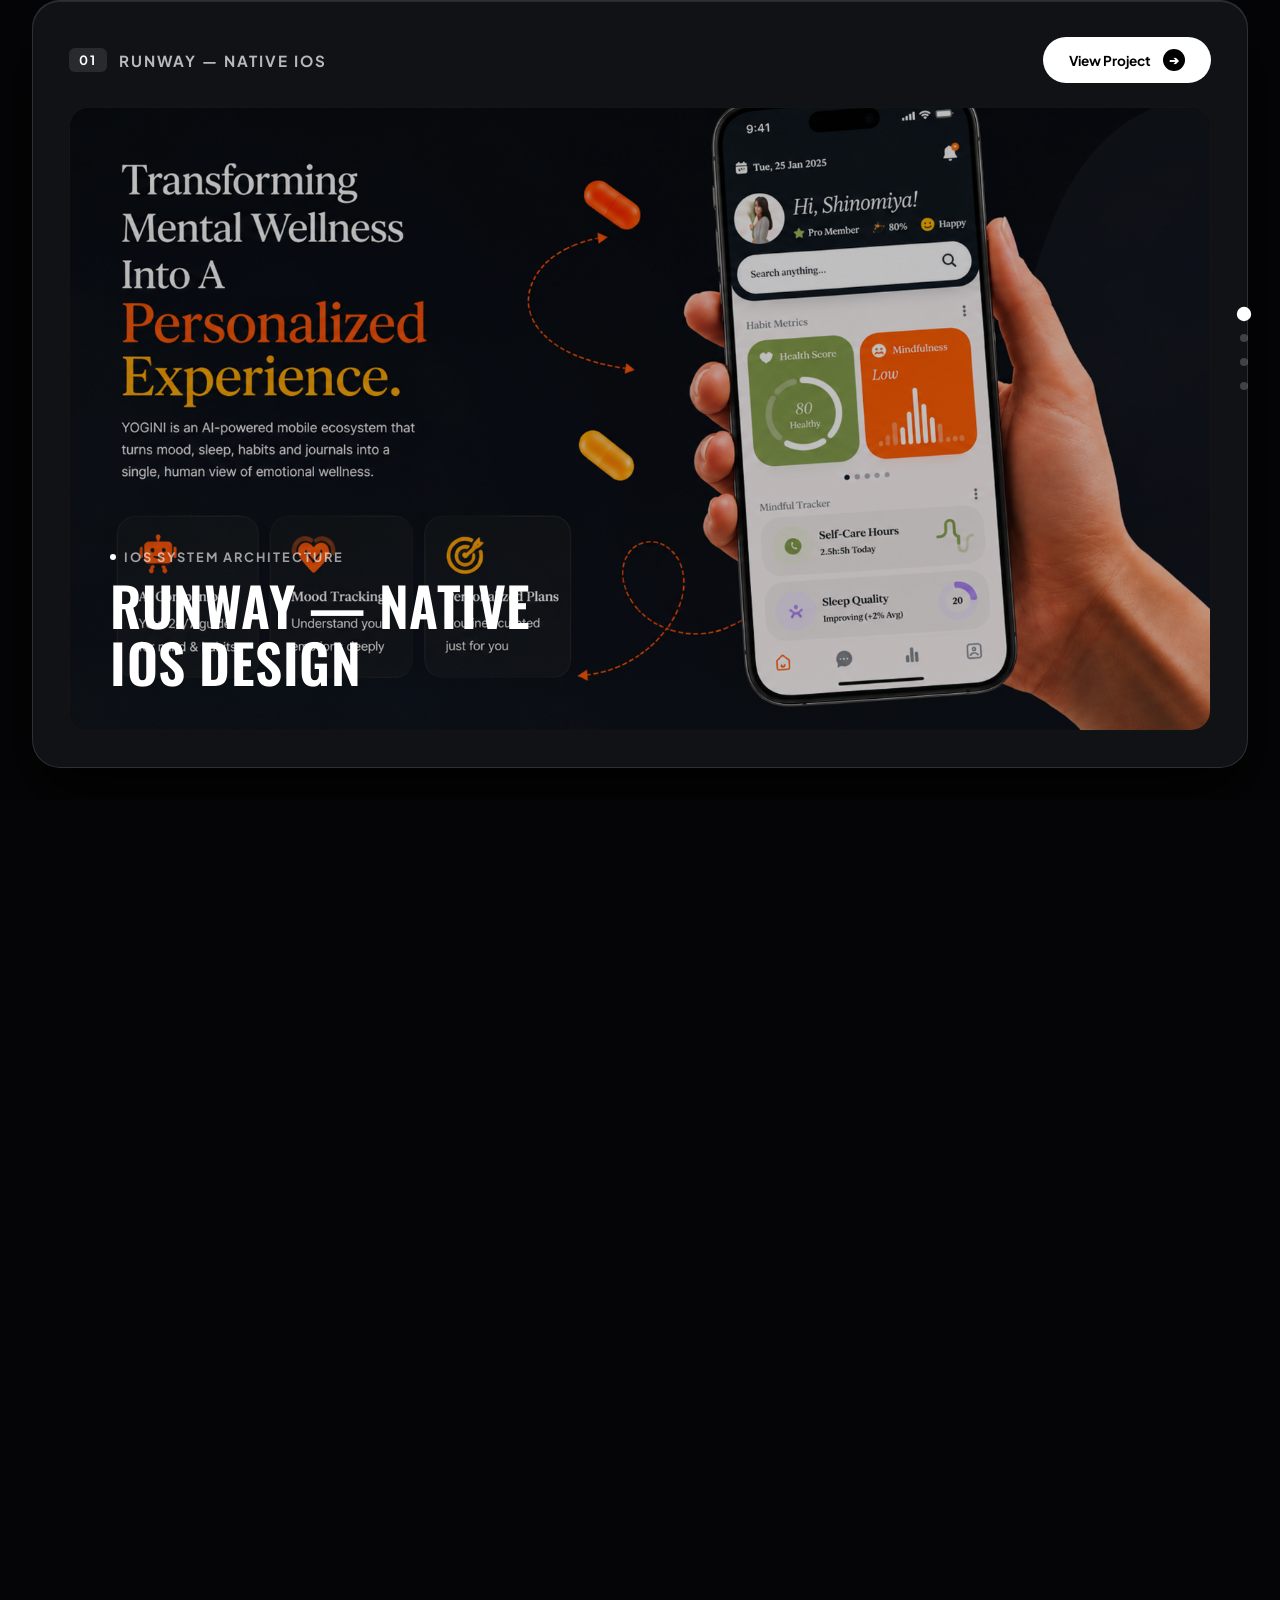
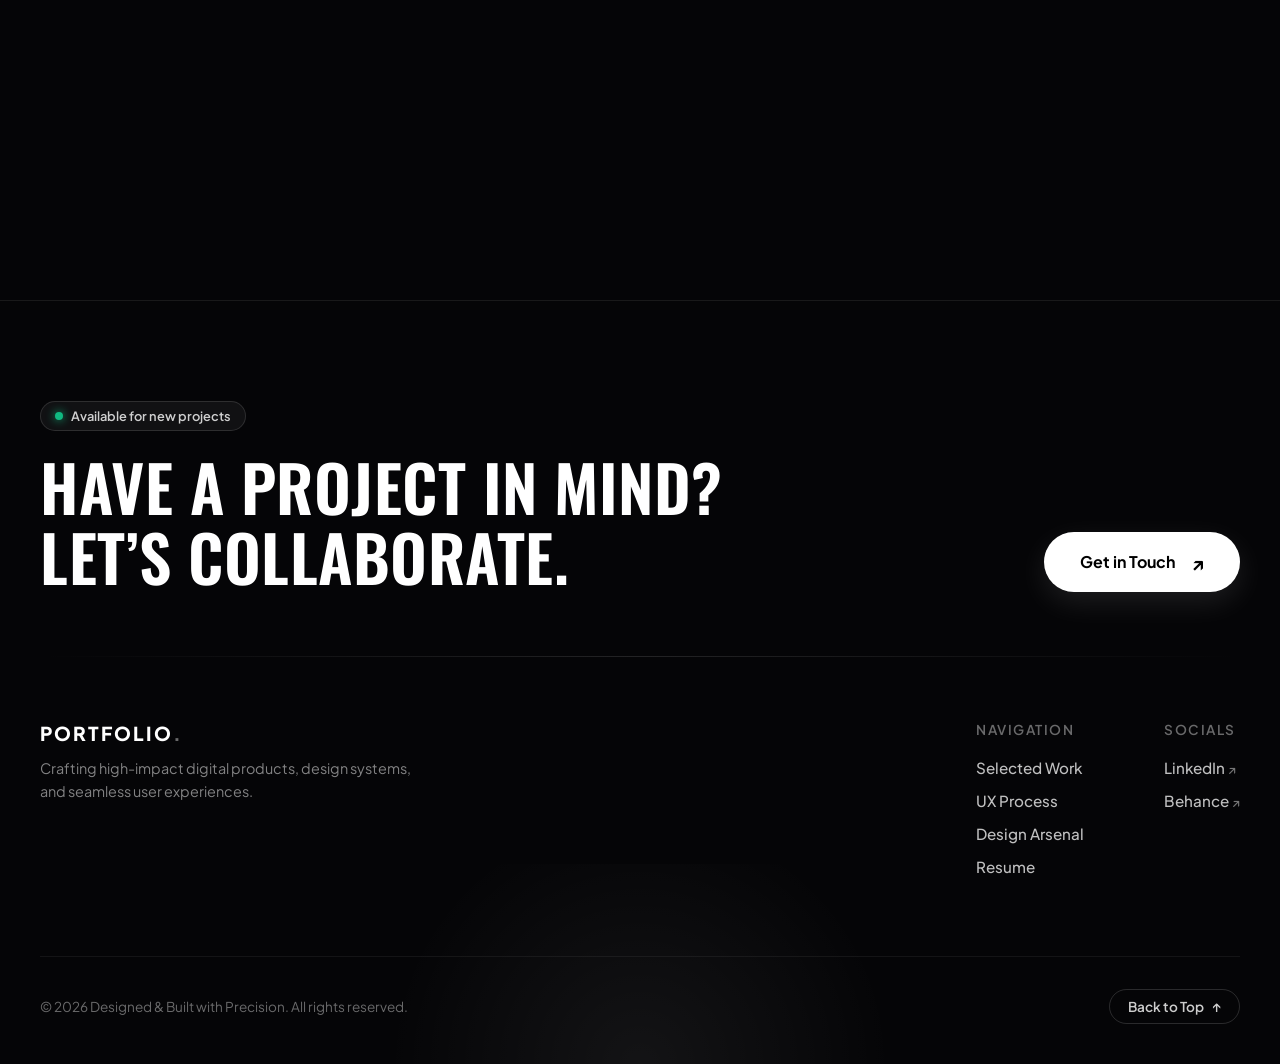
==== commit 5f95ac18: "feat: add skill-gain images for 3rd runway case study" ====
--- a/index.html
+++ b/index.html
@@ -281,7 +281,7 @@
                 <div class="hero-banner">
                   <div class="overlay-gradient"></div>
                   <img
-                    src="https://images.unsplash.com/photo-1507238691740-187a5b1d37b8?auto=format&fit=crop&w=1600&q=80"
+                    src="assets/skill-gain/0.png"
                     alt="Fintech Case Study"
                   />
                   <div class="showcase-project-details">
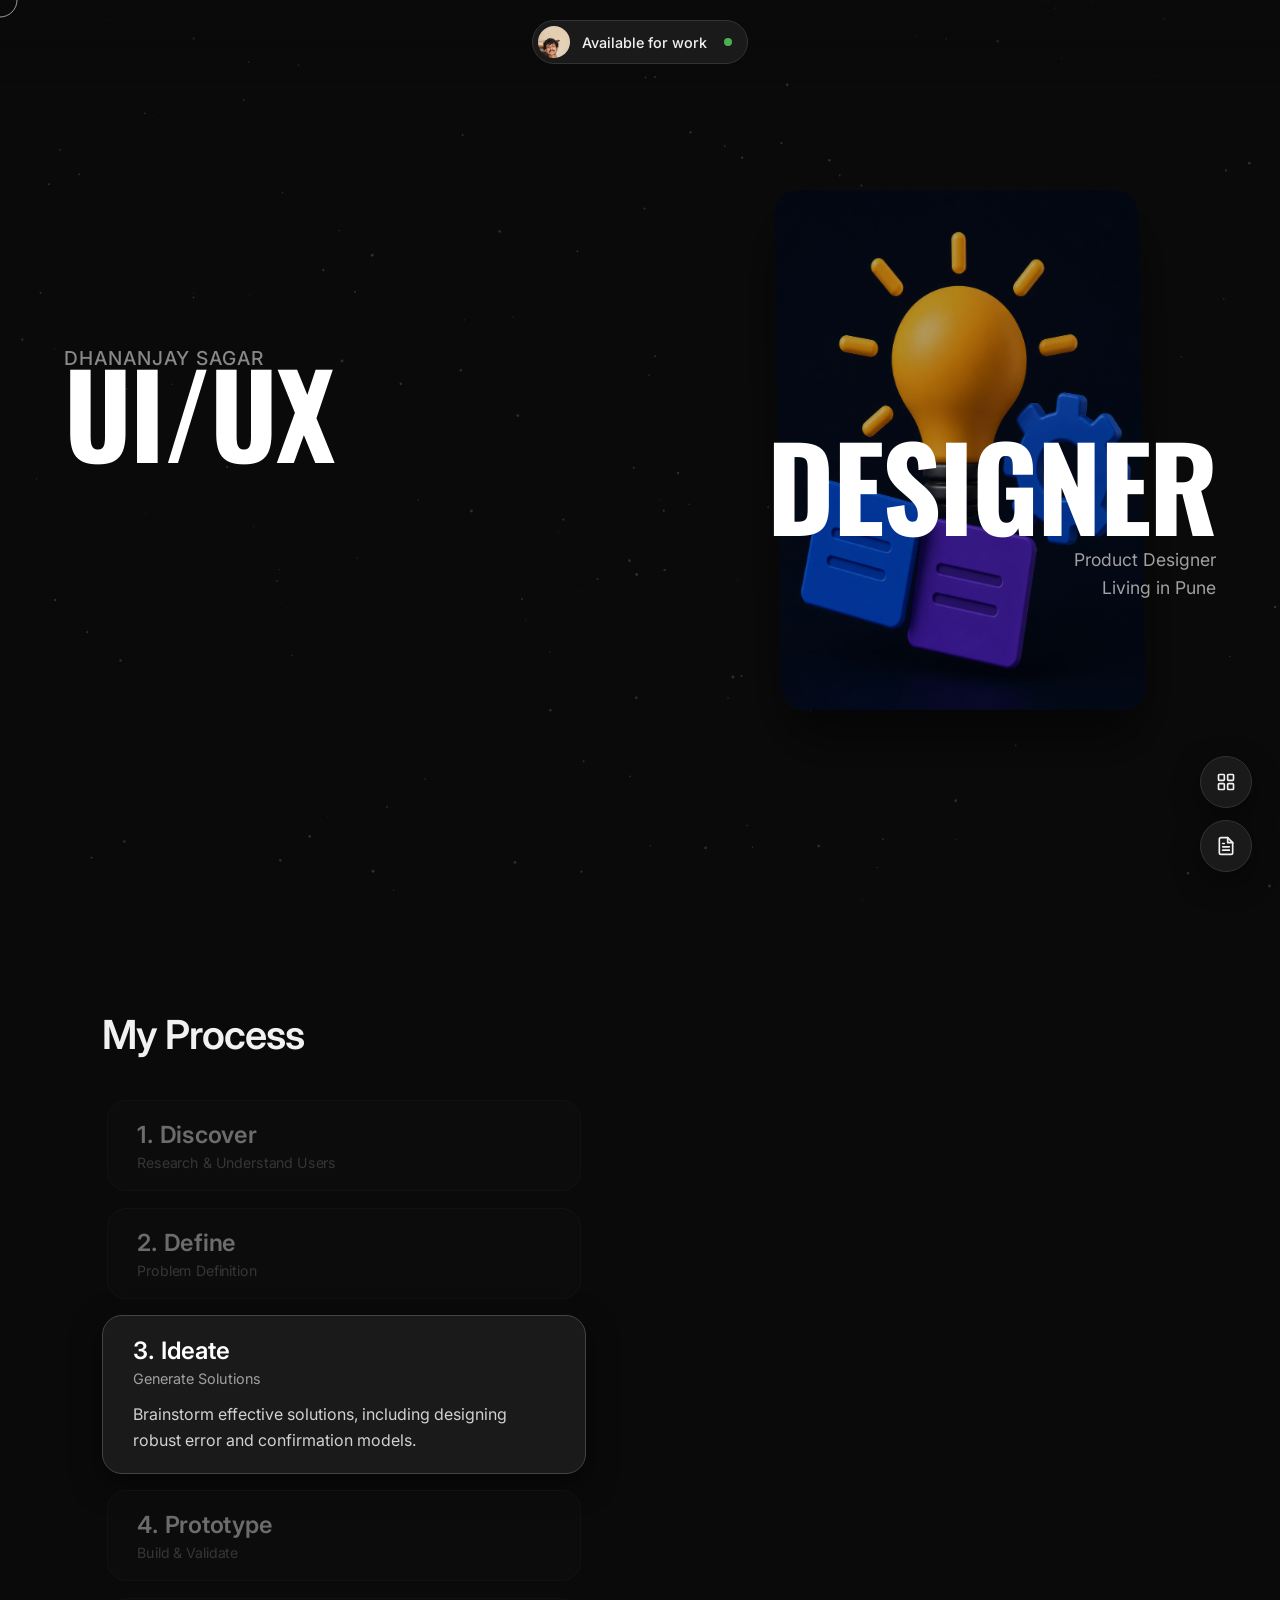
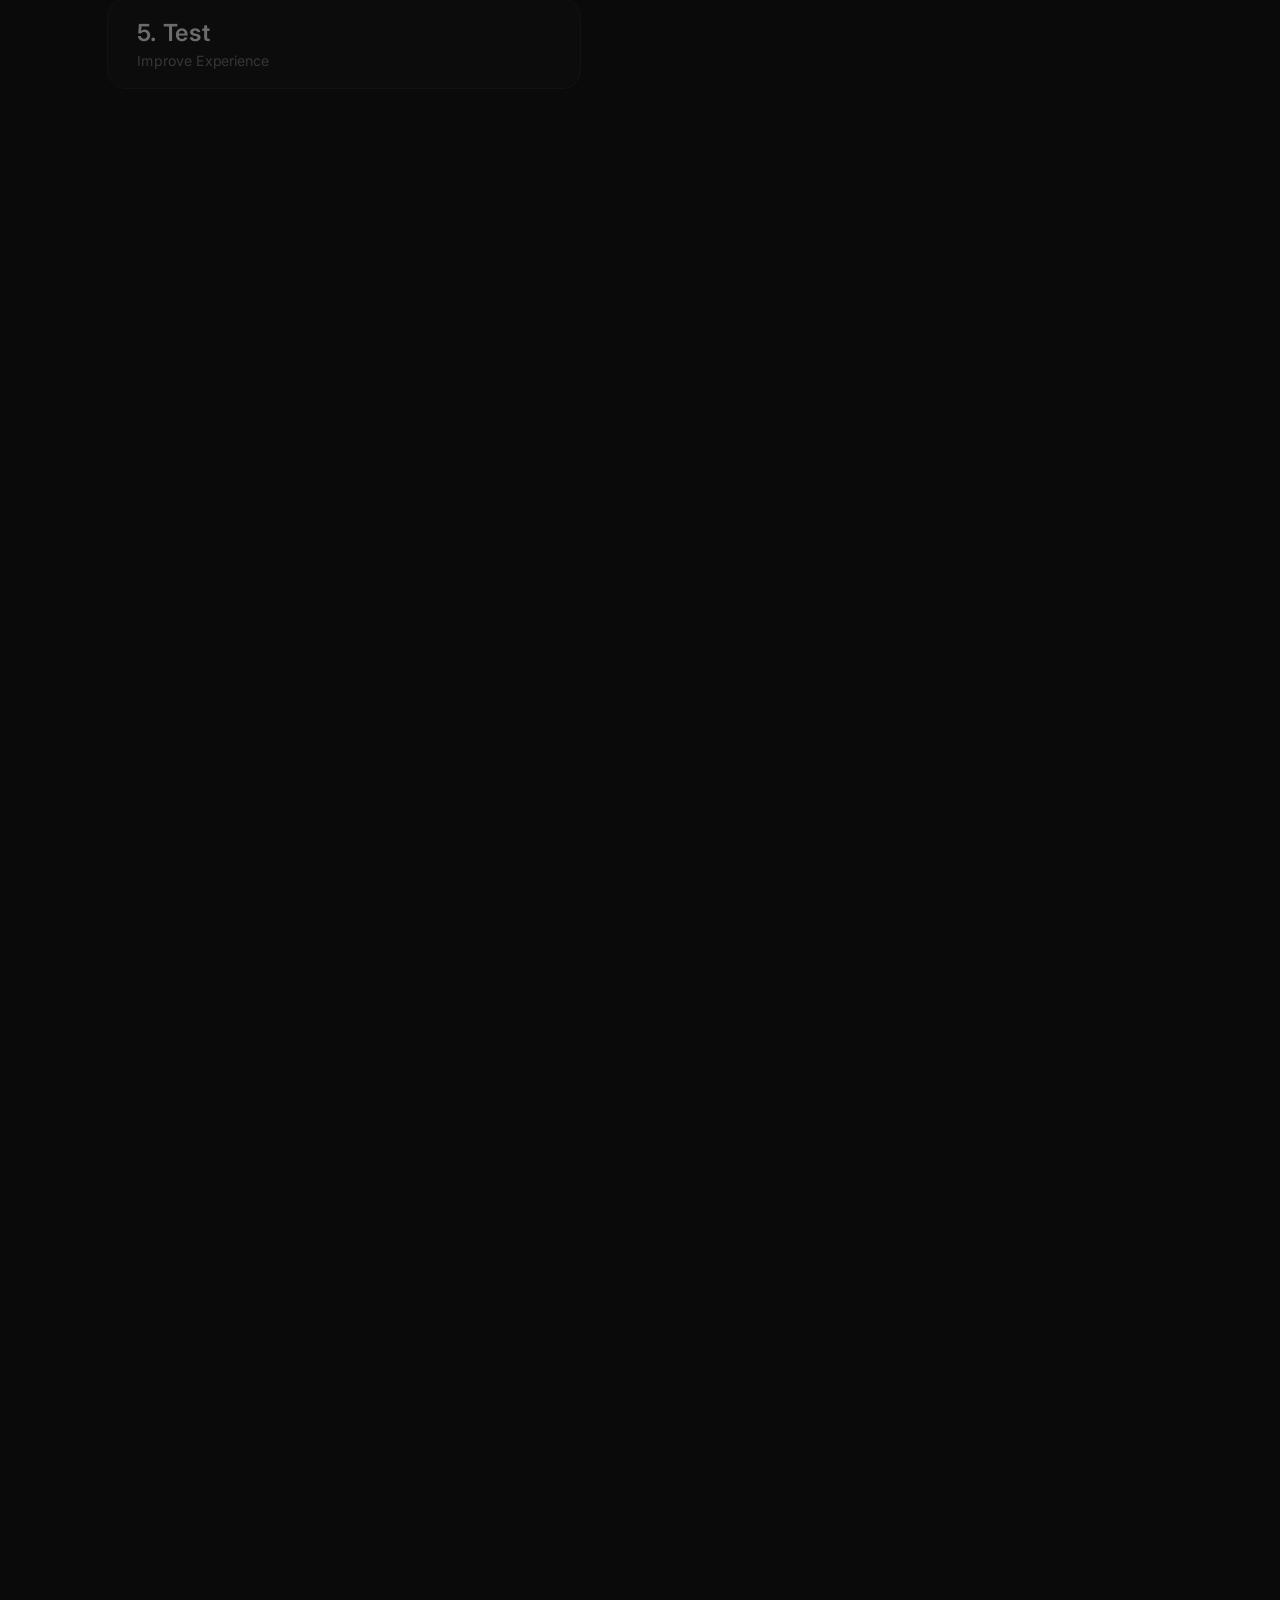
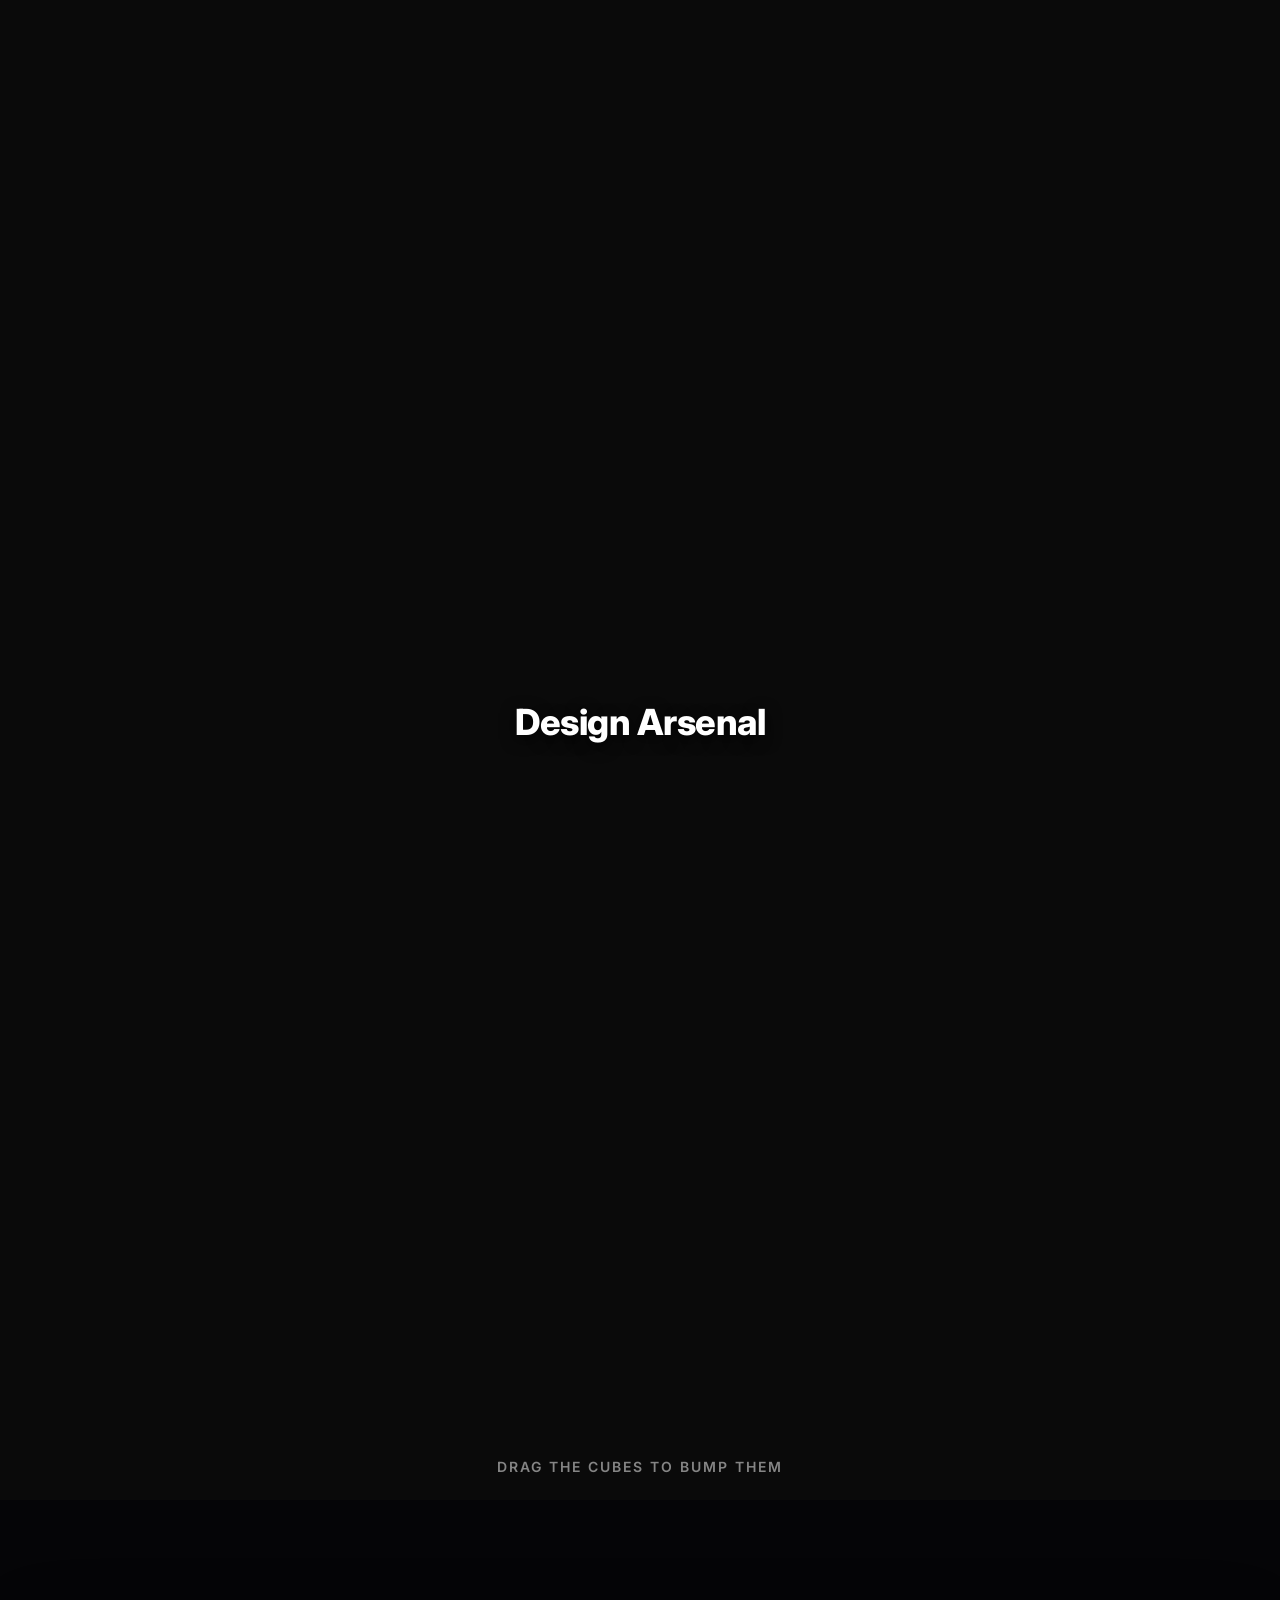
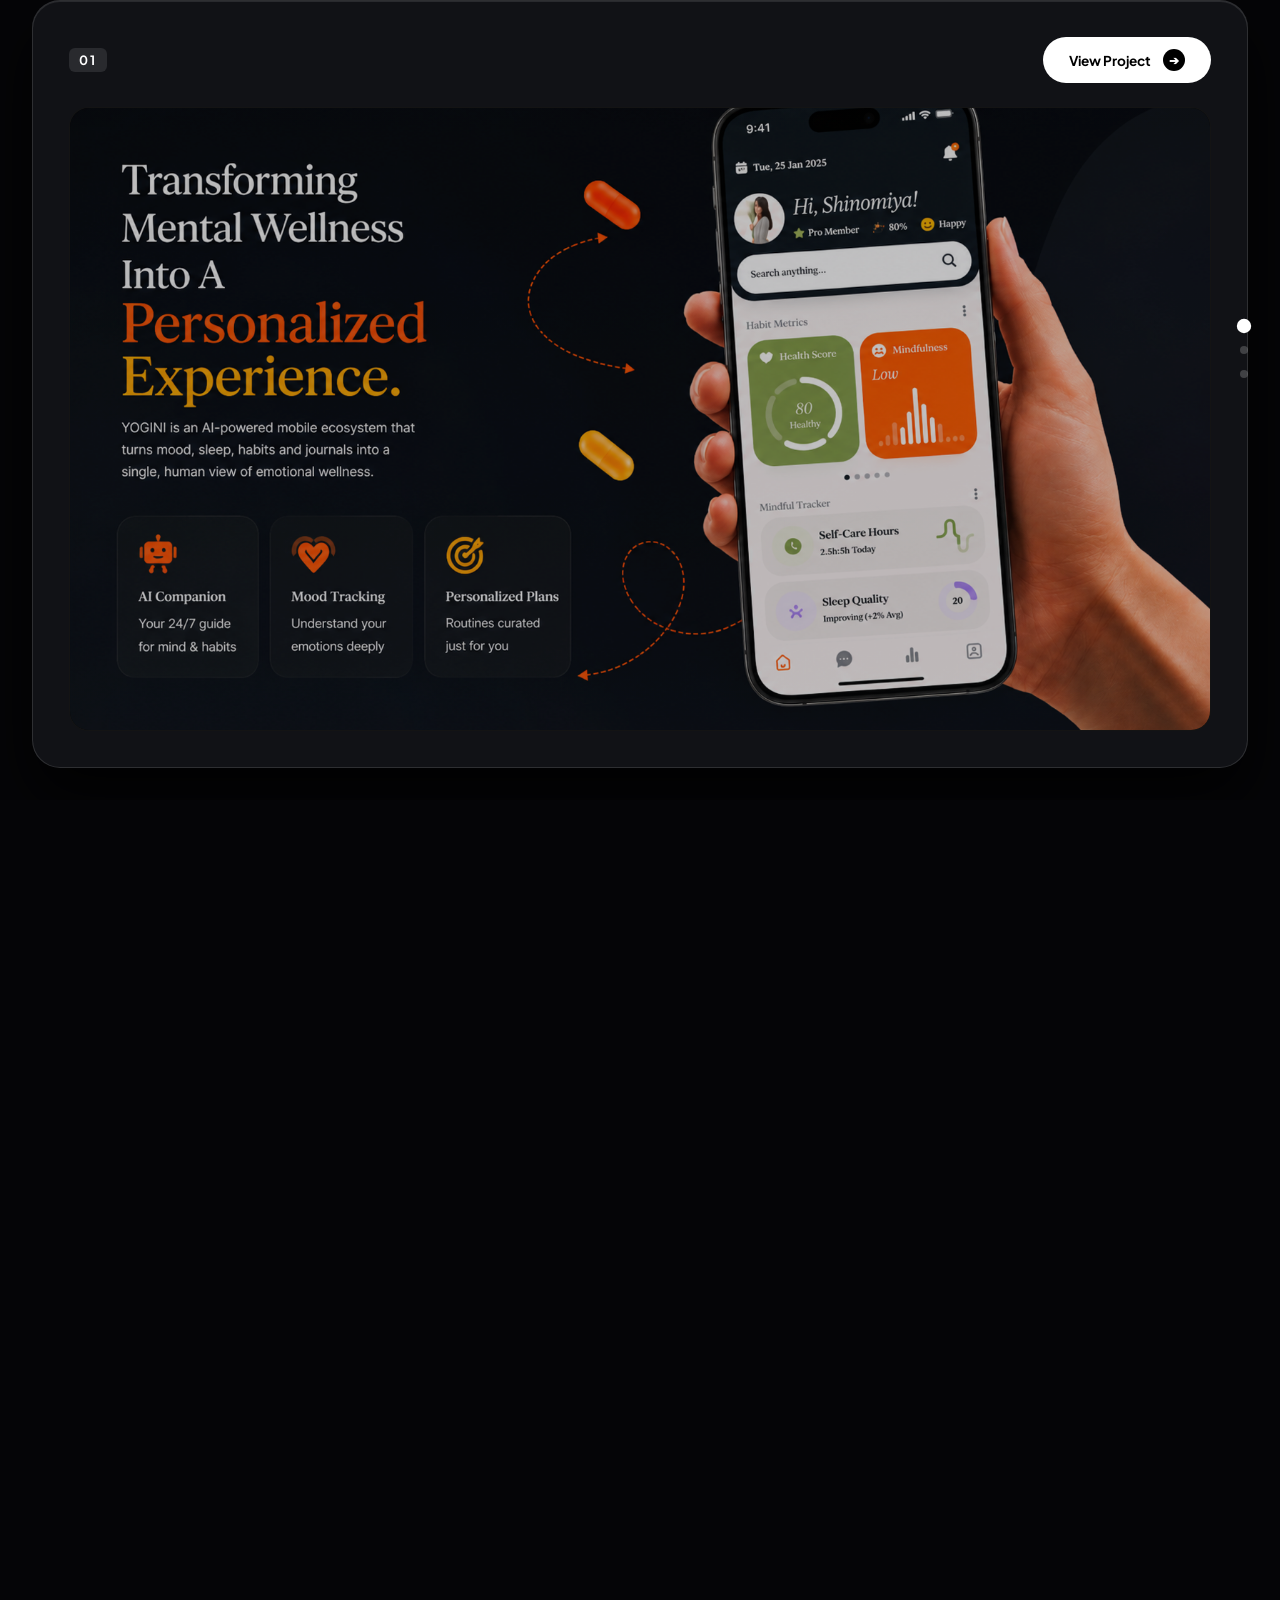
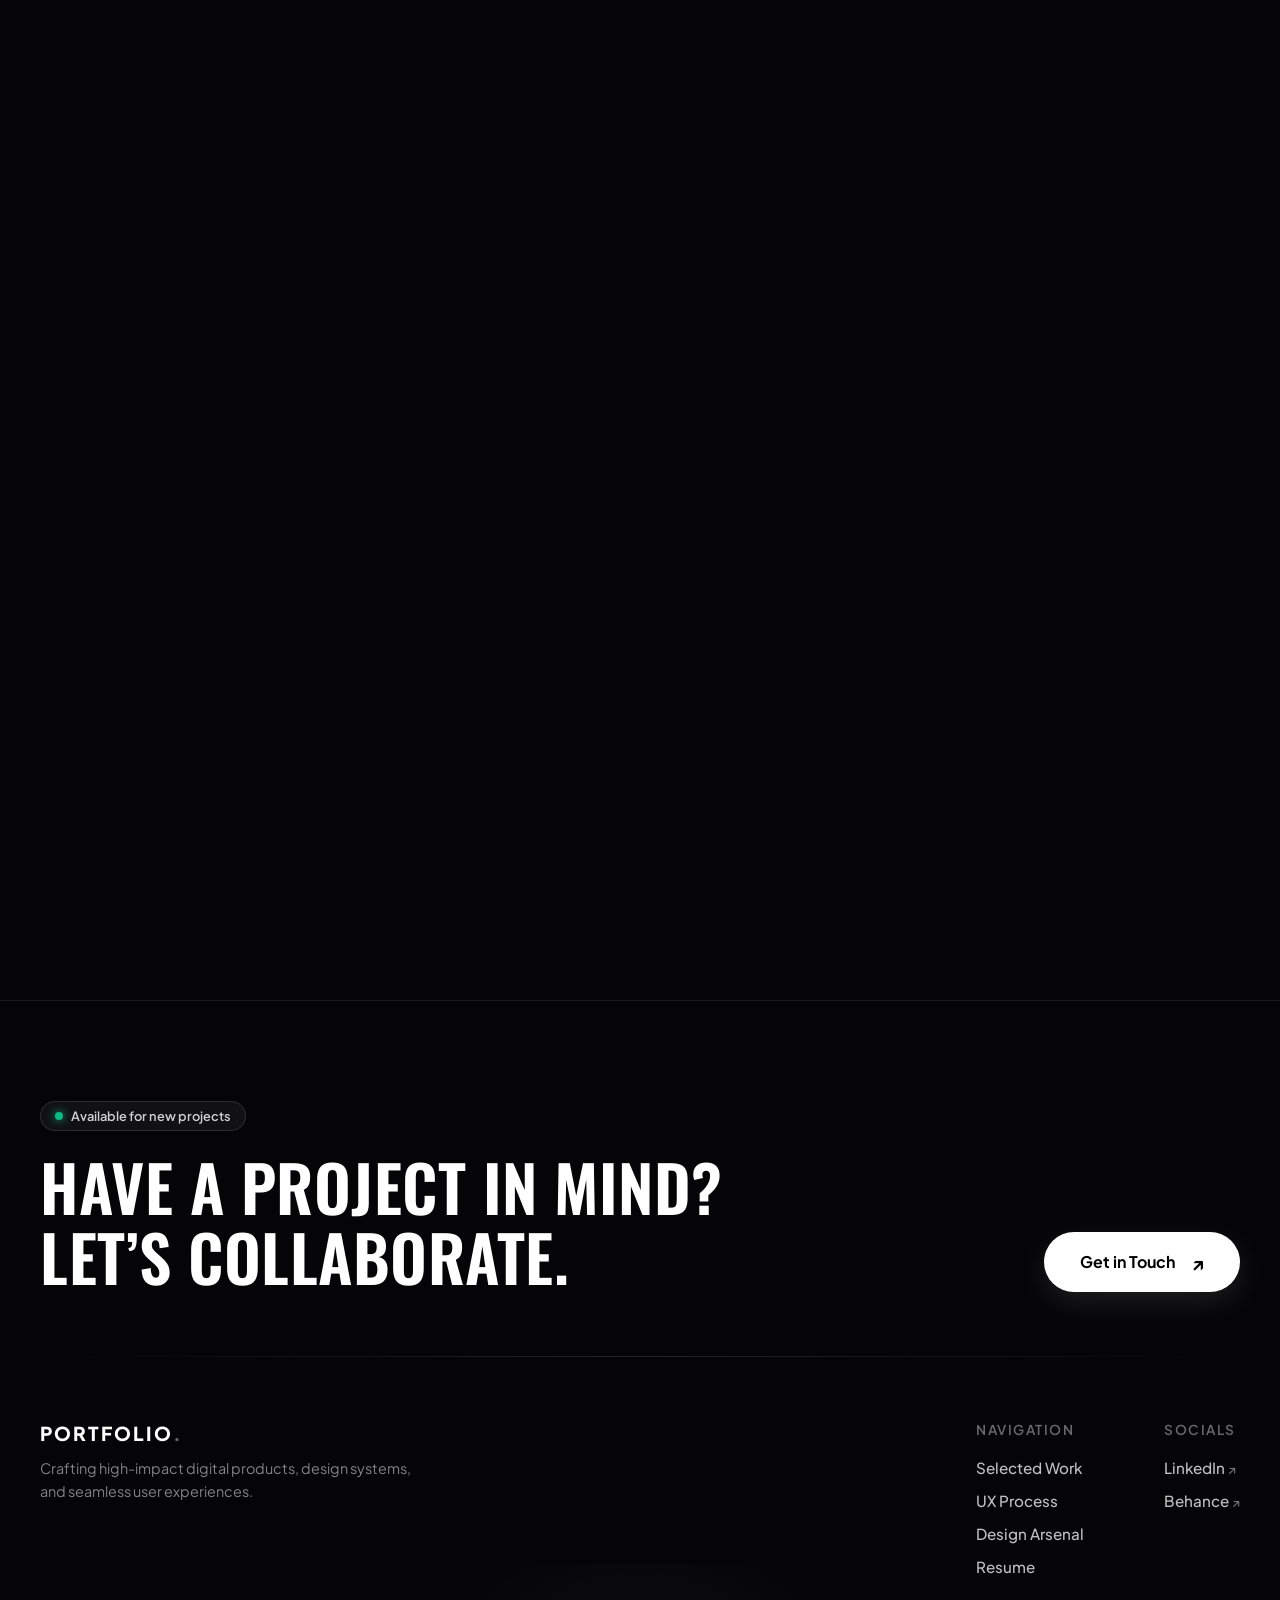
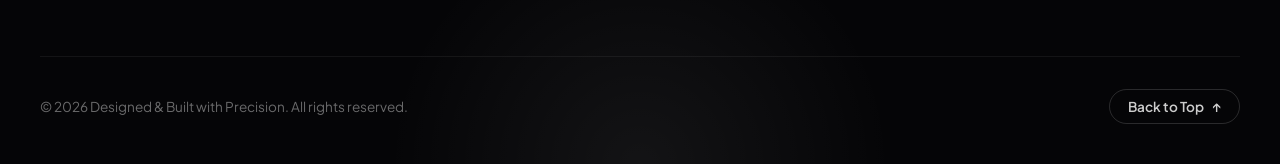
==== commit 1c31935e: "Refactor project UI and update styles" ====
--- a/index.html
+++ b/index.html
@@ -217,7 +217,6 @@
             <div class="showcase-dot active"></div>
             <div class="showcase-dot"></div>
             <div class="showcase-dot"></div>
-            <div class="showcase-dot"></div>
           </div>
 
           <div class="showcase-wrapper" id="showcase-wrapper">
@@ -225,7 +224,7 @@
               <div class="project-frame active">
                 <nav class="frame-navbar">
                   <div class="brand-logo">
-                    <span class="index">01</span> Runway — Native iOS
+                    <span class="index">01</span>
                   </div>
                   <button type="button" class="btn-project-action">
                     <span>View Project</span>
@@ -235,21 +234,13 @@
                 <div class="hero-banner">
                   <div class="overlay-gradient"></div>
                   <img src="assets/01.png" alt="Native iOS" />
-                  <div class="showcase-project-details">
-                    <div class="showcase-project-tag">
-                      iOS System Architecture
-                    </div>
-                    <h2 class="hero-headline">
-                      Runway — Native<br />iOS Design
-                    </h2>
-                  </div>
                 </div>
               </div>
 
               <div class="project-frame next-in-line">
                 <nav class="frame-navbar">
                   <div class="brand-logo">
-                    <span class="index">02</span> Runway — Native Android
+                    <span class="index">02</span>
                   </div>
                   <button type="button" class="btn-project-action">
                     <span>View Project</span>
@@ -259,19 +250,13 @@
                 <div class="hero-banner">
                   <div class="overlay-gradient"></div>
                   <img src="assets/travel/1.png" alt="Native Android" />
-                  <div class="showcase-project-details">
-                    <div class="showcase-project-tag">Android UI Ecosystem</div>
-                    <h2 class="hero-headline">
-                      Runway — Native<br />Android Design
-                    </h2>
-                  </div>
                 </div>
               </div>
 
               <div class="project-frame next-in-line">
                 <nav class="frame-navbar">
                   <div class="brand-logo">
-                    <span class="index">03</span> Runway — Fintech Case Study
+                    <span class="index">03</span>
                   </div>
                   <button type="button" class="btn-project-action">
                     <span>View Project</span>
@@ -284,37 +269,6 @@
                     src="assets/skill-gain/0.png"
                     alt="Fintech Case Study"
                   />
-                  <div class="showcase-project-details">
-                    <div class="showcase-project-tag">Case Study</div>
-                    <h2 class="hero-headline">
-                      Turn Your Finances<br />Into Smarter Decisions
-                    </h2>
-                  </div>
-                </div>
-              </div>
-
-              <div class="project-frame next-in-line">
-                <nav class="frame-navbar">
-                  <div class="brand-logo">
-                    <span class="index">04</span> Component System
-                  </div>
-                  <button type="button" class="btn-project-action">
-                    <span>View Project</span>
-                    <span class="btn-icon">➔</span>
-                  </button>
-                </nav>
-                <div class="hero-banner">
-                  <div class="overlay-gradient"></div>
-                  <img
-                    src="https://images.unsplash.com/photo-1581291518633-83b4ebd1d83e?auto=format&fit=crop&w=1600&q=80"
-                    alt="Design Infrastructure"
-                  />
-                  <div class="showcase-project-details">
-                    <div class="showcase-project-tag">Design Primitives</div>
-                    <h2 class="hero-headline">
-                      Headless UI Design<br />System Library
-                    </h2>
-                  </div>
                 </div>
               </div>
             </div>
--- a/css/main.css
+++ b/css/main.css
@@ -493,7 +493,7 @@
   position: relative;
   z-index: 20;
   width: 100%;
-  height: 400vh;
+  height: 300vh;
   background-color: #050507;
 }
 
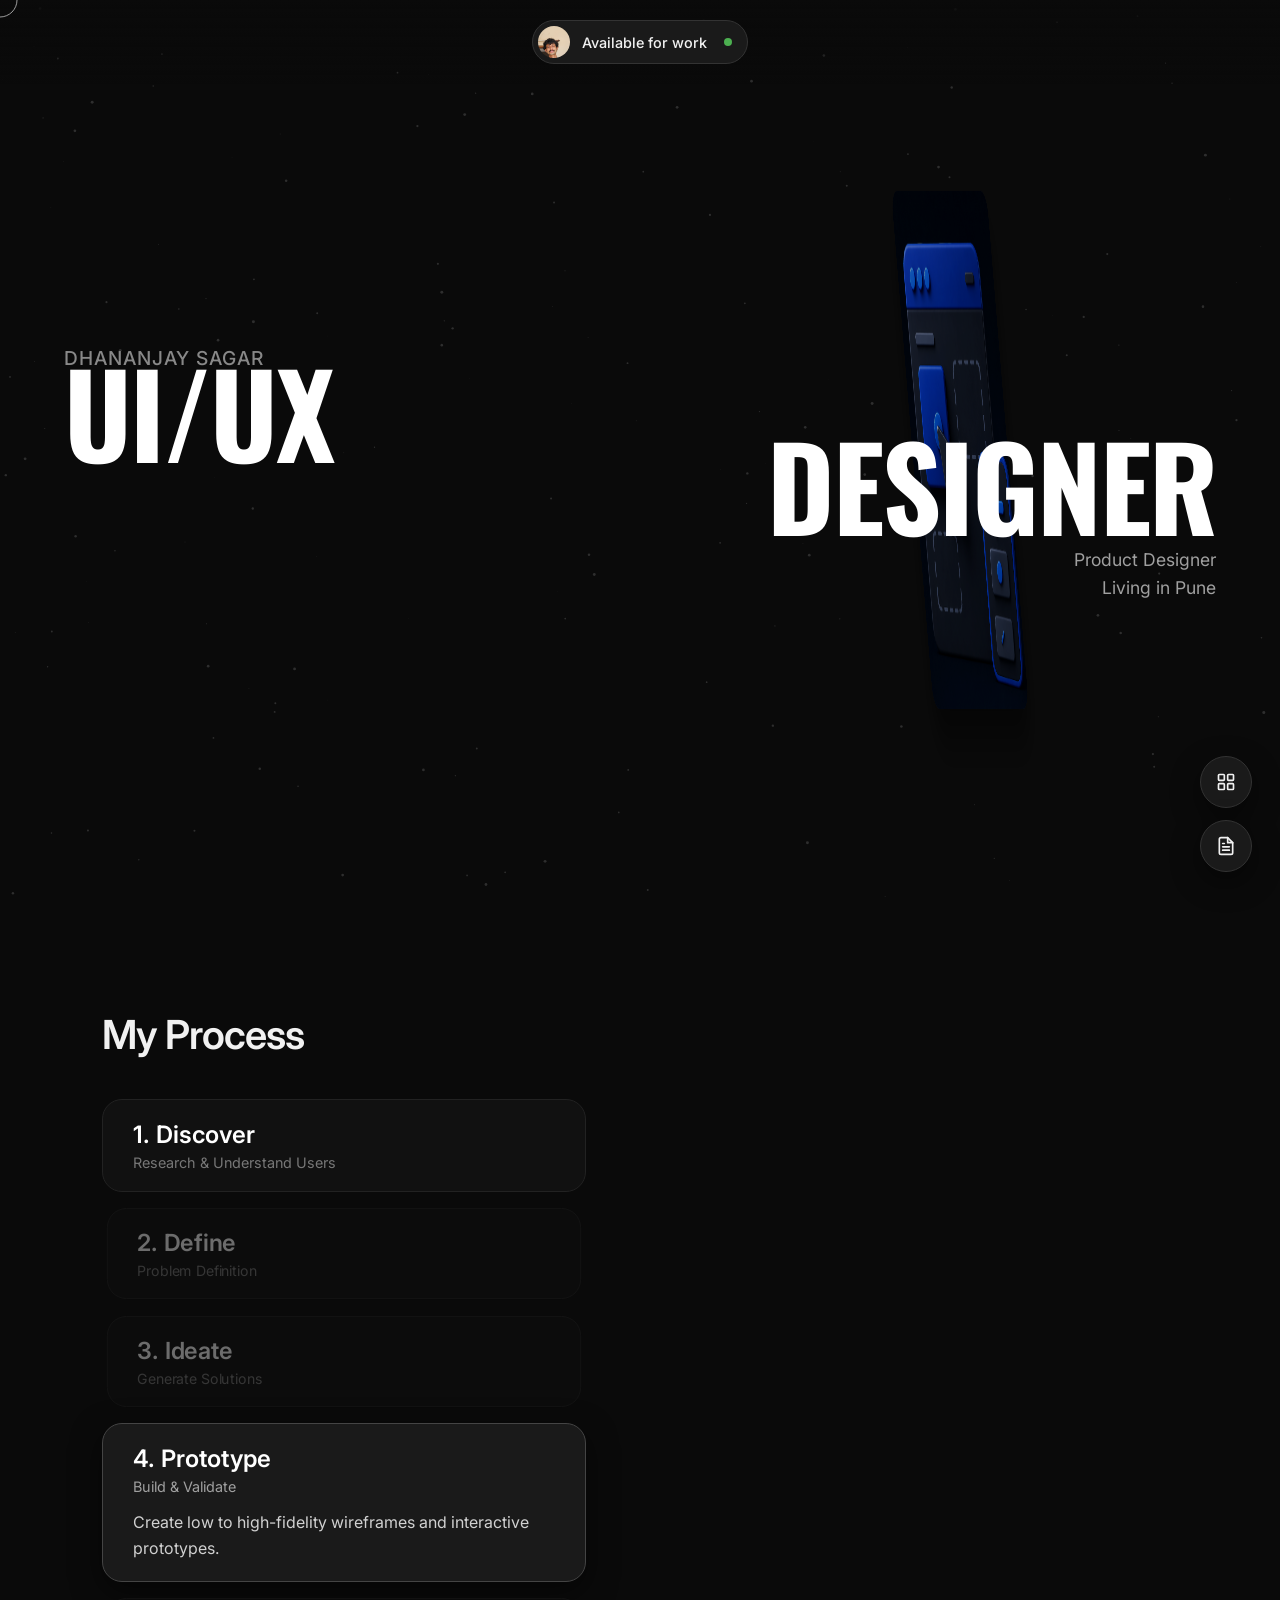
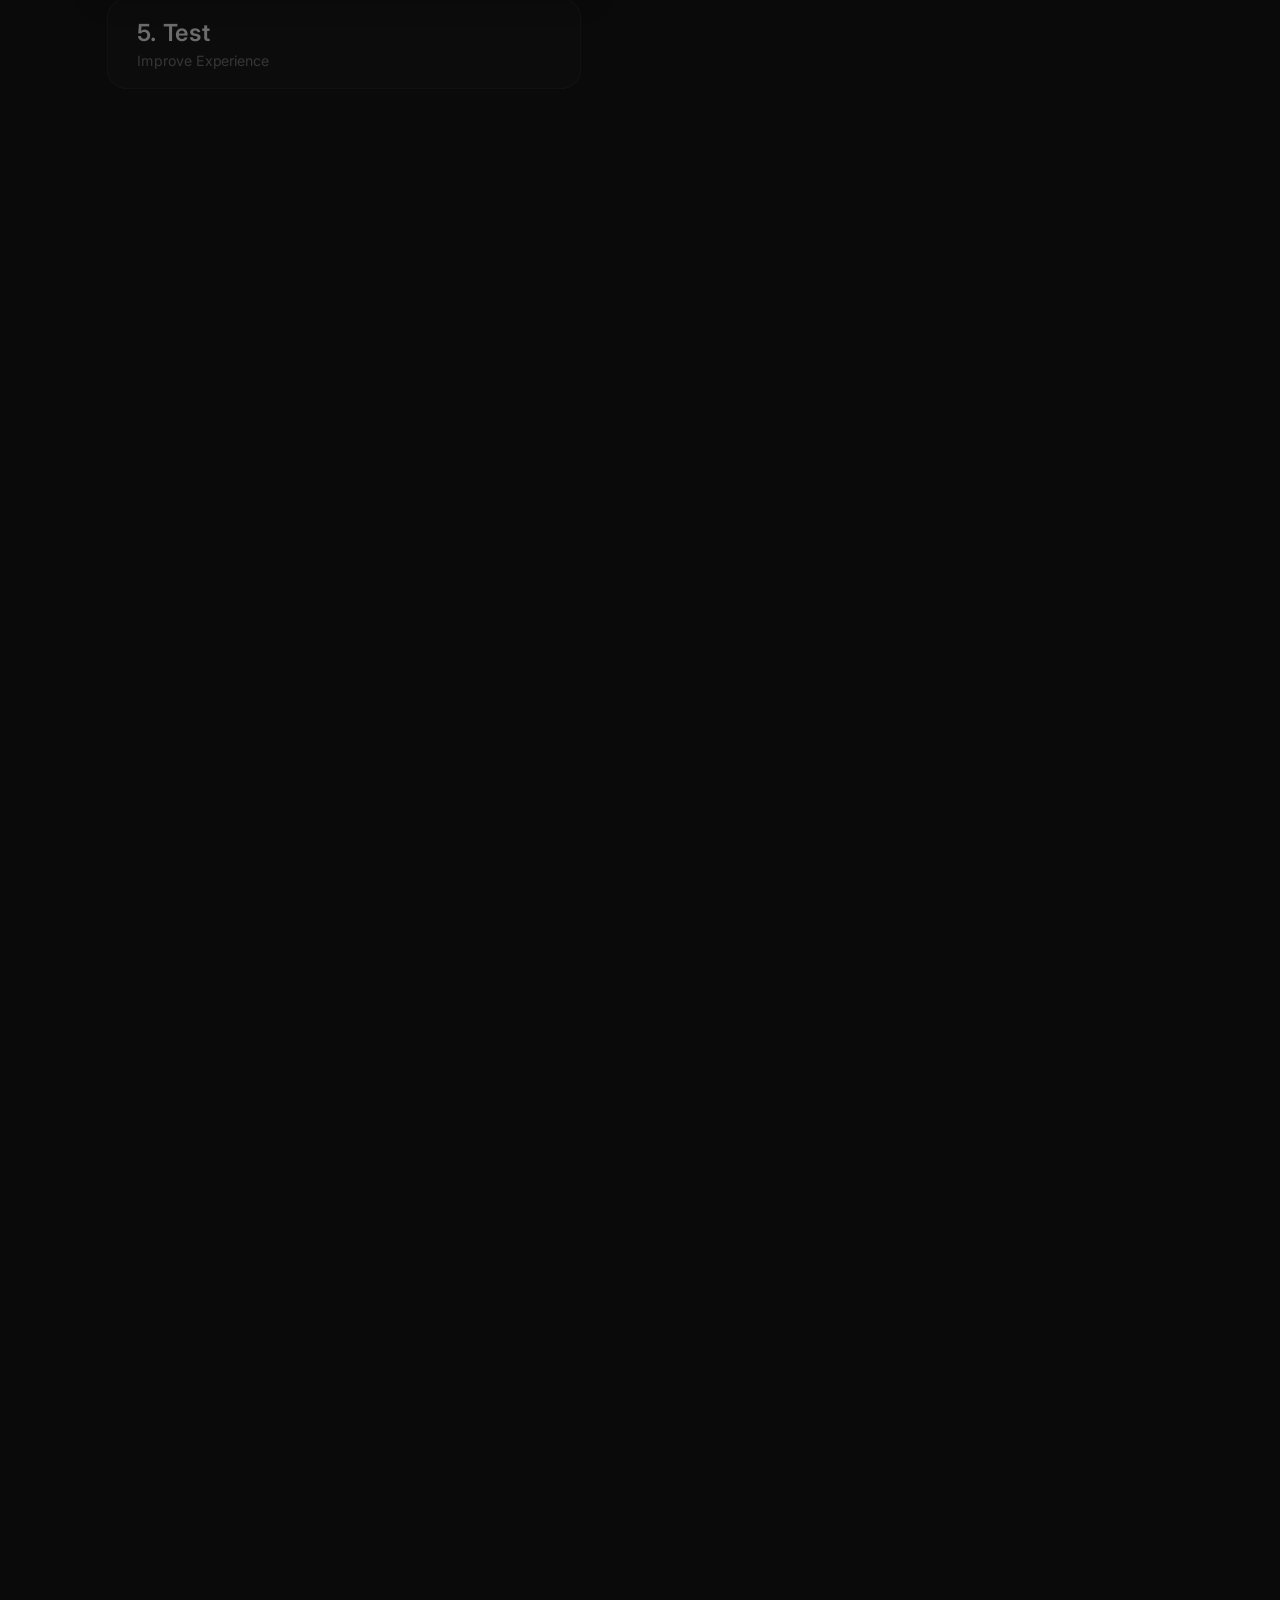
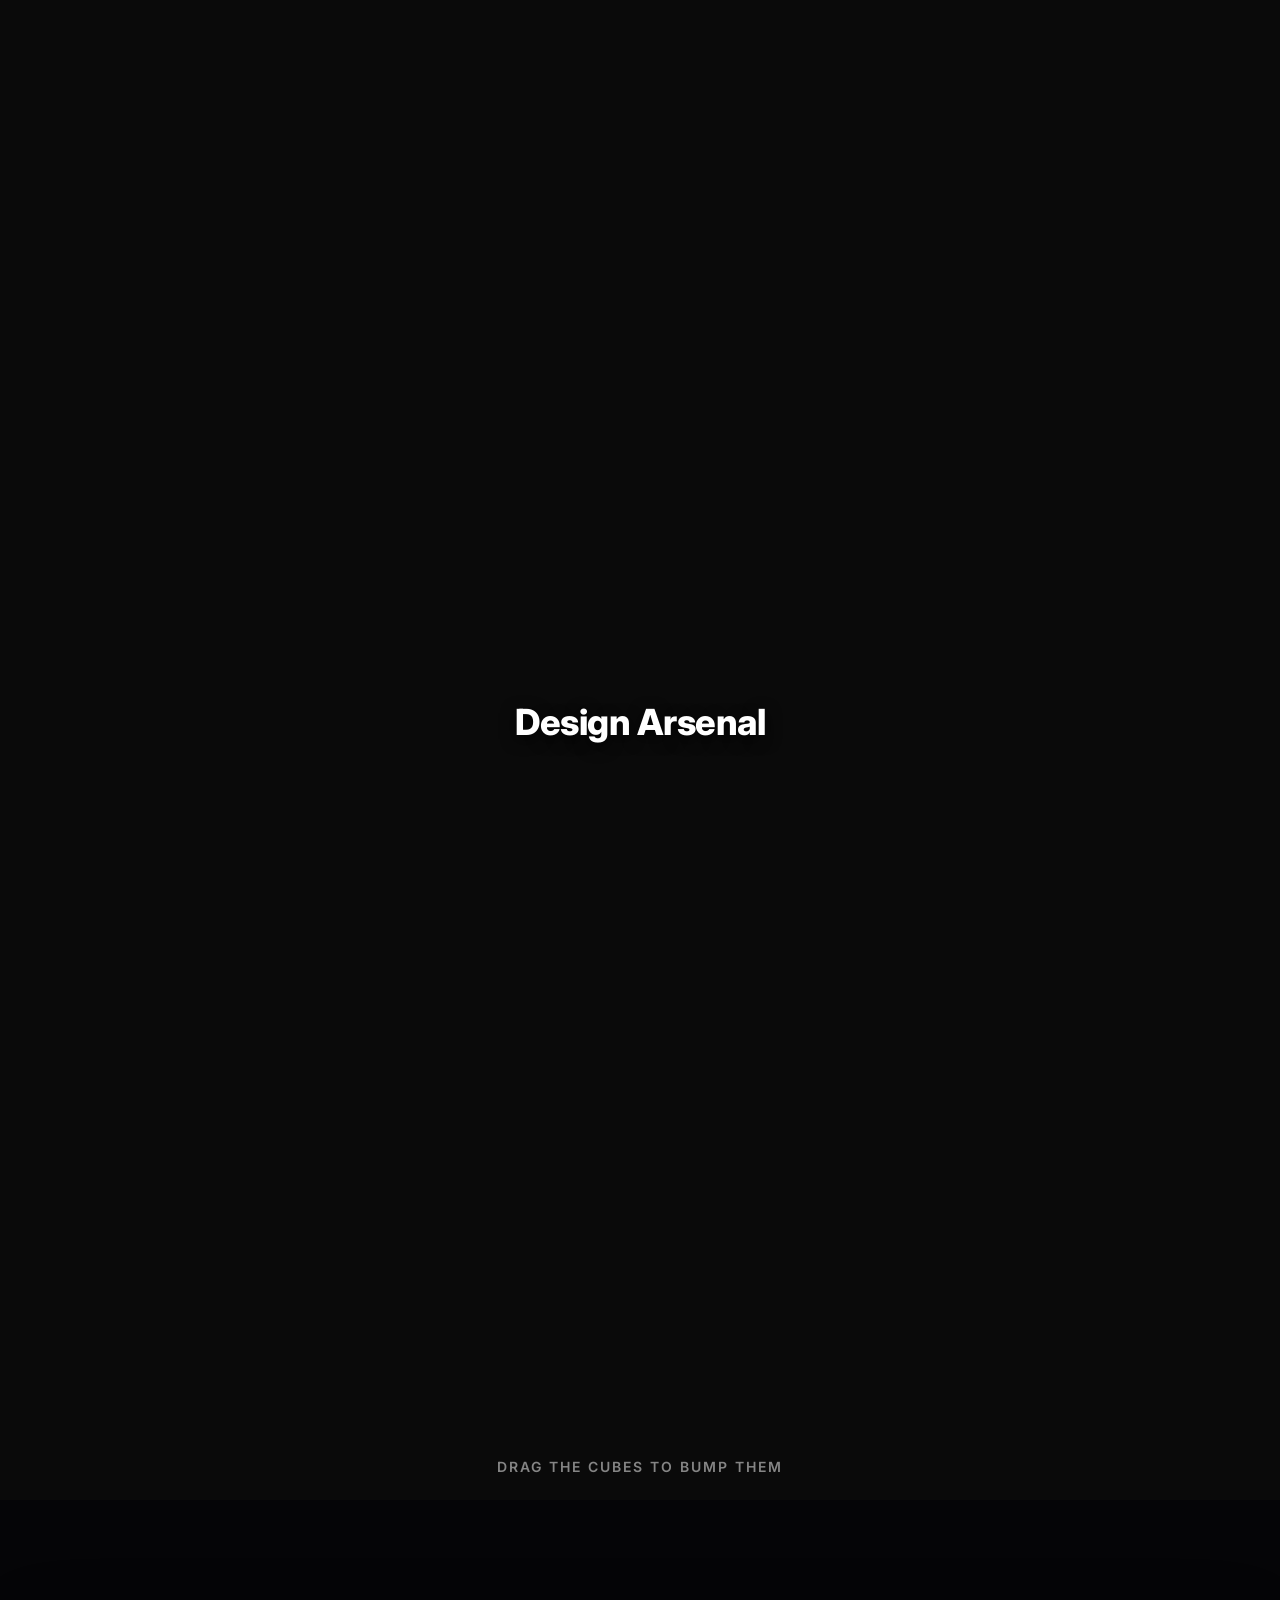
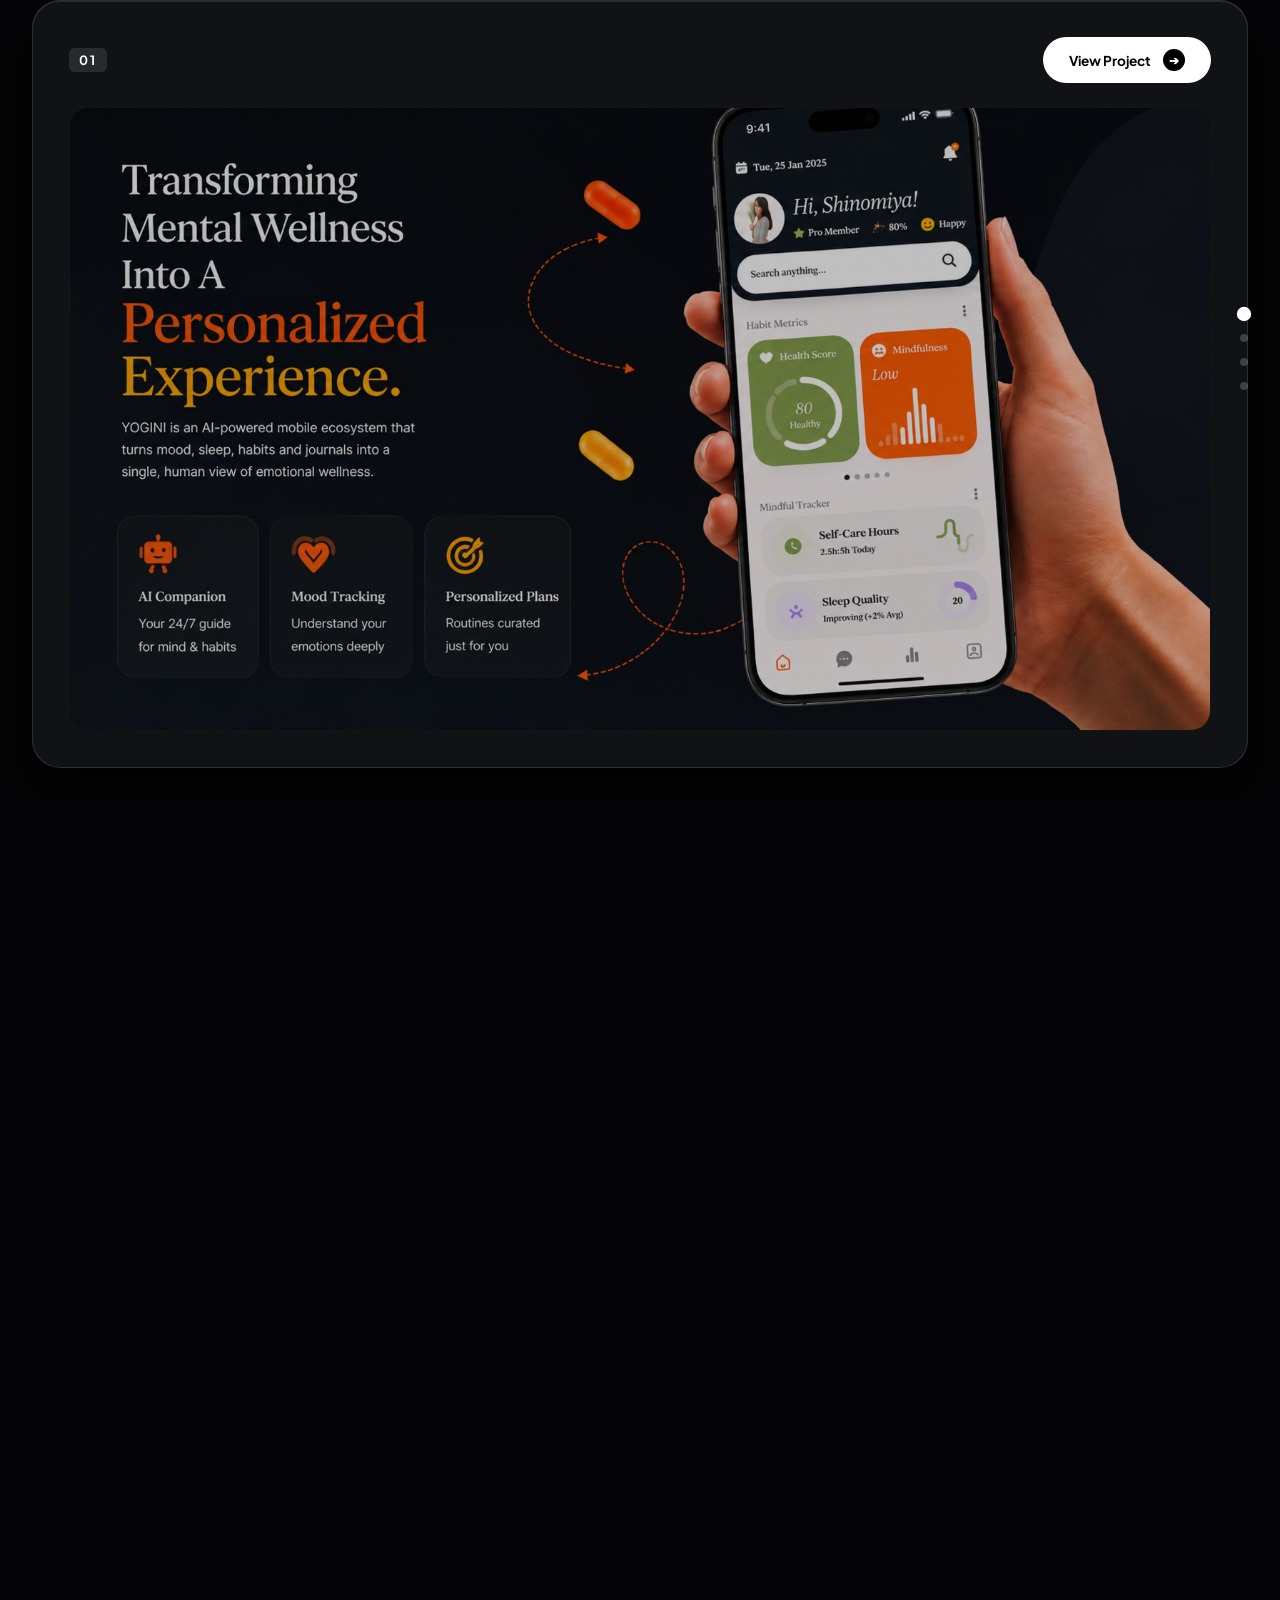
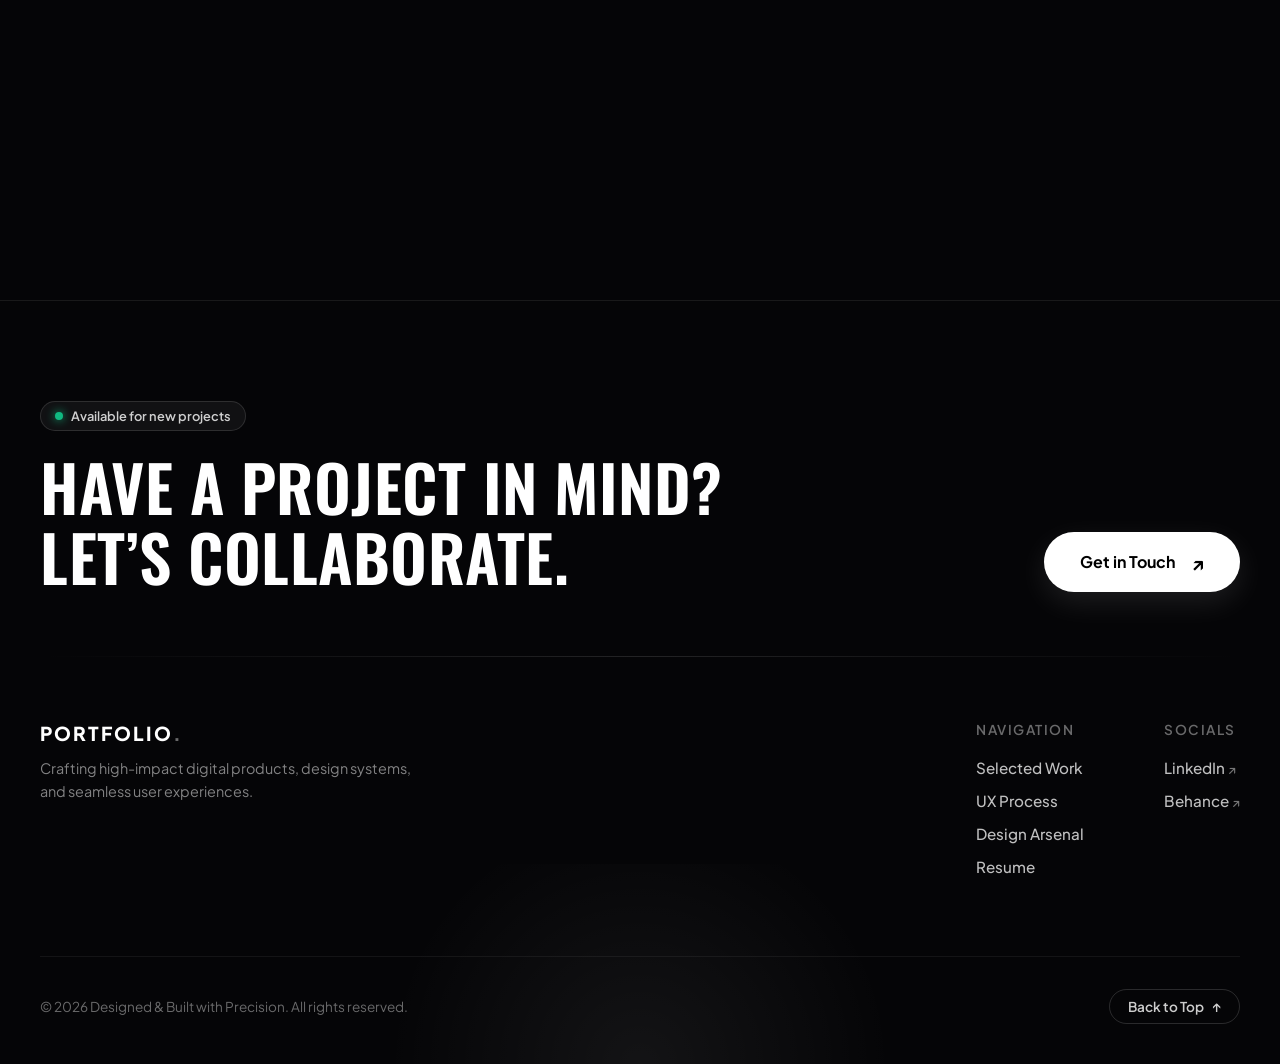
==== commit 165ea16b: "feat: add Telecalling Platform project and inline resume overlay" ====
--- a/index.html
+++ b/index.html
@@ -58,10 +58,9 @@
       <a
         href="RESUMEFORPORTFOLIO.HTML"
         class="corner-btn"
+        id="btn-open-resume"
         title="Resume"
         aria-label="Open resume"
-        target="_blank"
-        rel="noopener noreferrer"
       >
         <svg
           viewBox="0 0 24 24"
@@ -217,6 +216,7 @@
             <div class="showcase-dot active"></div>
             <div class="showcase-dot"></div>
             <div class="showcase-dot"></div>
+            <div class="showcase-dot"></div>
           </div>
 
           <div class="showcase-wrapper" id="showcase-wrapper">
@@ -271,6 +271,25 @@
                   />
                 </div>
               </div>
+
+              <div class="project-frame next-in-line">
+                <nav class="frame-navbar">
+                  <div class="brand-logo">
+                    <span class="index">04</span>
+                  </div>
+                  <button type="button" class="btn-project-action">
+                    <span>View Project</span>
+                    <span class="btn-icon">➔</span>
+                  </button>
+                </nav>
+                <div class="hero-banner">
+                  <div class="overlay-gradient"></div>
+                  <img
+                    src="assets/tele-call/1.png"
+                    alt="Telecalling Platform"
+                  />
+                </div>
+              </div>
             </div>
           </div>
         </div>
@@ -316,10 +335,7 @@
               <a href="#showcase">Selected Work</a>
               <a href="#process">UX Process</a>
               <a href="#tools">Design Arsenal</a>
-              <a
-                href="RESUMEFORPORTFOLIO.HTML"
-                target="_blank"
-                rel="noopener noreferrer"
+              <a href="RESUMEFORPORTFOLIO.HTML" class="btn-open-resume"
                 >Resume</a
               >
             </div>
@@ -378,6 +394,16 @@
       </div>
     </div>
 
+    <!-- Resume overlay -->
+    <div class="resume-page" id="resume-page" aria-hidden="true">
+      <iframe
+        id="resume-frame"
+        class="resume-frame"
+        title="Resume"
+        src="about:blank"
+      ></iframe>
+    </div>
+
     <script src="js/portfolio.js"></script>
     <script type="module" src="js/tools.js"></script>
     <script src="js/project-ui.js"></script>
--- a/css/main.css
+++ b/css/main.css
@@ -493,7 +493,7 @@
   position: relative;
   z-index: 20;
   width: 100%;
-  height: 300vh;
+  height: 400vh;
   background-color: #050507;
 }
 
@@ -863,6 +863,45 @@
   margin: 0;
   padding: 0;
   border: none;
+}
+
+.resume-page {
+  position: fixed;
+  inset: 0;
+  width: 100%;
+  height: 100%;
+  background-color: #050507;
+  z-index: 1100;
+  display: flex;
+  flex-direction: column;
+  opacity: 0;
+  visibility: hidden;
+  pointer-events: none;
+  transition: opacity 0.4s ease, visibility 0.4s ease;
+}
+
+.resume-page.active {
+  opacity: 1;
+  visibility: visible;
+  pointer-events: auto;
+}
+
+body.resume-open {
+  overflow: hidden;
+}
+
+body.resume-open .site-nav,
+body.resume-open .sticky-visual-container,
+body.resume-open .corner-actions {
+  opacity: 0;
+  pointer-events: none;
+}
+
+.resume-frame {
+  flex: 1;
+  width: 100%;
+  border: none;
+  background: #ffffff;
 }
 
 /* =========================================
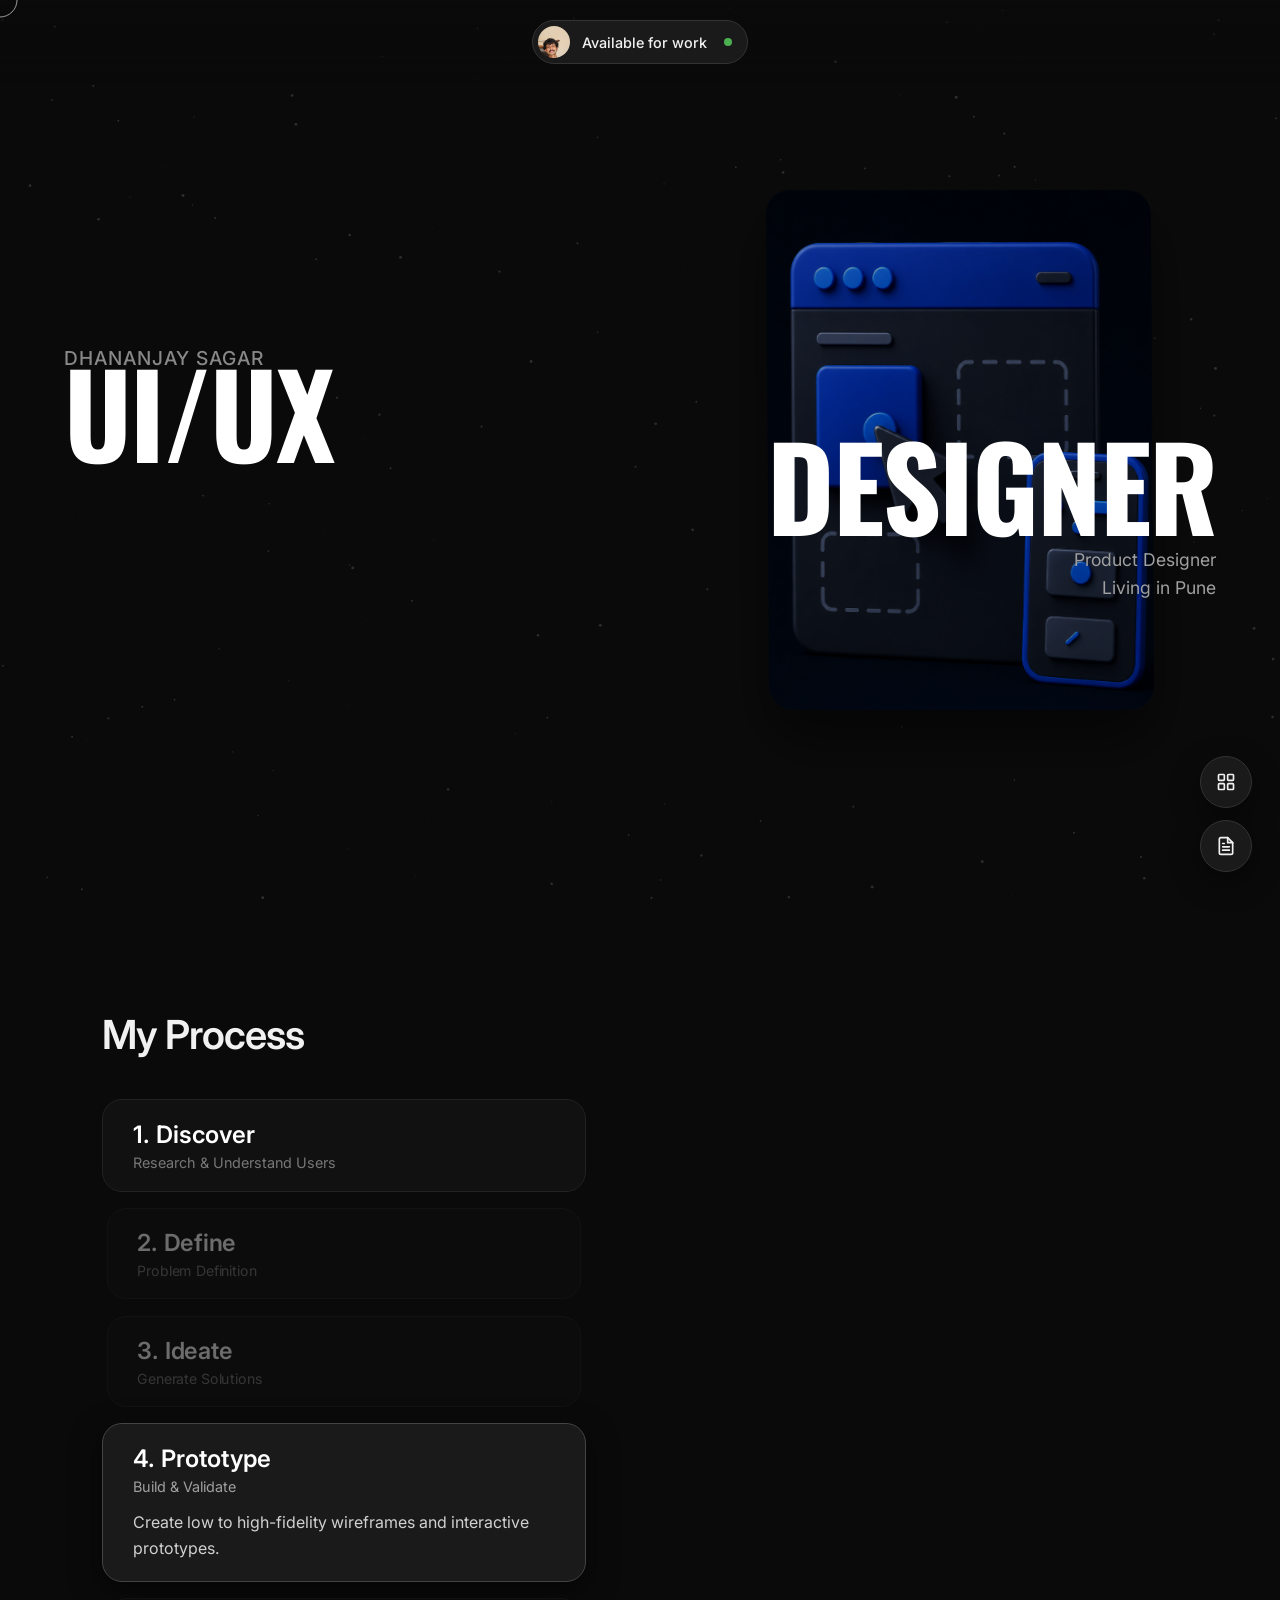
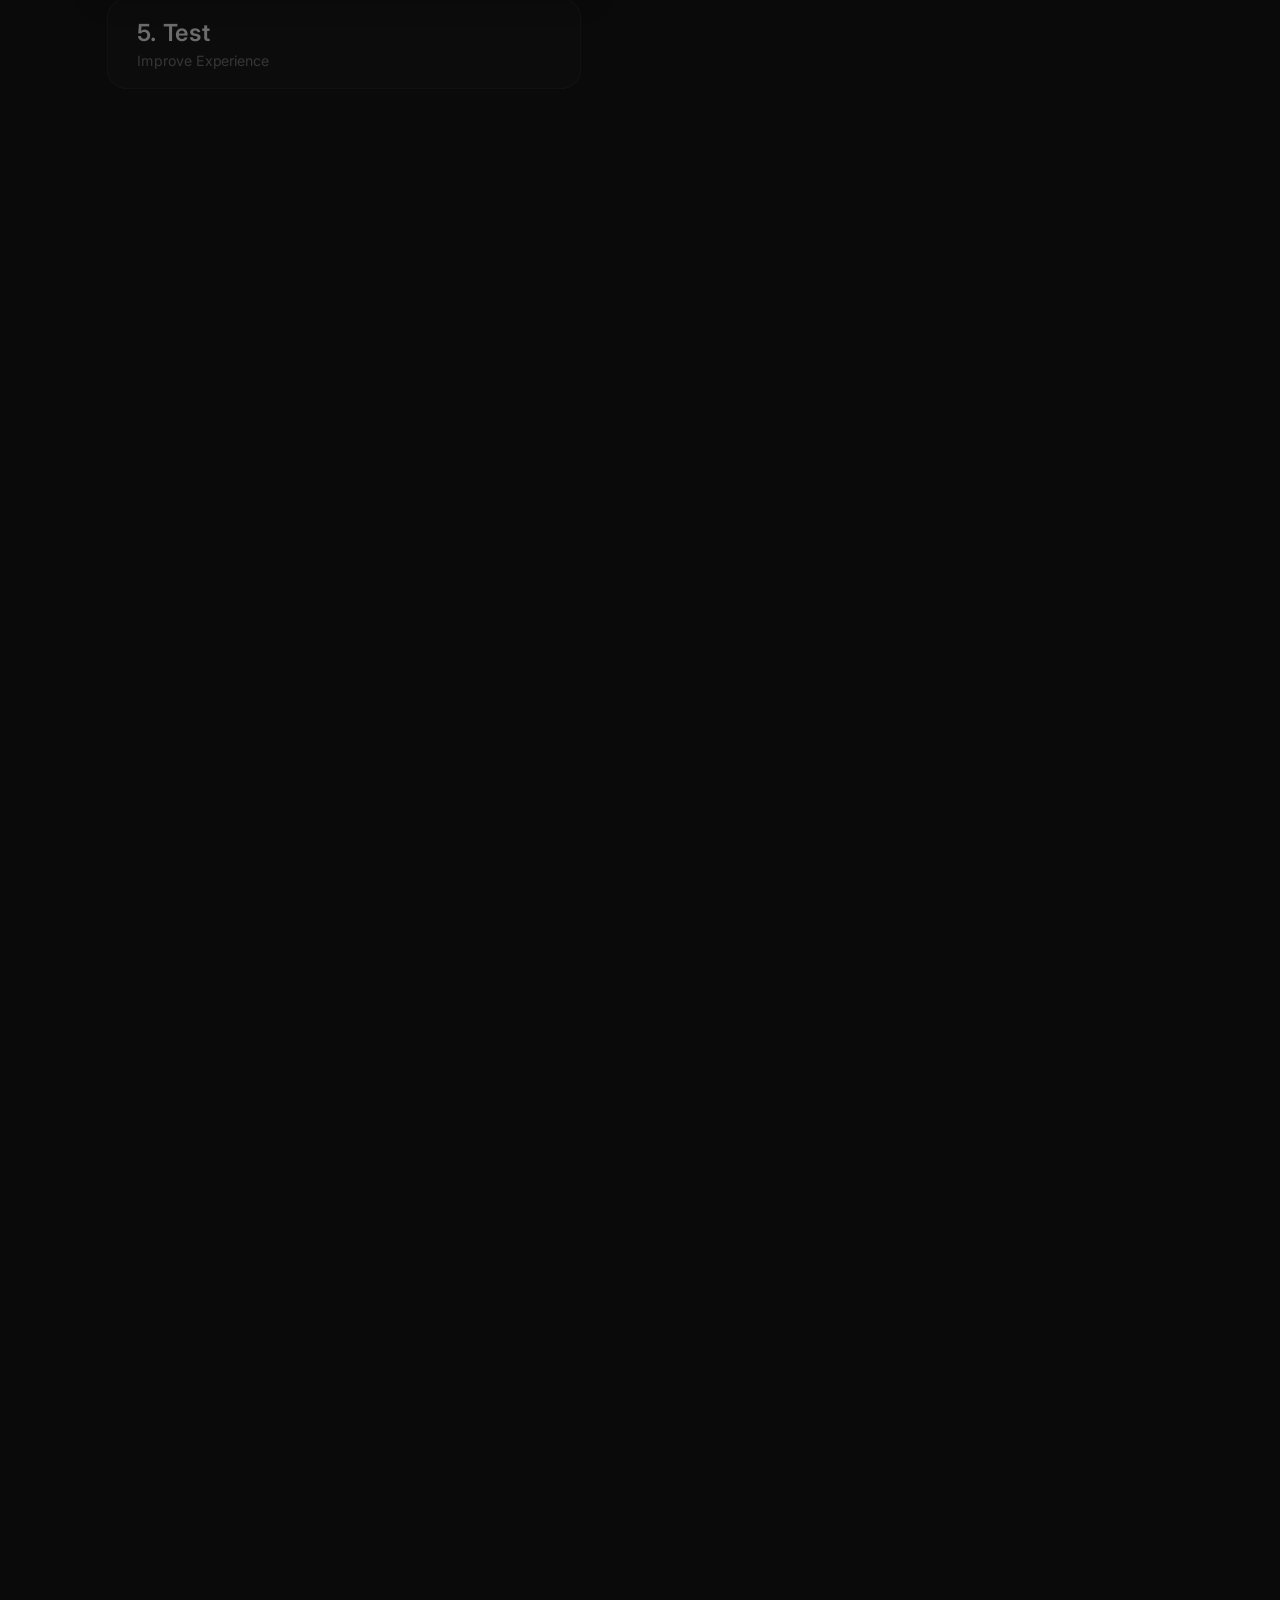
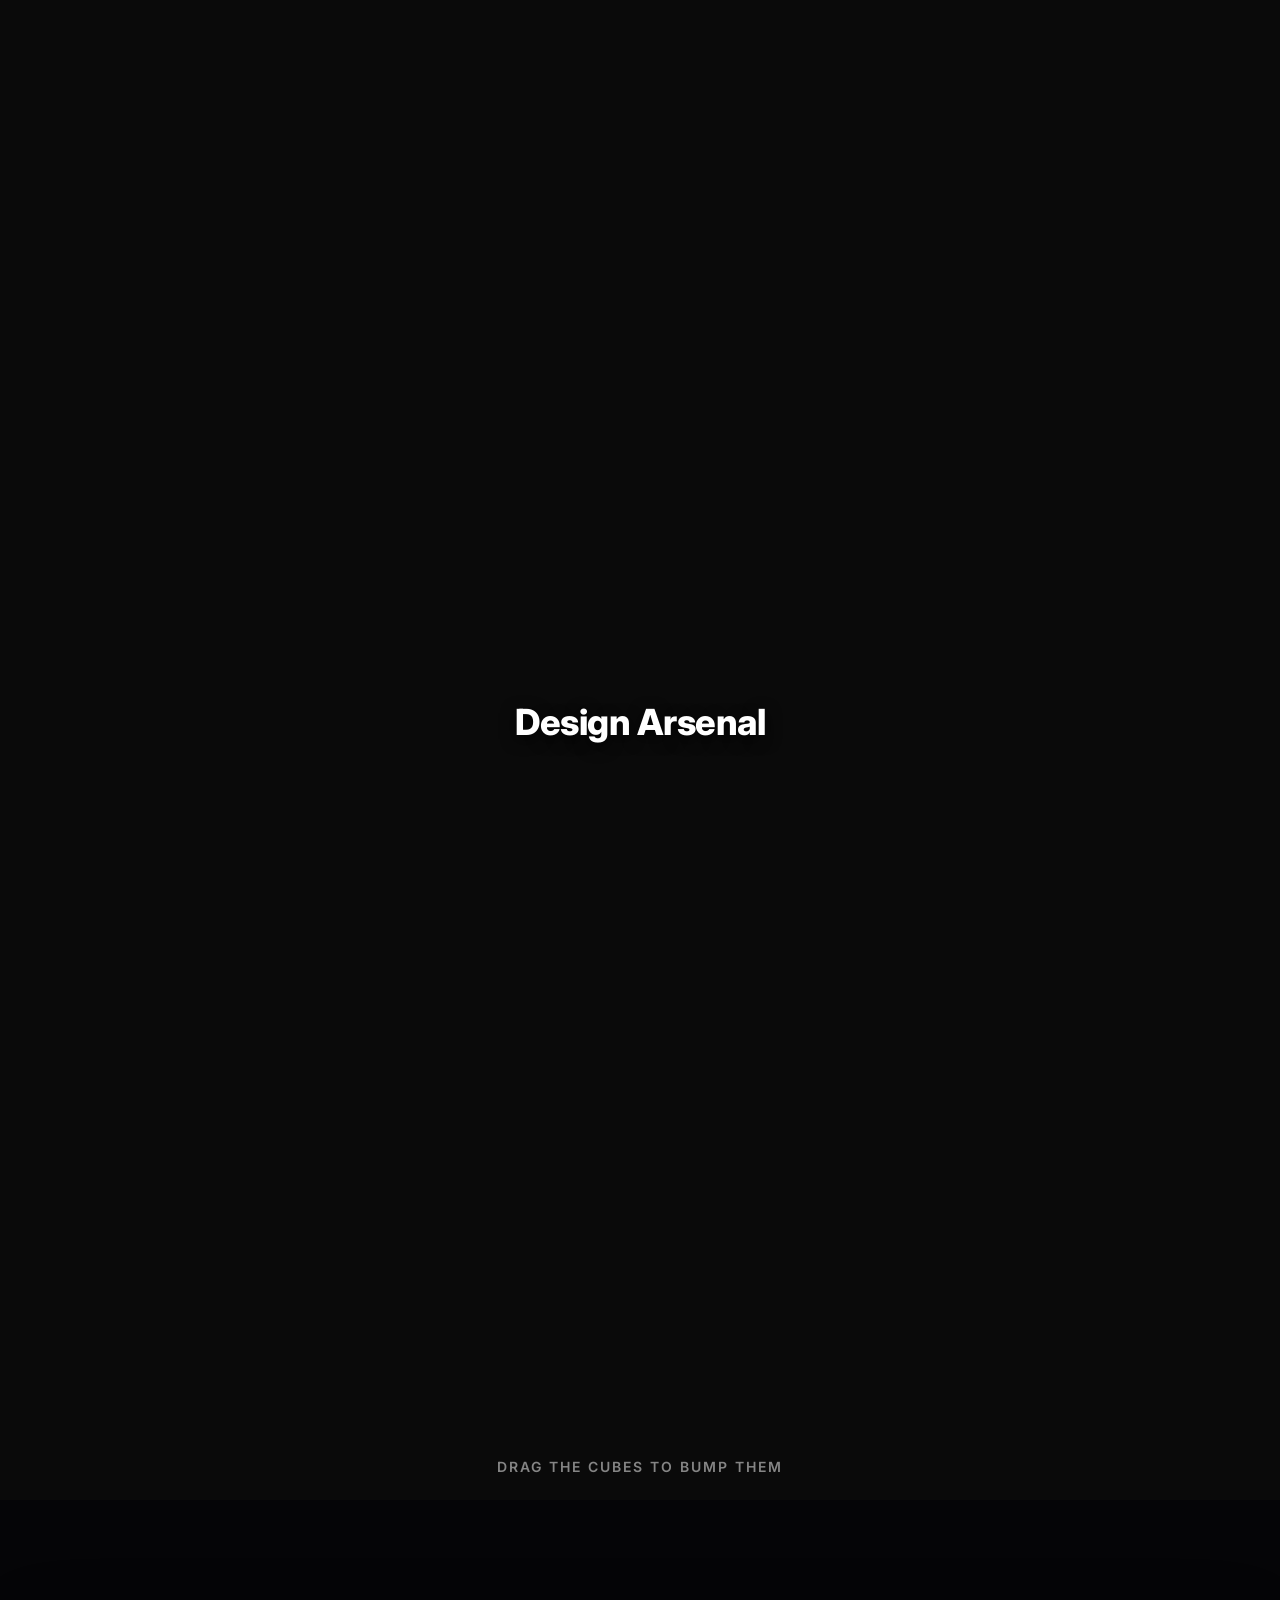
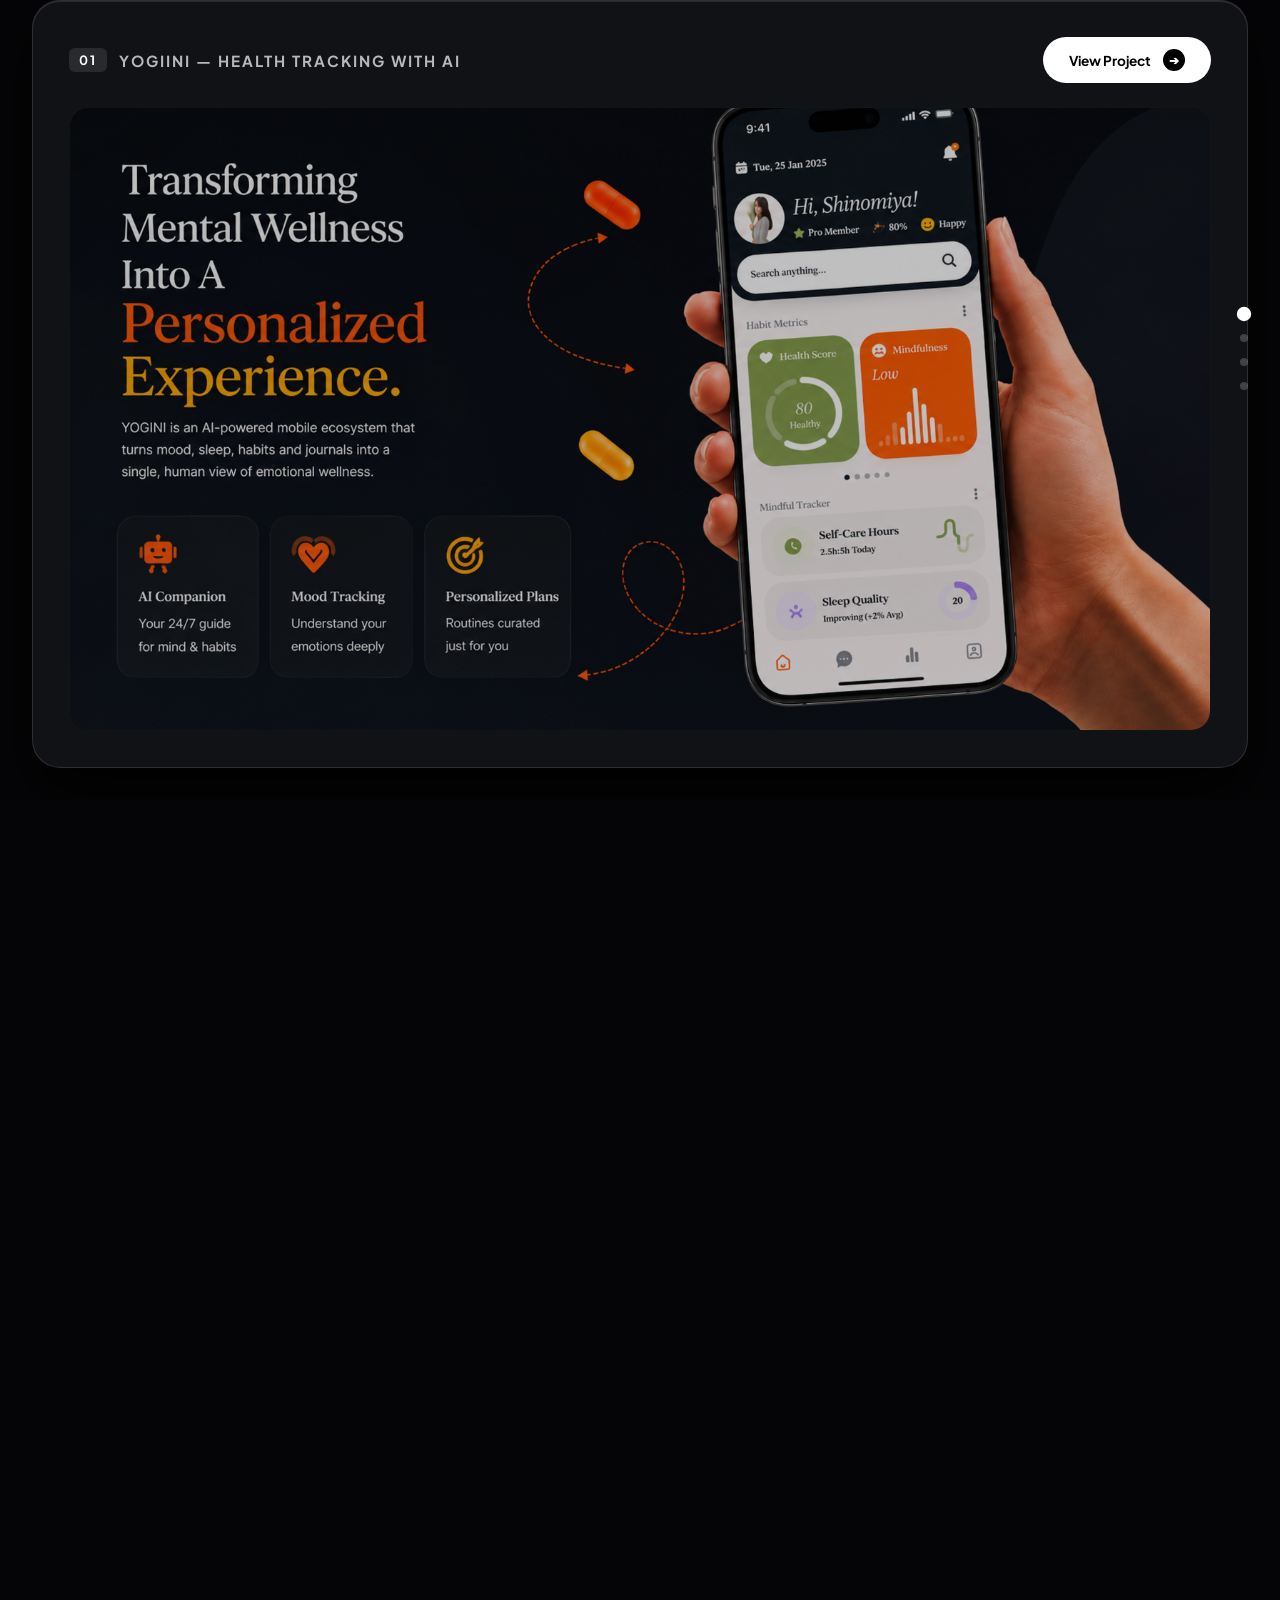
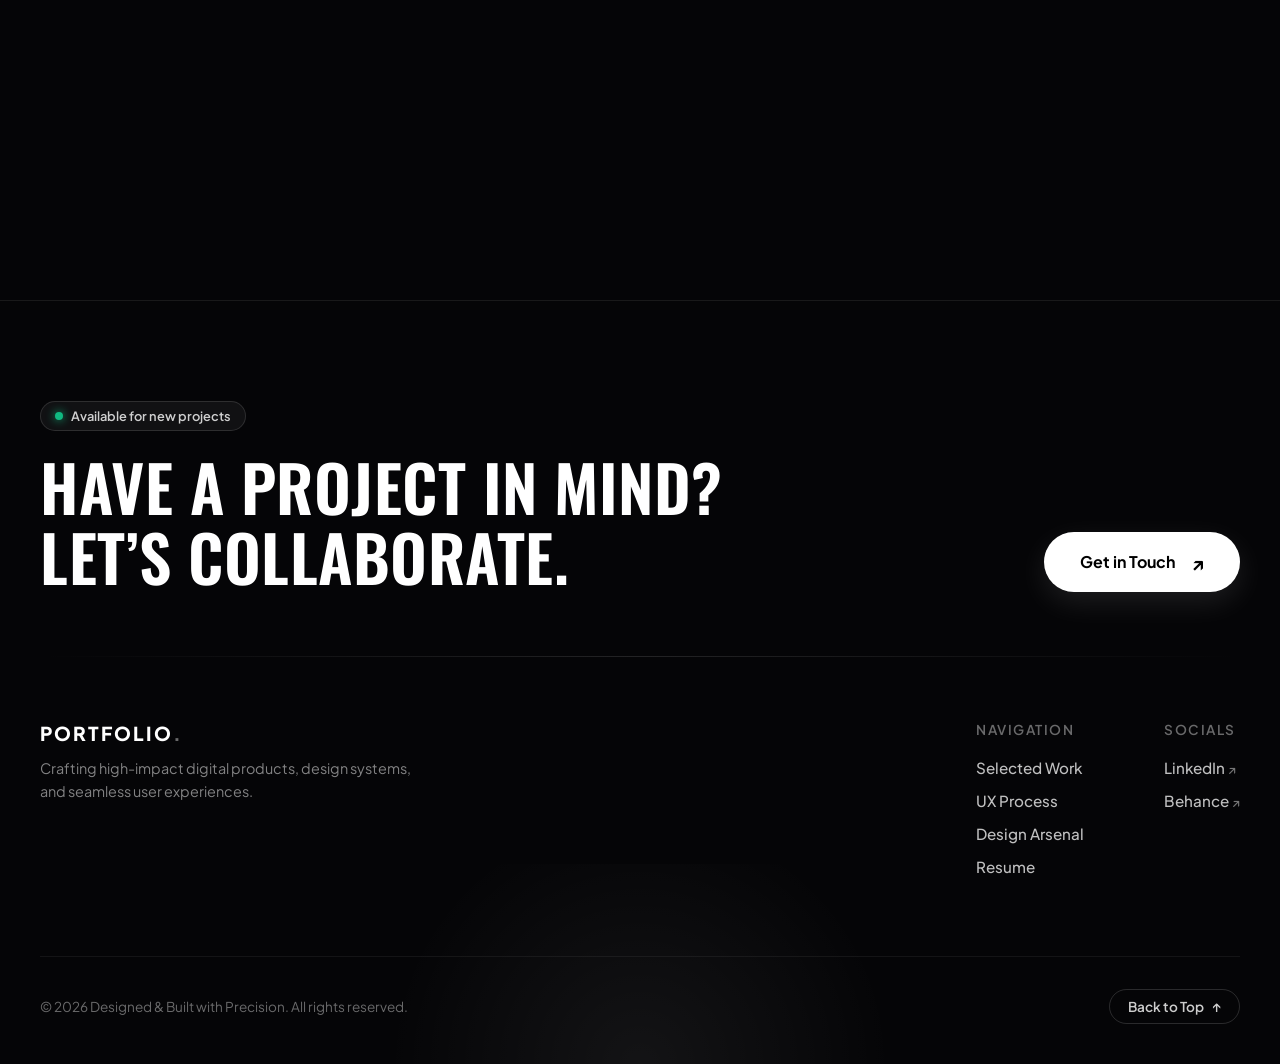
==== commit bbca9129: "Update project titles in HTML and JS" ====
--- a/index.html
+++ b/index.html
@@ -224,7 +224,7 @@
               <div class="project-frame active">
                 <nav class="frame-navbar">
                   <div class="brand-logo">
-                    <span class="index">01</span>
+                    <span class="index">01</span> yogiini — Health Tracking with AI
                   </div>
                   <button type="button" class="btn-project-action">
                     <span>View Project</span>
@@ -240,7 +240,7 @@
               <div class="project-frame next-in-line">
                 <nav class="frame-navbar">
                   <div class="brand-logo">
-                    <span class="index">02</span>
+                    <span class="index">02</span> Travelora — Travel Easy
                   </div>
                   <button type="button" class="btn-project-action">
                     <span>View Project</span>
@@ -256,7 +256,7 @@
               <div class="project-frame next-in-line">
                 <nav class="frame-navbar">
                   <div class="brand-logo">
-                    <span class="index">03</span>
+                    <span class="index">03</span> Skill Gain
                   </div>
                   <button type="button" class="btn-project-action">
                     <span>View Project</span>
@@ -275,7 +275,7 @@
               <div class="project-frame next-in-line">
                 <nav class="frame-navbar">
                   <div class="brand-logo">
-                    <span class="index">04</span>
+                    <span class="index">04</span> Tele Calling — Smart Call With AI
                   </div>
                   <button type="button" class="btn-project-action">
                     <span>View Project</span>
